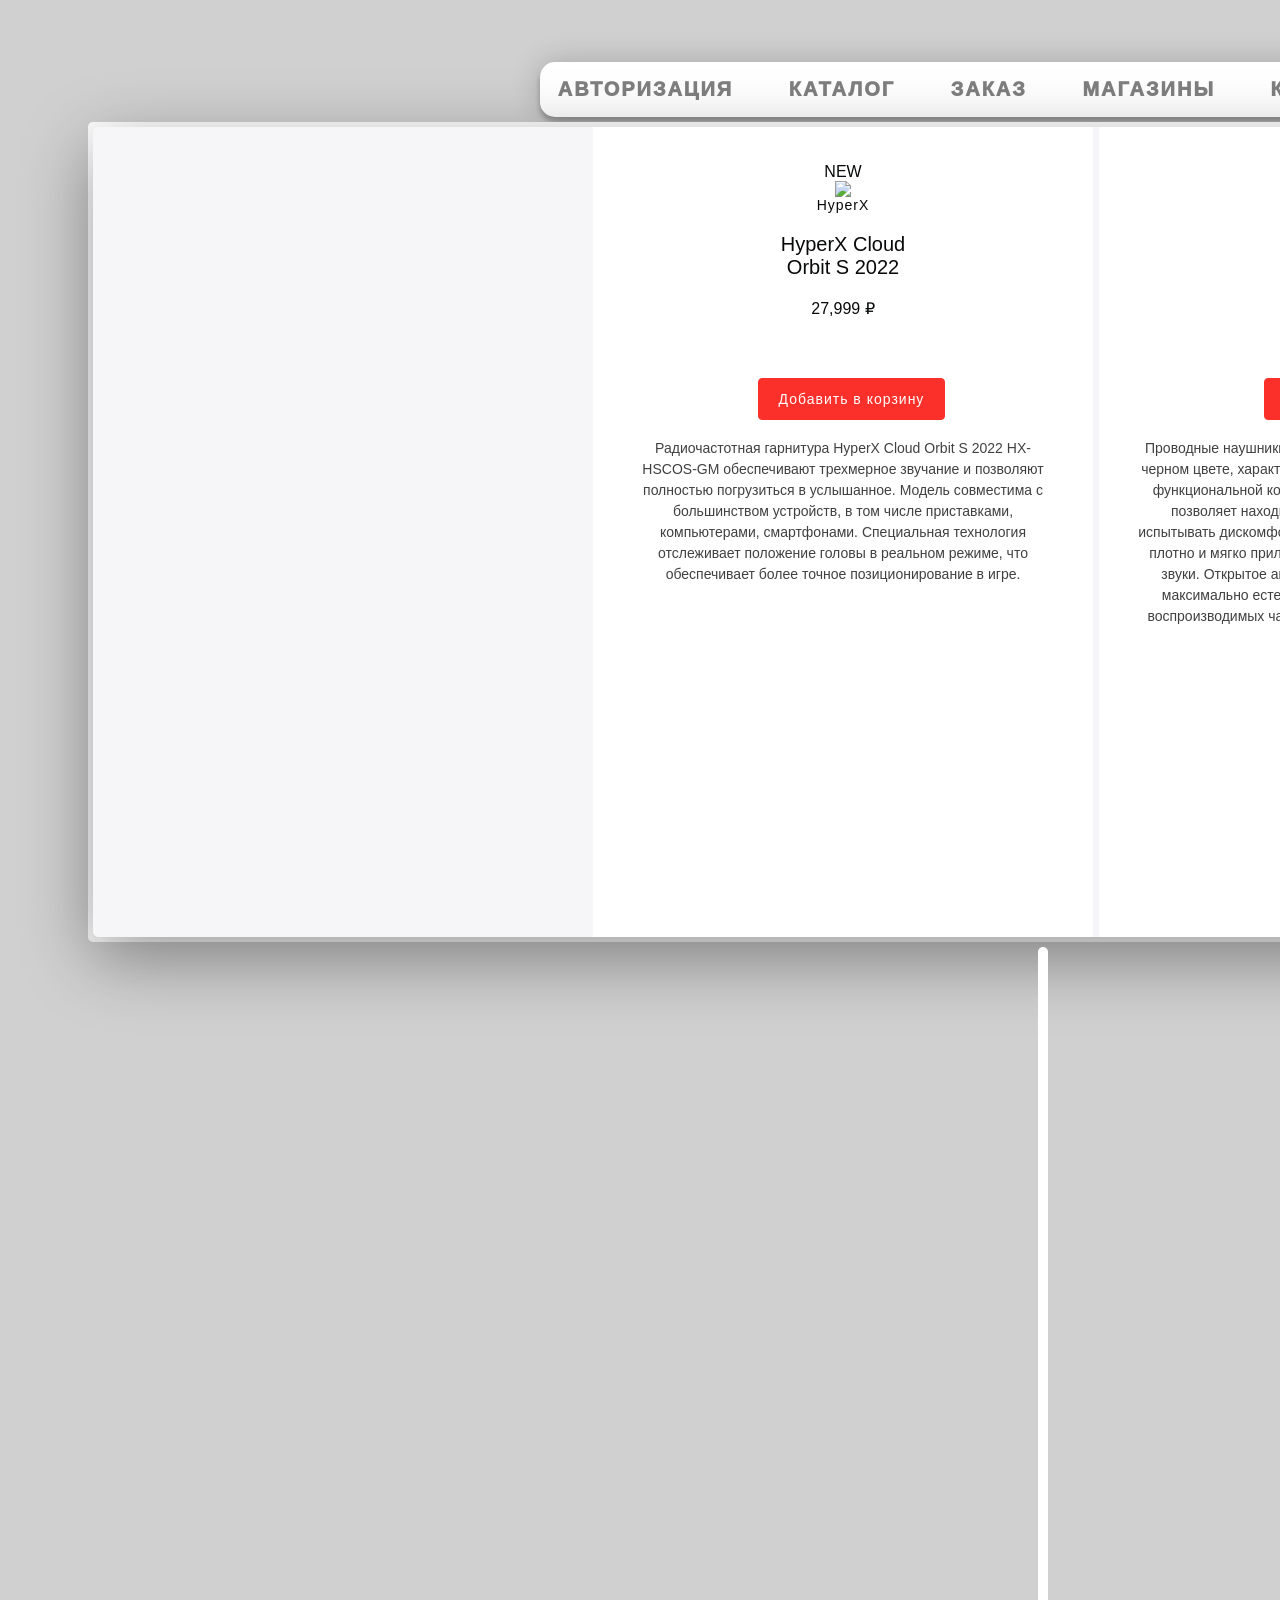
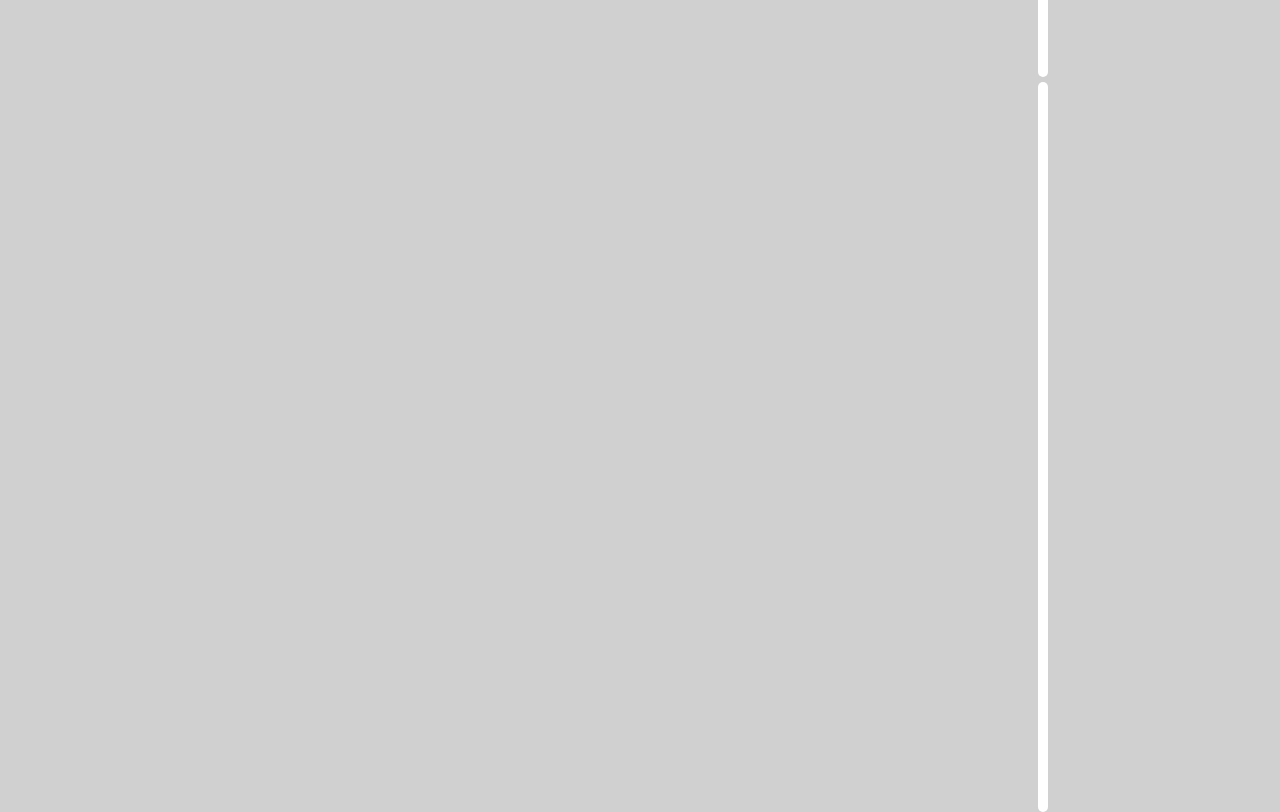
==== index.html @ 8a9a6d1d "first commit" ====
<!DOCTYPE html>
<html lang="en">
<script>
    window.addEventListener("DOMContentLoaded", () => {
            const products = document.querySelectorAll(".product");
            const container = document.querySelector(".container");
            const nav = document.querySelector(".nav");
            const cover = document.querySelector(".cover");
            const overlay = document.querySelector(".product__overlay");
            const productWidth = 310;
                    function getProductOffset() {
            return (container.offsetWidth - (container.offsetWidth * 70) / 100) / 2;
        }
        function removeActiveClass() {
            const activeProduct = document.querySelector(".product--active");
            if (activeProduct) {
                activeProduct.scrollTop = 0;
                activeProduct.classList.remove("product--active");
                container.classList.remove("container--detail");
            }
        }
        products.forEach((product) => {
            product.addEventListener("click", (e) => {
                if (e.target.classList.contains("product__close")) {
                    overlay.style.display = "none";
                    removeActiveClass();
                    return;
                }
                if (!e.currentTarget.classList.contains("product--active")) {
                    overlay.style.display = "block";
                    removeActiveClass();
                    e.currentTarget.classList.add("product--active");
                    container.classList.add("container--detail");
                    product__subtitle.add('product__subtitle--expanded');
                    product__img.add('.product--active');
                    const index = parseInt(e.currentTarget.getAttribute("data-index"));
                    const left = productWidth * index + cover.offsetWidth + index * 6 + nav.offsetWidth - getProductOffset();
                    container.scrollLeft = left;
                    overlay.style.display = "none";
                    if (/Android|webOS|iPhone|iPad|iPod|BlackBerry|IEMobile|Opera Mini/i.test(navigator.userAgent)) {
                        e.currentTarget.scrollIntoView({ inline: "start" });
                    }
                }
            });
        });
    });
</script>
<head>
    <meta charset="UTF-8">
    <meta http-equiv="X-UA-Compatible" content="IE=edge">
    <meta name="viewport" content="width=device-width, initial-scale=1.0">
    <title>Site</title>
    <style>
        html{
            scroll-behavior: smooth;
        }
        form{
            display: flex;
            flex-direction: row;
            align-items: center;
            margin-top: 20px;
            position: relative;
            background: #FFFFFF;
            max-width: auto;
            padding: 5px;
            text-align: center;
            box-shadow: 0 0 30px 0 rgba(0, 0, 0, 0.2), 0 5px 5px 0 rgba(0, 0, 0, 0.24);
            border-radius: 15px;
        }
        form1{
            display: flex;
            flex-direction: row;
            align-items: center;
            margin-top: 5px;
            position: relative;
            background: #FFFFFF;
            max-width: auto;
            max-height: auto;
            padding: 5px;
            text-align: center;
            border-radius: 5px;
        }
        #section-1{
            background: #FFF;
            width: auto;
            height: auto;
        }
        #section-2{
            background: #FFF;
            width: 100%;
            height: 720px;
        }
        #section-3{
            background: #FFF;
            width: 100%;
            height: 720px;
        }
        .navbar a{
            font-size: 2rem;
            margin-left: 2rem;
            color: #FFF;
            text-decoration: none;
        }
        h1{
            position: relative;
            top: 0px;
            font-size: 25px;
            text-align: center;
        }
        .ul_nav {
            display: flex;;
            justify-content: center;
            align-items: center;
            height: 45px;
            width: auto;
            gap: 30px;
            text-transform: uppercase;
            letter-spacing: 2px;
            font-weight: 1000;
            list-style: none;
            font-size: 20px;
        }
        .ul_nav * {
            -webkit-box-sizing: border-box;
            box-sizing: border-box;
            -webkit-transition: all 0.35s ease;
            transition: all 0.35s ease;
        }
        .ul_nav a {
            position: relative;
            color: rgba(0, 0, 0, 0.5);
            padding: 0.5rem 0.8rem;
            text-decoration: none;
        }
        .ul_nav a:before,
        .ul_nav a:after {
            position: absolute;
            height: 15px;
            width: 15px;
            content: '';
            -webkit-transition: all 0.35s ease;
            transition: all 0.35s ease;
            opacity: 0;
        }
        .ul_nav a:before{
            right: 0;
            top: 0;
            border-right: 5px solid #fc302b;
            border-top: 5px solid #fc302b;
            -webkit-transform: translate(-100%, 50%);
            transform: translate(-100%, 50%)
        }
        .ul_nav a:after{
            left: 0;
            bottom: 0;
            border-left: 5px solid #fc302b;
            border-bottom: 5px solid #fc302b;
            -webkit-transform: translate(100%, -50%);
            transform: translate(100%, -50%)
        }
        .ul_nav a:hover,
        .ul_nav .home a{
            color: #000000;
        }
        .ul_nav a:hover:before,
        .ul_nav .home a:before,
        .ul_nav a:hover:after,
        .ul_nav .home a:after{
            -webkit-transform: translate(0%, 0%);
            transform: translate(0%, 0%);
            opacity: 1;
        }
        html {
            overflow: scroll;
            overflow-x: hidden;
            }
            ::-webkit-scrollbar {
            width: 0px;  /* remove scrollbar space */
            background: transparent;  /* optional: just make scrollbar invisible */
            }
            /* optional: show position indicator in red */
            ::-webkit-scrollbar-thumb {
            background: #fc302b;
            }
        @import url("https://fonts.googleapis.com/css2?family=Space+Grotesk:wght@400;500;600&display=swap");

        :root {
        --main-color: #fc302b;
        --font: "Space Grotesk", sans-serif;
        --border-color: #08090a;
        }
        * {
            box-sizing: border-box;
            outline: none;
          }
          
          img {
            max-width: 80%;
          }
          body {
            height: 100vh;
            -webkit-font-smoothing: antialiased;
            color: #08090a;
            display: grid;
            place-items: center;
            background-color: #d0d0d0;
            font-family: var(--font);
            background-image: url("https://images.unsplash.com/photo-1598322508096-5ca34544d8aa?ixid=MXwxMjA3fDB8MHxwaG90by1wYWdlfHx8fGVufDB8fHw%3D&ixlib=rb-1.2.1&auto=format&fit=crop&w=934&q=80");
            background-repeat: no-repeat;
            background-size: cover;
            background-position: top center;
            background-blend-mode: overlay;
            padding: 0 80px;
            
            @media (max-width: 1200px) {
              padding: 0;
            }
          }
          .container {
            max-width: 1900px;
            border-radius: 6px;
            overflow-x: none;
            overflow-y: hidden;
            max-height: 980px;
            height: 90vh;
            width: 100%;
            display: flex;
            scroll-behavior: smooth;
            background-color: #f6f5f7;
            box-shadow: 0 20px 70px rgba(0, 0, 0, 0.4);
            @media (max-width: 780px) {
              max-height: none;
              border-radius: 0;
              height: 100%;
            }
          }
        .nav {
            width: 100px;
            height: 100%;
            background-color: #08090a;
            padding: 28px;
            display: flex;
            flex-direction: column;
            align-items: center;
            justify-content: space-between;
            color: #fff;
            position: relative;
            z-index: 1;
            flex-shrink: 0;
          
                @media (max-width: 768px) {
                width: 60px;
                }
                
                @media (max-width: 768px) {
                
                &__text {
                    writing-mode: vertical-rl;
                    transform: rotate(-180deg);            
                    @media (max-width: 800px) {
                        display: none;
                    }
                }
                &__shop {
                width: 24px;
                }
                &__cart {
                position: relative;
                display: flex;
                align-items: center;
                justify-content: center;
                flex-direction: column;
                span {
                    background-color: var(--main-color);
                    border: 2px solid #08090a;
                    height: 20px;
                    display: flex;
                    font-weight: 500;
                    align-items: center;
                    justify-content: center;
                    border-radius: 50%;
                    font-size: 12px;
                    width: 20px;
                    color: #fff;
                    line-height: 1;
                    right: -6px;
                    top: -8px;
                    position: absolute;
                    }
                }
            }
        }
        .cover {
            background-image: url("https://img2.rudalle.ru/images/d1/30/cf/d130cf92b9744ef58ba31445bf037214_00000.jpg");
            width: 500px;
            display: flex;
            justify-content: center;
            font-size: 48px;
            color: #fff;
            background-repeat: no-repeat;
            background-size: cover;
            align-items: center;
            background-position: center;
            text-align: center;
            font-weight: 500;
            flex-shrink: 0;
            @media (max-width: 768px) {
                width: 300px;
            }
        }
        .product {
            display: flex;
            flex-direction: column;
            align-items: center;
            padding: 36px;
            background-color: #fff;
            width: 500px;
            overflow-y: auto;
            scroll-behavior: smooth;
            transition: 0.6s;
            flex-shrink: 0;
          }
          
          .product + .product {
            margin-left: 6px;
          }
          
          .product__img {
            width: 100%;
            object-fit: contain;
            margin: 40px 0;
            max-width: 300px;
            transition: 0.3s;
          }
          
          .product__title {
            max-width: 12ch;
            text-align: center;
            font-size: 20px;
            font-weight: 500;
            margin: 20px 0;
            transition: 0.6s;
          }
          
          .product__brand {
            font-size: 14px;
            letter-spacing: 1px;
            transition: 0.6s;
          }
          
          .product__price {
            margin-bottom: 30px;
            transition: 0.6s;
          }
          
          .product__subtitle {
            color: #414041;
            line-height: 1.5em;
            font-size: 14px;
            margin-bottom: 20px;
          }
          
          .product__subtitle--expanded {
            display: none;
          }
          
          .product__detail {
            margin-top: auto;
            font-weight: 500;
            font-size: 14px;
            letter-spacing: 1px;
          }
          
          .product__detail-img {
            display: none;
          }
          
          .product__buttons {
            align-items: center;
            display: none;
            min-width: 80%;
            margin-bottom: 36px;
          }
          
          @media (max-width: 1000px) {
            .product__buttons {
              flex-direction: column;
              justify-content: center;
            }
          
            .product__option--active.product__add {
              margin-left: 0;
              margin-top: 16px;
            }
          }
          
          .product__options {
            display: flex;
            align-items: center;
          }
          
          .product__option {
            background-color: transparent;
            border: 1px solid var(--border-color);
            padding: 12px 20px;
            font-size: 14px;
            font-weight: 500;
            letter-spacing: 1px;
            font-family: var(--font);
            margin-right: -1px;
          }
          
          @media (max-width: 650px) {
            .product__option {
              padding: 8px 16px;
            }
          }
          
          .product__option:first-child {
            border-radius: 4px 0 0 4px;
          }
          
          .product__option:last-child {
            border-radius: 0 4px 4px 0;
          }
          
          .product__option--active {
            background-color: var(--border-color);
            color: #fff;
            border-color: var(--border-color);
          }
          
          .product__add.product__option {
            background-color: var(--main-color);
            color: #fff;
            margin-left: 16px;
            flex-grow: 1;
            border-radius: 4px;
            border-color: var(--main-color);
        }
        .product--active {
            width: 60%;
            padding-left: 70px;
            padding-right: 70px;
            overflow-x: hidden;
            overflow-y: auto;
            padding-bottom: 0;
            }

            @media (max-width: 650px) {
            .product--active {
                width: 100%;
                padding-left: 30px;
                padding-right: 30px;
            }
            }

            .product--active .product__title {
            font-size: 44px;
            max-width: none;
            }

            @media (max-width: 650px) {
            .product--active .product__title {
                font-size: 28px;
            }
            }

            .product--active .product__detail {
            display: none;
            }

            .product--active .product__price {
            font-size: 24px;
            }

            .product--active .product__brand {
            font-size: 16px;
            }

            .product--active .product__subtitle {
            display: none;
            }

            .product--active .product__detail-img {
            display: block;
            margin-top: 20px;
            margin: 20px -70px 0;
            max-width: none;
            width: calc(100% + 140px);
            }

            @media (max-width: 650px) {
            .product--active .product__detail-img {
                width: calc(100% + 60px);
            }
            }

            .product--active .product__subtitle--expanded {
            display: block;
            animation-name: transform;
            animation-duration: 0.6s;
            animation-delay: var(--delay);
            animation-fill-mode: both;
            }

            .product--active .product__buttons {
            display: flex;
            animation-name: transform;
            animation-duration: 0.6s;
            animation-delay: var(--delay);
            animation-fill-mode: both;
            }

            .product--active .product__table,
            .product--active .product__grid,
            .product--active .product__close {
            display: flex;
            }
        .product__table {
        background-color: #08090a;
        color: #fff;
        margin: 0 -70px;
        padding: 70px 100px;
        width: calc(100% + 140px);
        flex-direction: column;
        display: none;
        }

        @media (max-width: 650px) {
        .product__table {
            width: calc(100% + 60px);
            padding: 50px 30px;
        }
        }

        .product__table-title {
        font-weight: 600;
        letter-spacing: 1px;
        font-size: 20px;
        margin-bottom: 30px;
        }

        .product__table-row {
        display: flex;
        padding-top: 12px;
        margin-top: 12px;
        border-top: 1px solid rgba(255, 255, 255, 0.1);
        }

        @media (max-width: 650px) {
        .product__table-row {
            flex-direction: column;
        }
        }

        .product__table-cell {
        line-height: 1.5;
        font-size: 14px;
        }

        .product__table-cell:first-child {
        flex-shrink: 0;
        font-weight: 500;
        letter-spacing: 1px;
        width: 260px;
        color: rgba(255, 255, 255, 0.7);
        }

        @media (max-width: 650px) {
        .product__table-cell:first-child {
            width: auto;
            margin-bottom: 2px;
        }
        }

        .product__option {
        border-color: #323132;
        border-radius: 4px;
        text-align: center;
        margin-top: 30px;
        background-color: #323132;
        }

        @keyframes transform {
        0% {
            opacity: 0;
            transform: translatey(100px);
        }
        100% {
            opacity: 1;
            transform: none;
        }
        }

        .product__grid {
        display: flex;
        margin: 0 -70px;
        width: calc(100% + 140px);
        flex-wrap: wrap;
        display: none;
        }

        @media (max-width: 650px) {
        .product__grid {
            width: calc(100% + 60px);
        }
        }

        .product__grid img {
        width: 33.333%;
        max-height: 320px;
        object-fit: cover;
        }

        .product__grid img:nth-child(3) ~ img {
        width: 50%;
        max-height: none;
        }
        .product__close {
        position: sticky;
        display: none;
        z-index: 1;
        top: 0;
        margin-right: -40px;
        width: 36px;
        height: 36px;
        border-radius: 50%;
        margin-left: auto;
        color: transparent;
        flex-shrink: 0;
        overflow: hidden;
        background-image: url("data:image/svg+xml,%3Csvg xmlns='http://www.w3.org/2000/svg' viewBox='0 0 24 24' width='24' height='24' stroke='%23fff' stroke-width='2' fill='%23fff' stroke-linecap='round' stroke-linejoin='round' class='css-i6dzq1'%3E%3Cline x1='18' y1='6' x2='6' y2='18'%3E%3C/line%3E%3Cline x1='6' y1='6' x2='18' y2='18'%3E%3C/line%3E%3C/svg%3E");
        background-position: center;
        background-repeat: no-repeat;
        background-position: center;
        white-space: nowrap;
        border: 0;
        cursor: pointer;
        background-color: rgba(0, 0, 0, 0.5);
        }

        @media (max-width: 650px) {
        .product__close {
            margin-top: -26px;
            margin-right: 0;
        }
        }

        .product__overlay {
        width: 80%;
        display: none;
        overflow: hidden;
        height: 40px;
        background-color: red;
        flex-shrink: 0;
        }

        .container--detail .product:not(.product--active) {
        opacity: 0.3;
        }

        .container--detail .product:not(.product--active):hover {
        opacity: 0.7;
        }

        .container:not(.container--detail) .product:hover {
        box-shadow: 0 4px 0 0 var(--main-color) inset;
        }

        .container:not(.container--detail) .product:hover .product__img {
        transform: scale(1.07);
        }



    </style>

</head>
<body>
    <h1></h1>
    <form>
        <div class="ul_nav">
            <li><a href="login.html">Авторизация</a></li>
            <li><a href="catalog">Каталог</a></li>
            <li><a href="order">Заказ</a></li>
            <li><a href="shop">Магазины</a></li>
            <li><a href="contacts">Контакты</a></li>
            <li><a href="about_us">О нас</a></li>
        </div>
    </form>
    <form1>
        <section id="section-1">
            <div class="container">
                <div class="cover"></div>
                <div class="product" data-index="0">
                    <div class="product__close">Закрыть</div>
                    <div class="product__new">NEW</div>
                    <img src="https://c.dns-shop.ru/thumb/st1/fit/500/500/3fb8cb8e3443f4409ebfb4357cbe20df/59fa2590bfc7aba209dbed743db0e16315190f6a534162529d0e404dc4be7425.jpg.webp" class="product-img"/>
                    <div class="product__brand">HyperX</div>
                    <div class="product__title">HyperX Cloud Orbit S 2022</div>
                    <div class="product__price">27,999 ₽</div>
                    <div class="product_buttons" style="--delay: 0.2s">
                        <button class="product__option product__add">Добавить в корзину</button>
                    </div>
                    <br>
                <div class="product__subtitle">Радиочастотная гарнитура HyperX Cloud Orbit S 2022 HX-HSCOS-GM обеспечивают трехмерное звучание и позволяют полностью
                погрузиться в услышанное. Модель совместима с большинством устройств, в том числе приставками, компьютерами,
                смартфонами. Специальная технология отслеживает положение головы в реальном режиме, что обеспечивает более точное
                позиционирование в игре.</div>
                <div class="product__subtitle product__subtitle--expanded" style="--delay: 0.3s">Bluetooth-гарнитура Bose QuietComfort
                    45 представлена в черном корпусе и обладает складной конструкцией. Это позволяет
                    удобно переносить наушники в компактном футляре, который защищает их от внешних воздействий. Связь с мобильной
                    техникой
                    и компьютерами обеспечивает канал Bluetooth 5.1. Для оперативной установки связи наушники могут использовать
                    технологию
                    NFC</div>
                <div class="product__subtitle product__subtitle--expanded" style="--delay: 0.4s">Наушники Bose QuietComfort 45 с
                    охватывающими мягкими амбушюрами содержат поворотные чаши и фиксируются на регулируемое
                    оголовье. Это позволяет настроить их так, чтобы вы могли находиться в них долго, не ощущая дискомфорта. Микрофон,
                    зафиксированный в корпусе, позволяет передавать чистый и четкий голос благодаря системе шумоподавления. Режим «Talk
                    through» поможет пользователю, не снимая наушников, слышать окружающие звуки.
                    От аккумулятора устройство будет работать в течение 24 часов. Сбалансированный звук с чистыми высокими частотами и
                    глубокими басами обеспечивает особая акустическая технология. Вы получаете качественный Hi-Fi-звук, активный
                    эквалайзер,
                    оптимизирующий громкость звучания.</div>
                <div class="product__subtitle product__subtitle--expanded" style="--delay: 0.5s"></div>
                <img src="">
                <div class="product__table">
                    <div class="product__table-title">Характеристики</div>
                    <div class="product__table-row">Общие параметры</div>
                    <div class="product__table-row">
                        <div class="product__table-cell">Тип</div>
                        <div class="product__table-cell">Радиочастотная гарнитура</div>
                    </div>
                    <div class="product__table-row">
                        <div class="product__table-cell">Модель</div>
                        <div class="product__table-cell">HyperX Cloud Orbit S 2022 HX-HSCOS-GM</div>
                    </div>
                    <div class="product__table-row">
                        <div class="product__table-cell">Код производителя</div>
                        <div class="product__table-cell">[4P5M2AA]</div>
                    </div>
                    <div class="product__table-row">
                        <div class="product__table-cell">Игровые наушники</div>
                        <div class="product__table-cell">Да</div>
                    </div>
                    <div class="product__table-row">
                        <div class="product__table-cell">Способ передачи сигнала</div>
                        <div class="product__table-cell">Проводной, радиоканал</div>
                    </div>
                    <div class="product__table-row">Внешний вид и конструкция</div>
                    <div class="product__table-row">
                        <div class="product__table-cell">Тип конструкции</div>
                        <div class="product__table-cell">Охватывающие</div>
                    </div>
                    <div class="product__table-row">
                        <div class="product__table-cell">Основной цвет наушников</div>
                        <div class="product__table-cell">Черный</div>
                    </div>
                    <div class="product__table-row">
                        <div class="product__table-cell">Материал корпуса</div>
                        <div class="product__table-cell">Пласти, экокожа</div>
                    </div>
                    <div class="product__table-row">
                        <div class="product__table-cell">Матриал амбушюр</div>
                        <div class="product__table-cell">Мягкая пена, экокожа</div>
                    </div>
                    <div class="product__table-row">
                        <div class="product__table-cell">Метод крепления</div>
                        <div class="product__table-cell">Оголовье</div>
                    </div>
                    <div class="product__table-row">
                        <div class="product__table-cell">Подсветка</div>
                        <div class="product__table-cell">Нет</div>
                    </div>
                    <div class="product__table-row">
                        <div class="product__table-cell">Складные</div>
                        <div class="product__table-cell">Нет</div>
                    </div>
                    <div class="product__table-row">
                        <div class="product__table-cell">Особенности конструкции</div>
                        <div class="product__table-cell">Мягкие амбушюры, мягкое оголовье, поворотные чаши, регулируемое оголовье</div>
                    </div>
                    <div class="product__table-row">Акустические характеристики</div>
                    <div class="product__table-row">
                        <div class="product__table-cell">Формат звуковой схемы</div>
                        <div class="product__table-cell">7.1 Virtual</div>
                    </div>
                    <div class="product__table-row">
                        <div class="product__table-cell">Тип аккустического оформления</div>
                        <div class="product__table-cell">Закрытые</div>
                    </div>
                    <div class="product__table-row">
                        <div class="product__table-cell">Диаметр мембраны излучателей</div>
                        <div class="product__table-cell">100мм</div>
                    </div>
                    <div class="product__table-row">
                        <div class="product__table-cell">Минимальная воспроизводимая частота</div>
                        <div class="product__table-cell">10Гц</div>
                    </div>
                    <div class="product__table-row">
                        <div class="product__table-cell">Максимальная воспроизводимая частота</div>
                        <div class="product__table-cell">50000Гц</div>
                    </div>
                    <div class="product__table-row">
                        <div class="product__table-cell">Чувствительность</div>
                        <div class="product__table-cell">120Дб</div>
                    </div>
                    <div class="product__table-row">
                        <div class="product__table-cell">Количество излучателей с каждой стороны</div>
                        <div class="product__table-cell">1</div>
                    </div>
                    <div class="product__table-row">Характеристики микрофона</div>
                    <div class="product__table-row">
                        <div class="product__table-cell">Микрофон</div>
                        <div class="product__table-cell">Есть</div>
                    </div>
                    <div class="product__table-row">
                        <div class="product__table-cell">Расположение микрофона</div>
                        <div class="product__table-cell">На наушниках</div>
                    </div>
                    <div class="product__table-row">
                        <div class="product__table-cell">Съемный микрофон</div>
                        <div class="product__table-cell">Есть</div>
                    </div>
                    <div class="product__table-row">
                        <div class="product__table-cell">Крепление микрофона</div>
                        <div class="product__table-cell">Подвижное</div>
                    </div>
                    <div class="product__table-row">
                        <div class="product__table-cell">Функции и особенности микрофона</div>
                        <div class="product__table-cell">Ветрозащита микрофона, гибкий микрофон, шумоподавление микрофона</div>
                    </div>
                    <div class="product__table-row">Параметры подключения</div>
                    <div class="product__table-row">
                        <div class="product__table-cell">Разъем для подключения к устройству</div>
                        <div class="product__table-cell">USB, USB Type C, jack 3.5 мм</div>
                    </div>
                    <div class="product__table-row">
                        <div class="product__table-cell">Разъем зарядки</div>
                        <div class="product__table-cell">USB Type C</div>
                    </div>
                    <div class="product__table-row">
                        <div class="product__table-cell">Отсоединяемый кабель</div>
                        <div class="product__table-cell">Есть</div>
                    </div>
                    <div class="product__table-row">
                        <div class="product__table-cell">Длина кабеля</div>
                        <div class="product__table-cell">1.5м</div>
                    </div>
                    <div class="product__table-row">
                        <div class="product__table-cell">Форма штекера кабель</div>
                        <div class="product__table-cell">Прямой</div>
                    </div>
                    <div class="product__table-row">
                        <div class="product__table-cell">Дополнительный кабель в комплекте</div>
                        <div class="product__table-cell">Аудиокабель jack 3.5 мм, кабель соединительный USB</div>
                    </div>
                    <div class="product__table-row">
                        <div class="product__table-cell">Длина дополнительного кабеля</div>
                        <div class="product__table-cell">1.2 м, 3 м</div>
                    </div>
                    <div class="product__table-row">
                        <div class="product__table-cell">Особенности кабеля</div>
                        <div class="product__table-cell">Позолоченный штекер, тканевая оплетка</div>
                    </div>
                    <div class="product__table-row">Функции и управление</div>
                    <div class="product__table-row">
                        <div class="product__table-cell">Система активного шумоподавления</div>
                        <div class="product__table-cell">Нет</div>
                    </div>
                    <div class="product__table-row">
                        <div class="product__table-cell">Прозрачный звук</div>
                        <div class="product__table-cell">Нет</div>
                    </div>
                    <div class="product__table-row">
                        <div class="product__table-cell">Сенсорное управление</div>
                        <div class="product__table-cell">Нет</div>
                    </div>
                    <div class="product__table-row">
                        <div class="product__table-cell">Регулятор громкости</div>
                        <div class="product__table-cell">Есть</div>
                    </div>
                    <div class="product__table-row">
                        <div class="product__table-cell">Функции клавиш</div>
                        <div class="product__table-cell">Включение/выключение микрофона, включение/выключение объемного звука</div>
                    </div>
                    <div class="product__table-row">
                        <div class="product__table-cell">Заявленная совместимость с консолями</div>
                        <div class="product__table-cell">Nintendo Switch, PS4, PS5, Xbox Series X|S, Xbox one</div>
                    </div>
                    <div class="product__table-row">Питание</div>
                    <div class="product__table-row">
                        <div class="product__table-cell">Время работы на одном заряде</div>
                        <div class="product__table-cell">до 10ч</div>
                    </div>
                    <div class="product__table-row">
                        <div class="product__table-cell">Поддержка беспроводной зарядки</div>
                        <div class="product__table-cell">Нет</div>
                    </div>
                    <div class="product__table-row">
                        <div class="product__table-cell">Быстрая зарядка</div>
                        <div class="product__table-cell">Нет</div>
                    </div>
                    <div class="product__table-row">Дополнительная информация</div>
                    <div class="product__table-row">
                        <div class="product__table-cell">Комплектация</div>
                        <div class="product__table-cell">Аудиокабель соединительный 3 шт, микрофон, чехол</div>
                    </div>
                    <div class="product__table-row">
                        <div class="product__table-cell">Особенности, дополнительно</div>
                        <div class="product__table-cell">Технология Waves Nx</div>
                    </div>
                    <div class="product__table-row">
                        <div class="product__table-cell">Вес</div>
                        <div class="product__table-cell">368г</div>
                    </div>
                    <br><br>
                    <div class="product__grid">
                        <img src="https://mychooz.com/wp-content/uploads/2020/07/img_2547.jpg">
                        <img src="https://gadgetpage.ru/uploads/posts/2020-03/1584124044_9.jpg">
                        <img src="https://doctorhead.ru/upload/resize_cache/iblock/7d0/g42bhkq7a1zkgziwuld4rlcfc03a0107/676_560_1/HyperX_Cloud_Orbit_S_Gun_Metal.jpg">
                        <img src="https://tech-bit.ru/upload/iblock/a91/6da910c7f6c5b3f3f0ec69221e08fab3.jpg">
                        <img src="https://tehnobzor.ru/wp-content/uploads/2020/02/hyperx-cloud-orbit-s-3.jpg">
                    </div>
                    <div class="product__detail">VIEW DETAILS</div>
                    <div class="product__overlay"></div>
                </div>
                
            </div>
            <div class="product" data-index="0">
                <div class="product__close">Закрыть</div>
                <div class="product__new">NEW</div>
                <img src="https://c.dns-shop.ru/thumb/st1/fit/500/500/8f1962e03fc23979d6acecf22a491240/ce5342b0071779ed5d64fd123405fc1bc62155efd67220eb79ba6099a2ef73b9.jpg.webp"
                    class="product-img" />
                <div class="product__brand">Sennheiser</div>
                <div class="product__title">Sennheiser HD 660 S</div>
                <div class="product__price">40,499 ₽</div>
                <div class="product_buttons" style="--delay: 0.2s">
                    <button class="product__option product__add">Добавить в корзину</button>
                </div>
                <br>
                <div class="product__subtitle">Проводные наушники Sennheiser HD 660 S, представленные в черном цвете, характеризуются высочайшим качеством звука и
                функциональной конструкцией. Мягкое оголовье наушников позволяет находиться в них очень долго и при этом не испытывать
                дискомфорта.Овальные амбушюры из микрофибры плотно и мягко прилегают к ушам, не пропуская посторонние звуки. Открытое акустическое
                оформление предполагает максимально естественное звучание. При этом диапазон воспроизводимых частот колеблется в
                пределах 10-41000 Гц.</div>
                <div class="product__subtitle product__subtitle--expanded" style="--delay: 0.3s">Bluetooth-гарнитура Bose QuietComfort
                    45 представлена в черном корпусе и обладает складной конструкцией. Это позволяет
                    удобно переносить наушники в компактном футляре, который защищает их от внешних воздействий. Связь с мобильной
                    техникой
                    и компьютерами обеспечивает канал Bluetooth 5.1. Для оперативной установки связи наушники могут использовать
                    технологию
                    NFC</div>
                <div class="product__subtitle product__subtitle--expanded" style="--delay: 0.4s">Наушники Bose QuietComfort 45 с
                    охватывающими мягкими амбушюрами содержат поворотные чаши и фиксируются на регулируемое
                    оголовье. Это позволяет настроить их так, чтобы вы могли находиться в них долго, не ощущая дискомфорта. Микрофон,
                    зафиксированный в корпусе, позволяет передавать чистый и четкий голос благодаря системе шумоподавления. Режим «Talk
                    through» поможет пользователю, не снимая наушников, слышать окружающие звуки.
                    От аккумулятора устройство будет работать в течение 24 часов. Сбалансированный звук с чистыми высокими частотами и
                    глубокими басами обеспечивает особая акустическая технология. Вы получаете качественный Hi-Fi-звук, активный
                    эквалайзер,
                    оптимизирующий громкость звучания.</div>
                <div class="product__subtitle product__subtitle--expanded" style="--delay: 0.5s"></div>
                <img src="">
                <div class="product__table">
                    <div class="product__table-title">Характеристики</div>
                    <div class="product__table-row">Общие параметры</div>
                    <div class="product__table-row">
                        <div class="product__table-cell">Тип</div>
                        <div class="product__table-cell">Радиочастотная гарнитура</div>
                    </div>
                    <div class="product__table-row">
                        <div class="product__table-cell">Модель</div>
                        <div class="product__table-cell">HyperX Cloud Orbit S 2022 HX-HSCOS-GM</div>
                    </div>
                    <div class="product__table-row">
                        <div class="product__table-cell">Код производителя</div>
                        <div class="product__table-cell">[4P5M2AA]</div>
                    </div>
                    <div class="product__table-row">
                        <div class="product__table-cell">Игровые наушники</div>
                        <div class="product__table-cell">Да</div>
                    </div>
                    <div class="product__table-row">
                        <div class="product__table-cell">Способ передачи сигнала</div>
                        <div class="product__table-cell">Проводной, радиоканал</div>
                    </div>
                    <div class="product__table-row">Внешний вид и конструкция</div>
                    <div class="product__table-row">
                        <div class="product__table-cell">Тип конструкции</div>
                        <div class="product__table-cell">Охватывающие</div>
                    </div>
                    <div class="product__table-row">
                        <div class="product__table-cell">Основной цвет наушников</div>
                        <div class="product__table-cell">Черный</div>
                    </div>
                    <div class="product__table-row">
                        <div class="product__table-cell">Материал корпуса</div>
                        <div class="product__table-cell">Пласти, экокожа</div>
                    </div>
                    <div class="product__table-row">
                        <div class="product__table-cell">Матриал амбушюр</div>
                        <div class="product__table-cell">Мягкая пена, экокожа</div>
                    </div>
                    <div class="product__table-row">
                        <div class="product__table-cell">Метод крепления</div>
                        <div class="product__table-cell">Оголовье</div>
                    </div>
                    <div class="product__table-row">
                        <div class="product__table-cell">Подсветка</div>
                        <div class="product__table-cell">Нет</div>
                    </div>
                    <div class="product__table-row">
                        <div class="product__table-cell">Складные</div>
                        <div class="product__table-cell">Нет</div>
                    </div>
                    <div class="product__table-row">
                        <div class="product__table-cell">Особенности конструкции</div>
                        <div class="product__table-cell">Мягкие амбушюры, мягкое оголовье, поворотные чаши, регулируемое оголовье
                        </div>
                    </div>
                    <div class="product__table-row">Акустические характеристики</div>
                    <div class="product__table-row">
                        <div class="product__table-cell">Формат звуковой схемы</div>
                        <div class="product__table-cell">7.1 Virtual</div>
                    </div>
                    <div class="product__table-row">
                        <div class="product__table-cell">Тип аккустического оформления</div>
                        <div class="product__table-cell">Закрытые</div>
                    </div>
                    <div class="product__table-row">
                        <div class="product__table-cell">Диаметр мембраны излучателей</div>
                        <div class="product__table-cell">100мм</div>
                    </div>
                    <div class="product__table-row">
                        <div class="product__table-cell">Минимальная воспроизводимая частота</div>
                        <div class="product__table-cell">10Гц</div>
                    </div>
                    <div class="product__table-row">
                        <div class="product__table-cell">Максимальная воспроизводимая частота</div>
                        <div class="product__table-cell">50000Гц</div>
                    </div>
                    <div class="product__table-row">
                        <div class="product__table-cell">Чувствительность</div>
                        <div class="product__table-cell">120Дб</div>
                    </div>
                    <div class="product__table-row">
                        <div class="product__table-cell">Количество излучателей с каждой стороны</div>
                        <div class="product__table-cell">1</div>
                    </div>
                    <div class="product__table-row">Характеристики микрофона</div>
                    <div class="product__table-row">
                        <div class="product__table-cell">Микрофон</div>
                        <div class="product__table-cell">Есть</div>
                    </div>
                    <div class="product__table-row">
                        <div class="product__table-cell">Расположение микрофона</div>
                        <div class="product__table-cell">На наушниках</div>
                    </div>
                    <div class="product__table-row">
                        <div class="product__table-cell">Съемный микрофон</div>
                        <div class="product__table-cell">Есть</div>
                    </div>
                    <div class="product__table-row">
                        <div class="product__table-cell">Крепление микрофона</div>
                        <div class="product__table-cell">Подвижное</div>
                    </div>
                    <div class="product__table-row">
                        <div class="product__table-cell">Функции и особенности микрофона</div>
                        <div class="product__table-cell">Ветрозащита микрофона, гибкий микрофон, шумоподавление микрофона</div>
                    </div>
                    <div class="product__table-row">Параметры подключения</div>
                    <div class="product__table-row">
                        <div class="product__table-cell">Разъем для подключения к устройству</div>
                        <div class="product__table-cell">USB, USB Type C, jack 3.5 мм</div>
                    </div>
                    <div class="product__table-row">
                        <div class="product__table-cell">Разъем зарядки</div>
                        <div class="product__table-cell">USB Type C</div>
                    </div>
                    <div class="product__table-row">
                        <div class="product__table-cell">Отсоединяемый кабель</div>
                        <div class="product__table-cell">Есть</div>
                    </div>
                    <div class="product__table-row">
                        <div class="product__table-cell">Длина кабеля</div>
                        <div class="product__table-cell">1.5м</div>
                    </div>
                    <div class="product__table-row">
                        <div class="product__table-cell">Форма штекера кабель</div>
                        <div class="product__table-cell">Прямой</div>
                    </div>
                    <div class="product__table-row">
                        <div class="product__table-cell">Дополнительный кабель в комплекте</div>
                        <div class="product__table-cell">Аудиокабель jack 3.5 мм, кабель соединительный USB</div>
                    </div>
                    <div class="product__table-row">
                        <div class="product__table-cell">Длина дополнительного кабеля</div>
                        <div class="product__table-cell">1.2 м, 3 м</div>
                    </div>
                    <div class="product__table-row">
                        <div class="product__table-cell">Особенности кабеля</div>
                        <div class="product__table-cell">Позолоченный штекер, тканевая оплетка</div>
                    </div>
                    <div class="product__table-row">Функции и управление</div>
                    <div class="product__table-row">
                        <div class="product__table-cell">Система активного шумоподавления</div>
                        <div class="product__table-cell">Нет</div>
                    </div>
                    <div class="product__table-row">
                        <div class="product__table-cell">Прозрачный звук</div>
                        <div class="product__table-cell">Нет</div>
                    </div>
                    <div class="product__table-row">
                        <div class="product__table-cell">Сенсорное управление</div>
                        <div class="product__table-cell">Нет</div>
                    </div>
                    <div class="product__table-row">
                        <div class="product__table-cell">Регулятор громкости</div>
                        <div class="product__table-cell">Есть</div>
                    </div>
                    <div class="product__table-row">
                        <div class="product__table-cell">Функции клавиш</div>
                        <div class="product__table-cell">Включение/выключение микрофона, включение/выключение объемного звука</div>
                    </div>
                    <div class="product__table-row">
                        <div class="product__table-cell">Заявленная совместимость с консолями</div>
                        <div class="product__table-cell">Nintendo Switch, PS4, PS5, Xbox Series X|S, Xbox one</div>
                    </div>
                    <div class="product__table-row">Питание</div>
                    <div class="product__table-row">
                        <div class="product__table-cell">Время работы на одном заряде</div>
                        <div class="product__table-cell">до 10ч</div>
                    </div>
                    <div class="product__table-row">
                        <div class="product__table-cell">Поддержка беспроводной зарядки</div>
                        <div class="product__table-cell">Нет</div>
                    </div>
                    <div class="product__table-row">
                        <div class="product__table-cell">Быстрая зарядка</div>
                        <div class="product__table-cell">Нет</div>
                    </div>
                    <div class="product__table-row">Дополнительная информация</div>
                    <div class="product__table-row">
                        <div class="product__table-cell">Комплектация</div>
                        <div class="product__table-cell">Аудиокабель соединительный 3 шт, микрофон, чехол</div>
                    </div>
                    <div class="product__table-row">
                        <div class="product__table-cell">Особенности, дополнительно</div>
                        <div class="product__table-cell">Технология Waves Nx</div>
                    </div>
                    <div class="product__table-row">
                        <div class="product__table-cell">Вес</div>
                        <div class="product__table-cell">368г</div>
                    </div>
                    <br><br>
                    <div class="product__grid">
                        <img src="https://mychooz.com/wp-content/uploads/2020/07/img_2547.jpg">
                        <img src="https://gadgetpage.ru/uploads/posts/2020-03/1584124044_9.jpg">
                        <img
                            src="https://doctorhead.ru/upload/resize_cache/iblock/7d0/g42bhkq7a1zkgziwuld4rlcfc03a0107/676_560_1/HyperX_Cloud_Orbit_S_Gun_Metal.jpg">
                        <img src="https://tech-bit.ru/upload/iblock/a91/6da910c7f6c5b3f3f0ec69221e08fab3.jpg">
                        <img src="https://tehnobzor.ru/wp-content/uploads/2020/02/hyperx-cloud-orbit-s-3.jpg">
                    </div>
                    <div class="product__detail">VIEW DETAILS</div>
                    <div class="product__overlay"></div>
                </div>
            
            </div>
            <div class="product" data-index="0">
                <div class="product__close">Закрыть</div>
                <div class="product__new">NEW</div>
                <img src="https://c.dns-shop.ru/thumb/st4/fit/500/500/4025774270e5c1fab1f6c4363bc2d6e0/3a59d34d298caec7b0edc10066dacf9ccf8c11600c8ab1a711b8012c517f19e3.jpg.webp"
                    class="product-img" />
                <div class="product__brand">Sennheiser</div>
                <div class="product__title">Sennheiser MOMENTUM4</div>
                <div class="product__price">35,999 ₽</div>
                <div class="product_buttons" style="--delay: 0.2s">
                    <button class="product__option product__add">Добавить в корзину</button>
                </div>
                <br>
                <div class="product__subtitle">Bluetooth-гарнитура Sennheiser MOMENTUM 4 с динамическими драйверами 42 мм воспроизводит чистый и насыщенный звук в
                широком частотном диапазоне до 22000 Гц. Двойной микрофон с шумоподавлением с четкостью передает голос. Модель
                предусматривает беспроводное подключение по Bluetooth и возможность проводной синхронизации по аудиокабелю 3.5 мм – это
                гарантирует широкую совместимость с устройствами.</div>
                <div class="product__subtitle product__subtitle--expanded" style="--delay: 0.3s">Bluetooth-гарнитура Bose QuietComfort
                    45 представлена в черном корпусе и обладает складной конструкцией. Это позволяет
                    удобно переносить наушники в компактном футляре, который защищает их от внешних воздействий. Связь с мобильной
                    техникой
                    и компьютерами обеспечивает канал Bluetooth 5.1. Для оперативной установки связи наушники могут использовать
                    технологию
                    NFC</div>
                <div class="product__subtitle product__subtitle--expanded" style="--delay: 0.4s">Наушники Bose QuietComfort 45 с
                    охватывающими мягкими амбушюрами содержат поворотные чаши и фиксируются на регулируемое
                    оголовье. Это позволяет настроить их так, чтобы вы могли находиться в них долго, не ощущая дискомфорта. Микрофон,
                    зафиксированный в корпусе, позволяет передавать чистый и четкий голос благодаря системе шумоподавления. Режим «Talk
                    through» поможет пользователю, не снимая наушников, слышать окружающие звуки.
                    От аккумулятора устройство будет работать в течение 24 часов. Сбалансированный звук с чистыми высокими частотами и
                    глубокими басами обеспечивает особая акустическая технология. Вы получаете качественный Hi-Fi-звук, активный
                    эквалайзер,
                    оптимизирующий громкость звучания.</div>
                <div class="product__subtitle product__subtitle--expanded" style="--delay: 0.5s"></div>
                <img src="">
                <div class="product__table">
                    <div class="product__table-title">Характеристики</div>
                    <div class="product__table-row">Общие параметры</div>
                    <div class="product__table-row">
                        <div class="product__table-cell">Тип</div>
                        <div class="product__table-cell">Радиочастотная гарнитура</div>
                    </div>
                    <div class="product__table-row">
                        <div class="product__table-cell">Модель</div>
                        <div class="product__table-cell">HyperX Cloud Orbit S 2022 HX-HSCOS-GM</div>
                    </div>
                    <div class="product__table-row">
                        <div class="product__table-cell">Код производителя</div>
                        <div class="product__table-cell">[4P5M2AA]</div>
                    </div>
                    <div class="product__table-row">
                        <div class="product__table-cell">Игровые наушники</div>
                        <div class="product__table-cell">Да</div>
                    </div>
                    <div class="product__table-row">
                        <div class="product__table-cell">Способ передачи сигнала</div>
                        <div class="product__table-cell">Проводной, радиоканал</div>
                    </div>
                    <div class="product__table-row">Внешний вид и конструкция</div>
                    <div class="product__table-row">
                        <div class="product__table-cell">Тип конструкции</div>
                        <div class="product__table-cell">Охватывающие</div>
                    </div>
                    <div class="product__table-row">
                        <div class="product__table-cell">Основной цвет наушников</div>
                        <div class="product__table-cell">Черный</div>
                    </div>
                    <div class="product__table-row">
                        <div class="product__table-cell">Материал корпуса</div>
                        <div class="product__table-cell">Пласти, экокожа</div>
                    </div>
                    <div class="product__table-row">
                        <div class="product__table-cell">Матриал амбушюр</div>
                        <div class="product__table-cell">Мягкая пена, экокожа</div>
                    </div>
                    <div class="product__table-row">
                        <div class="product__table-cell">Метод крепления</div>
                        <div class="product__table-cell">Оголовье</div>
                    </div>
                    <div class="product__table-row">
                        <div class="product__table-cell">Подсветка</div>
                        <div class="product__table-cell">Нет</div>
                    </div>
                    <div class="product__table-row">
                        <div class="product__table-cell">Складные</div>
                        <div class="product__table-cell">Нет</div>
                    </div>
                    <div class="product__table-row">
                        <div class="product__table-cell">Особенности конструкции</div>
                        <div class="product__table-cell">Мягкие амбушюры, мягкое оголовье, поворотные чаши, регулируемое оголовье
                        </div>
                    </div>
                    <div class="product__table-row">Акустические характеристики</div>
                    <div class="product__table-row">
                        <div class="product__table-cell">Формат звуковой схемы</div>
                        <div class="product__table-cell">7.1 Virtual</div>
                    </div>
                    <div class="product__table-row">
                        <div class="product__table-cell">Тип аккустического оформления</div>
                        <div class="product__table-cell">Закрытые</div>
                    </div>
                    <div class="product__table-row">
                        <div class="product__table-cell">Диаметр мембраны излучателей</div>
                        <div class="product__table-cell">100мм</div>
                    </div>
                    <div class="product__table-row">
                        <div class="product__table-cell">Минимальная воспроизводимая частота</div>
                        <div class="product__table-cell">10Гц</div>
                    </div>
                    <div class="product__table-row">
                        <div class="product__table-cell">Максимальная воспроизводимая частота</div>
                        <div class="product__table-cell">50000Гц</div>
                    </div>
                    <div class="product__table-row">
                        <div class="product__table-cell">Чувствительность</div>
                        <div class="product__table-cell">120Дб</div>
                    </div>
                    <div class="product__table-row">
                        <div class="product__table-cell">Количество излучателей с каждой стороны</div>
                        <div class="product__table-cell">1</div>
                    </div>
                    <div class="product__table-row">Характеристики микрофона</div>
                    <div class="product__table-row">
                        <div class="product__table-cell">Микрофон</div>
                        <div class="product__table-cell">Есть</div>
                    </div>
                    <div class="product__table-row">
                        <div class="product__table-cell">Расположение микрофона</div>
                        <div class="product__table-cell">На наушниках</div>
                    </div>
                    <div class="product__table-row">
                        <div class="product__table-cell">Съемный микрофон</div>
                        <div class="product__table-cell">Есть</div>
                    </div>
                    <div class="product__table-row">
                        <div class="product__table-cell">Крепление микрофона</div>
                        <div class="product__table-cell">Подвижное</div>
                    </div>
                    <div class="product__table-row">
                        <div class="product__table-cell">Функции и особенности микрофона</div>
                        <div class="product__table-cell">Ветрозащита микрофона, гибкий микрофон, шумоподавление микрофона</div>
                    </div>
                    <div class="product__table-row">Параметры подключения</div>
                    <div class="product__table-row">
                        <div class="product__table-cell">Разъем для подключения к устройству</div>
                        <div class="product__table-cell">USB, USB Type C, jack 3.5 мм</div>
                    </div>
                    <div class="product__table-row">
                        <div class="product__table-cell">Разъем зарядки</div>
                        <div class="product__table-cell">USB Type C</div>
                    </div>
                    <div class="product__table-row">
                        <div class="product__table-cell">Отсоединяемый кабель</div>
                        <div class="product__table-cell">Есть</div>
                    </div>
                    <div class="product__table-row">
                        <div class="product__table-cell">Длина кабеля</div>
                        <div class="product__table-cell">1.5м</div>
                    </div>
                    <div class="product__table-row">
                        <div class="product__table-cell">Форма штекера кабель</div>
                        <div class="product__table-cell">Прямой</div>
                    </div>
                    <div class="product__table-row">
                        <div class="product__table-cell">Дополнительный кабель в комплекте</div>
                        <div class="product__table-cell">Аудиокабель jack 3.5 мм, кабель соединительный USB</div>
                    </div>
                    <div class="product__table-row">
                        <div class="product__table-cell">Длина дополнительного кабеля</div>
                        <div class="product__table-cell">1.2 м, 3 м</div>
                    </div>
                    <div class="product__table-row">
                        <div class="product__table-cell">Особенности кабеля</div>
                        <div class="product__table-cell">Позолоченный штекер, тканевая оплетка</div>
                    </div>
                    <div class="product__table-row">Функции и управление</div>
                    <div class="product__table-row">
                        <div class="product__table-cell">Система активного шумоподавления</div>
                        <div class="product__table-cell">Нет</div>
                    </div>
                    <div class="product__table-row">
                        <div class="product__table-cell">Прозрачный звук</div>
                        <div class="product__table-cell">Нет</div>
                    </div>
                    <div class="product__table-row">
                        <div class="product__table-cell">Сенсорное управление</div>
                        <div class="product__table-cell">Нет</div>
                    </div>
                    <div class="product__table-row">
                        <div class="product__table-cell">Регулятор громкости</div>
                        <div class="product__table-cell">Есть</div>
                    </div>
                    <div class="product__table-row">
                        <div class="product__table-cell">Функции клавиш</div>
                        <div class="product__table-cell">Включение/выключение микрофона, включение/выключение объемного звука</div>
                    </div>
                    <div class="product__table-row">
                        <div class="product__table-cell">Заявленная совместимость с консолями</div>
                        <div class="product__table-cell">Nintendo Switch, PS4, PS5, Xbox Series X|S, Xbox one</div>
                    </div>
                    <div class="product__table-row">Питание</div>
                    <div class="product__table-row">
                        <div class="product__table-cell">Время работы на одном заряде</div>
                        <div class="product__table-cell">до 10ч</div>
                    </div>
                    <div class="product__table-row">
                        <div class="product__table-cell">Поддержка беспроводной зарядки</div>
                        <div class="product__table-cell">Нет</div>
                    </div>
                    <div class="product__table-row">
                        <div class="product__table-cell">Быстрая зарядка</div>
                        <div class="product__table-cell">Нет</div>
                    </div>
                    <div class="product__table-row">Дополнительная информация</div>
                    <div class="product__table-row">
                        <div class="product__table-cell">Комплектация</div>
                        <div class="product__table-cell">Аудиокабель соединительный 3 шт, микрофон, чехол</div>
                    </div>
                    <div class="product__table-row">
                        <div class="product__table-cell">Особенности, дополнительно</div>
                        <div class="product__table-cell">Технология Waves Nx</div>
                    </div>
                    <div class="product__table-row">
                        <div class="product__table-cell">Вес</div>
                        <div class="product__table-cell">368г</div>
                    </div>
                    <br><br>
                    <div class="product__grid">
                        <img src="https://mychooz.com/wp-content/uploads/2020/07/img_2547.jpg">
                        <img src="https://gadgetpage.ru/uploads/posts/2020-03/1584124044_9.jpg">
                        <img
                            src="https://doctorhead.ru/upload/resize_cache/iblock/7d0/g42bhkq7a1zkgziwuld4rlcfc03a0107/676_560_1/HyperX_Cloud_Orbit_S_Gun_Metal.jpg">
                        <img src="https://tech-bit.ru/upload/iblock/a91/6da910c7f6c5b3f3f0ec69221e08fab3.jpg">
                        <img src="https://tehnobzor.ru/wp-content/uploads/2020/02/hyperx-cloud-orbit-s-3.jpg">
                    </div>
                    <div class="product__detail">VIEW DETAILS</div>
                    <div class="product__overlay"></div>
                </div>
            
            </div>
            <div class="product" data-index="0">
                    <div class="product__close">Закрыть</div>
                    <div class="product__new">NEW</div>
                    <img src="https://c.dns-shop.ru/thumb/st1/fit/500/500/e08f7ae881bda7a63dddf22645a49c07/fd240e8aa182a8d177c82214cb940407fed7c860e2718eb73858076d2a15ad8a.jpg.webp" class="product-img"/>
                    <div class="product__brand">Sony</div>
                    <div class="product__title">Sony WH-1000XM5</div>
                    <div class="product__price">29,999 ₽</div>
                    <div class="product_buttons" style="--delay: 0.2s">
                        <button class="product__option product__add">Добавить в корзину</button>
                    </div>
                    <br>
                <div class="product__subtitle">Bluetooth-гарнитура Sony WH-1000XM5, имеющая элегантную серо-серебристую расцветку корпуса, станет надежным спутником
                любого меломана, мечтающего насладиться насыщенным и сбалансированным звучанием любимых музыкальных композиций. Модель
                получила в свое оснащение большие охватывающие амбушюры, которые вместе с регулируемым оголовьем обеспечивают комфортную
                посадку с возможностью многочасового прослушивания музыки.</div>
                <div class="product__subtitle product__subtitle--expanded" style="--delay: 0.3s">Bluetooth-гарнитура Bose QuietComfort
                    45 представлена в черном корпусе и обладает складной конструкцией. Это позволяет
                    удобно переносить наушники в компактном футляре, который защищает их от внешних воздействий. Связь с мобильной
                    техникой
                    и компьютерами обеспечивает канал Bluetooth 5.1. Для оперативной установки связи наушники могут использовать
                    технологию
                    NFC</div>
                <div class="product__subtitle product__subtitle--expanded" style="--delay: 0.4s">Наушники Bose QuietComfort 45 с
                    охватывающими мягкими амбушюрами содержат поворотные чаши и фиксируются на регулируемое
                    оголовье. Это позволяет настроить их так, чтобы вы могли находиться в них долго, не ощущая дискомфорта. Микрофон,
                    зафиксированный в корпусе, позволяет передавать чистый и четкий голос благодаря системе шумоподавления. Режим «Talk
                    through» поможет пользователю, не снимая наушников, слышать окружающие звуки.
                    От аккумулятора устройство будет работать в течение 24 часов. Сбалансированный звук с чистыми высокими частотами и
                    глубокими басами обеспечивает особая акустическая технология. Вы получаете качественный Hi-Fi-звук, активный
                    эквалайзер,
                    оптимизирующий громкость звучания.</div>
                <div class="product__subtitle product__subtitle--expanded" style="--delay: 0.5s"></div>
                <img src="">
                <div class="product__table">
                    <div class="product__table-title">Характеристики</div>
                    <div class="product__table-row">Общие параметры</div>
                    <div class="product__table-row">
                        <div class="product__table-cell">Тип</div>
                        <div class="product__table-cell">Радиочастотная гарнитура</div>
                    </div>
                    <div class="product__table-row">
                        <div class="product__table-cell">Модель</div>
                        <div class="product__table-cell">HyperX Cloud Orbit S 2022 HX-HSCOS-GM</div>
                    </div>
                    <div class="product__table-row">
                        <div class="product__table-cell">Код производителя</div>
                        <div class="product__table-cell">[4P5M2AA]</div>
                    </div>
                    <div class="product__table-row">
                        <div class="product__table-cell">Игровые наушники</div>
                        <div class="product__table-cell">Да</div>
                    </div>
                    <div class="product__table-row">
                        <div class="product__table-cell">Способ передачи сигнала</div>
                        <div class="product__table-cell">Проводной, радиоканал</div>
                    </div>
                    <div class="product__table-row">Внешний вид и конструкция</div>
                    <div class="product__table-row">
                        <div class="product__table-cell">Тип конструкции</div>
                        <div class="product__table-cell">Охватывающие</div>
                    </div>
                    <div class="product__table-row">
                        <div class="product__table-cell">Основной цвет наушников</div>
                        <div class="product__table-cell">Черный</div>
                    </div>
                    <div class="product__table-row">
                        <div class="product__table-cell">Материал корпуса</div>
                        <div class="product__table-cell">Пласти, экокожа</div>
                    </div>
                    <div class="product__table-row">
                        <div class="product__table-cell">Матриал амбушюр</div>
                        <div class="product__table-cell">Мягкая пена, экокожа</div>
                    </div>
                    <div class="product__table-row">
                        <div class="product__table-cell">Метод крепления</div>
                        <div class="product__table-cell">Оголовье</div>
                    </div>
                    <div class="product__table-row">
                        <div class="product__table-cell">Подсветка</div>
                        <div class="product__table-cell">Нет</div>
                    </div>
                    <div class="product__table-row">
                        <div class="product__table-cell">Складные</div>
                        <div class="product__table-cell">Нет</div>
                    </div>
                    <div class="product__table-row">
                        <div class="product__table-cell">Особенности конструкции</div>
                        <div class="product__table-cell">Мягкие амбушюры, мягкое оголовье, поворотные чаши, регулируемое оголовье</div>
                    </div>
                    <div class="product__table-row">Акустические характеристики</div>
                    <div class="product__table-row">
                        <div class="product__table-cell">Формат звуковой схемы</div>
                        <div class="product__table-cell">7.1 Virtual</div>
                    </div>
                    <div class="product__table-row">
                        <div class="product__table-cell">Тип аккустического оформления</div>
                        <div class="product__table-cell">Закрытые</div>
                    </div>
                    <div class="product__table-row">
                        <div class="product__table-cell">Диаметр мембраны излучателей</div>
                        <div class="product__table-cell">100мм</div>
                    </div>
                    <div class="product__table-row">
                        <div class="product__table-cell">Минимальная воспроизводимая частота</div>
                        <div class="product__table-cell">10Гц</div>
                    </div>
                    <div class="product__table-row">
                        <div class="product__table-cell">Максимальная воспроизводимая частота</div>
                        <div class="product__table-cell">50000Гц</div>
                    </div>
                    <div class="product__table-row">
                        <div class="product__table-cell">Чувствительность</div>
                        <div class="product__table-cell">120Дб</div>
                    </div>
                    <div class="product__table-row">
                        <div class="product__table-cell">Количество излучателей с каждой стороны</div>
                        <div class="product__table-cell">1</div>
                    </div>
                    <div class="product__table-row">Характеристики микрофона</div>
                    <div class="product__table-row">
                        <div class="product__table-cell">Микрофон</div>
                        <div class="product__table-cell">Есть</div>
                    </div>
                    <div class="product__table-row">
                        <div class="product__table-cell">Расположение микрофона</div>
                        <div class="product__table-cell">На наушниках</div>
                    </div>
                    <div class="product__table-row">
                        <div class="product__table-cell">Съемный микрофон</div>
                        <div class="product__table-cell">Есть</div>
                    </div>
                    <div class="product__table-row">
                        <div class="product__table-cell">Крепление микрофона</div>
                        <div class="product__table-cell">Подвижное</div>
                    </div>
                    <div class="product__table-row">
                        <div class="product__table-cell">Функции и особенности микрофона</div>
                        <div class="product__table-cell">Ветрозащита микрофона, гибкий микрофон, шумоподавление микрофона</div>
                    </div>
                    <div class="product__table-row">Параметры подключения</div>
                    <div class="product__table-row">
                        <div class="product__table-cell">Разъем для подключения к устройству</div>
                        <div class="product__table-cell">USB, USB Type C, jack 3.5 мм</div>
                    </div>
                    <div class="product__table-row">
                        <div class="product__table-cell">Разъем зарядки</div>
                        <div class="product__table-cell">USB Type C</div>
                    </div>
                    <div class="product__table-row">
                        <div class="product__table-cell">Отсоединяемый кабель</div>
                        <div class="product__table-cell">Есть</div>
                    </div>
                    <div class="product__table-row">
                        <div class="product__table-cell">Длина кабеля</div>
                        <div class="product__table-cell">1.5м</div>
                    </div>
                    <div class="product__table-row">
                        <div class="product__table-cell">Форма штекера кабель</div>
                        <div class="product__table-cell">Прямой</div>
                    </div>
                    <div class="product__table-row">
                        <div class="product__table-cell">Дополнительный кабель в комплекте</div>
                        <div class="product__table-cell">Аудиокабель jack 3.5 мм, кабель соединительный USB</div>
                    </div>
                    <div class="product__table-row">
                        <div class="product__table-cell">Длина дополнительного кабеля</div>
                        <div class="product__table-cell">1.2 м, 3 м</div>
                    </div>
                    <div class="product__table-row">
                        <div class="product__table-cell">Особенности кабеля</div>
                        <div class="product__table-cell">Позолоченный штекер, тканевая оплетка</div>
                    </div>
                    <div class="product__table-row">Функции и управление</div>
                    <div class="product__table-row">
                        <div class="product__table-cell">Система активного шумоподавления</div>
                        <div class="product__table-cell">Нет</div>
                    </div>
                    <div class="product__table-row">
                        <div class="product__table-cell">Прозрачный звук</div>
                        <div class="product__table-cell">Нет</div>
                    </div>
                    <div class="product__table-row">
                        <div class="product__table-cell">Сенсорное управление</div>
                        <div class="product__table-cell">Нет</div>
                    </div>
                    <div class="product__table-row">
                        <div class="product__table-cell">Регулятор громкости</div>
                        <div class="product__table-cell">Есть</div>
                    </div>
                    <div class="product__table-row">
                        <div class="product__table-cell">Функции клавиш</div>
                        <div class="product__table-cell">Включение/выключение микрофона, включение/выключение объемного звука</div>
                    </div>
                    <div class="product__table-row">
                        <div class="product__table-cell">Заявленная совместимость с консолями</div>
                        <div class="product__table-cell">Nintendo Switch, PS4, PS5, Xbox Series X|S, Xbox one</div>
                    </div>
                    <div class="product__table-row">Питание</div>
                    <div class="product__table-row">
                        <div class="product__table-cell">Время работы на одном заряде</div>
                        <div class="product__table-cell">до 10ч</div>
                    </div>
                    <div class="product__table-row">
                        <div class="product__table-cell">Поддержка беспроводной зарядки</div>
                        <div class="product__table-cell">Нет</div>
                    </div>
                    <div class="product__table-row">
                        <div class="product__table-cell">Быстрая зарядка</div>
                        <div class="product__table-cell">Нет</div>
                    </div>
                    <div class="product__table-row">Дополнительная информация</div>
                    <div class="product__table-row">
                        <div class="product__table-cell">Комплектация</div>
                        <div class="product__table-cell">Аудиокабель соединительный 3 шт, микрофон, чехол</div>
                    </div>
                    <div class="product__table-row">
                        <div class="product__table-cell">Особенности, дополнительно</div>
                        <div class="product__table-cell">Технология Waves Nx</div>
                    </div>
                    <div class="product__table-row">
                        <div class="product__table-cell">Вес</div>
                        <div class="product__table-cell">368г</div>
                    </div>
                    <br><br>
                    <div class="product__grid">
                        <img src="https://mychooz.com/wp-content/uploads/2020/07/img_2547.jpg">
                        <img src="https://gadgetpage.ru/uploads/posts/2020-03/1584124044_9.jpg">
                        <img src="https://doctorhead.ru/upload/resize_cache/iblock/7d0/g42bhkq7a1zkgziwuld4rlcfc03a0107/676_560_1/HyperX_Cloud_Orbit_S_Gun_Metal.jpg">
                        <img src="https://tech-bit.ru/upload/iblock/a91/6da910c7f6c5b3f3f0ec69221e08fab3.jpg">
                        <img src="https://tehnobzor.ru/wp-content/uploads/2020/02/hyperx-cloud-orbit-s-3.jpg">
                    </div>
                    <div class="product__detail">VIEW DETAILS</div>
                    <div class="product__overlay"></div>
                </div>
                
            </div>
            <div class="product" data-index="0">
                <div class="product__close">Закрыть</div>
                <div class="product__new">NEW</div>
                <img src="https://c.dns-shop.ru/thumb/st4/fit/500/500/e2c2a8e2b9bad57e274829e8cf1257a7/1914aa537ae1cef60af039484543bfd1fccfeff59a34e63951ceb8b5c9895862.jpg.webp"
                    class="product-img" />
                <div class="product__brand">Sennheiser</div>
                <div class="product__title">MOMENTUM Wireless</div>
                <div class="product__price">36,799 ₽</div>
                <div class="product_buttons" style="--delay: 0.2s">
                    <button class="product__option product__add">Добавить в корзину</button>
                </div>
                <br>
                <div class="product__subtitle">Bluetooth гарнитура Sennheiser MOMENTUM M3 AEBT XL с изысканной бело-коричневой расцветкой оснащена охватывающими
                амбушюрами с диаметром излучателей 42 мм для воспроизведения звука в расширенном диапазоне частот (6-23000 Гц). Одной из
                ключевых особенностей данной модели стала активная система шумоподавления, благодаря которой будут отсекаться до 95%
                посторонних звуков при прослушивании музыки. Комфортную посадку наушников на голове обеспечивают мягкие амбушюры.</div>
                <div class="product__subtitle product__subtitle--expanded" style="--delay: 0.3s">Bluetooth-гарнитура Bose QuietComfort
                    45 представлена в черном корпусе и обладает складной конструкцией. Это позволяет
                    удобно переносить наушники в компактном футляре, который защищает их от внешних воздействий. Связь с мобильной
                    техникой
                    и компьютерами обеспечивает канал Bluetooth 5.1. Для оперативной установки связи наушники могут использовать
                    технологию
                    NFC</div>
                <div class="product__subtitle product__subtitle--expanded" style="--delay: 0.4s">Наушники Bose QuietComfort 45 с
                    охватывающими мягкими амбушюрами содержат поворотные чаши и фиксируются на регулируемое
                    оголовье. Это позволяет настроить их так, чтобы вы могли находиться в них долго, не ощущая дискомфорта. Микрофон,
                    зафиксированный в корпусе, позволяет передавать чистый и четкий голос благодаря системе шумоподавления. Режим «Talk
                    through» поможет пользователю, не снимая наушников, слышать окружающие звуки.
                    От аккумулятора устройство будет работать в течение 24 часов. Сбалансированный звук с чистыми высокими частотами и
                    глубокими басами обеспечивает особая акустическая технология. Вы получаете качественный Hi-Fi-звук, активный
                    эквалайзер,
                    оптимизирующий громкость звучания.</div>
                <div class="product__subtitle product__subtitle--expanded" style="--delay: 0.5s"></div>
                <img src="">
                <div class="product__table">
                    <div class="product__table-title">Характеристики</div>
                    <div class="product__table-row">Общие параметры</div>
                    <div class="product__table-row">
                        <div class="product__table-cell">Тип</div>
                        <div class="product__table-cell">Радиочастотная гарнитура</div>
                    </div>
                    <div class="product__table-row">
                        <div class="product__table-cell">Модель</div>
                        <div class="product__table-cell">HyperX Cloud Orbit S 2022 HX-HSCOS-GM</div>
                    </div>
                    <div class="product__table-row">
                        <div class="product__table-cell">Код производителя</div>
                        <div class="product__table-cell">[4P5M2AA]</div>
                    </div>
                    <div class="product__table-row">
                        <div class="product__table-cell">Игровые наушники</div>
                        <div class="product__table-cell">Да</div>
                    </div>
                    <div class="product__table-row">
                        <div class="product__table-cell">Способ передачи сигнала</div>
                        <div class="product__table-cell">Проводной, радиоканал</div>
                    </div>
                    <div class="product__table-row">Внешний вид и конструкция</div>
                    <div class="product__table-row">
                        <div class="product__table-cell">Тип конструкции</div>
                        <div class="product__table-cell">Охватывающие</div>
                    </div>
                    <div class="product__table-row">
                        <div class="product__table-cell">Основной цвет наушников</div>
                        <div class="product__table-cell">Черный</div>
                    </div>
                    <div class="product__table-row">
                        <div class="product__table-cell">Материал корпуса</div>
                        <div class="product__table-cell">Пласти, экокожа</div>
                    </div>
                    <div class="product__table-row">
                        <div class="product__table-cell">Матриал амбушюр</div>
                        <div class="product__table-cell">Мягкая пена, экокожа</div>
                    </div>
                    <div class="product__table-row">
                        <div class="product__table-cell">Метод крепления</div>
                        <div class="product__table-cell">Оголовье</div>
                    </div>
                    <div class="product__table-row">
                        <div class="product__table-cell">Подсветка</div>
                        <div class="product__table-cell">Нет</div>
                    </div>
                    <div class="product__table-row">
                        <div class="product__table-cell">Складные</div>
                        <div class="product__table-cell">Нет</div>
                    </div>
                    <div class="product__table-row">
                        <div class="product__table-cell">Особенности конструкции</div>
                        <div class="product__table-cell">Мягкие амбушюры, мягкое оголовье, поворотные чаши, регулируемое оголовье
                        </div>
                    </div>
                    <div class="product__table-row">Акустические характеристики</div>
                    <div class="product__table-row">
                        <div class="product__table-cell">Формат звуковой схемы</div>
                        <div class="product__table-cell">7.1 Virtual</div>
                    </div>
                    <div class="product__table-row">
                        <div class="product__table-cell">Тип аккустического оформления</div>
                        <div class="product__table-cell">Закрытые</div>
                    </div>
                    <div class="product__table-row">
                        <div class="product__table-cell">Диаметр мембраны излучателей</div>
                        <div class="product__table-cell">100мм</div>
                    </div>
                    <div class="product__table-row">
                        <div class="product__table-cell">Минимальная воспроизводимая частота</div>
                        <div class="product__table-cell">10Гц</div>
                    </div>
                    <div class="product__table-row">
                        <div class="product__table-cell">Максимальная воспроизводимая частота</div>
                        <div class="product__table-cell">50000Гц</div>
                    </div>
                    <div class="product__table-row">
                        <div class="product__table-cell">Чувствительность</div>
                        <div class="product__table-cell">120Дб</div>
                    </div>
                    <div class="product__table-row">
                        <div class="product__table-cell">Количество излучателей с каждой стороны</div>
                        <div class="product__table-cell">1</div>
                    </div>
                    <div class="product__table-row">Характеристики микрофона</div>
                    <div class="product__table-row">
                        <div class="product__table-cell">Микрофон</div>
                        <div class="product__table-cell">Есть</div>
                    </div>
                    <div class="product__table-row">
                        <div class="product__table-cell">Расположение микрофона</div>
                        <div class="product__table-cell">На наушниках</div>
                    </div>
                    <div class="product__table-row">
                        <div class="product__table-cell">Съемный микрофон</div>
                        <div class="product__table-cell">Есть</div>
                    </div>
                    <div class="product__table-row">
                        <div class="product__table-cell">Крепление микрофона</div>
                        <div class="product__table-cell">Подвижное</div>
                    </div>
                    <div class="product__table-row">
                        <div class="product__table-cell">Функции и особенности микрофона</div>
                        <div class="product__table-cell">Ветрозащита микрофона, гибкий микрофон, шумоподавление микрофона</div>
                    </div>
                    <div class="product__table-row">Параметры подключения</div>
                    <div class="product__table-row">
                        <div class="product__table-cell">Разъем для подключения к устройству</div>
                        <div class="product__table-cell">USB, USB Type C, jack 3.5 мм</div>
                    </div>
                    <div class="product__table-row">
                        <div class="product__table-cell">Разъем зарядки</div>
                        <div class="product__table-cell">USB Type C</div>
                    </div>
                    <div class="product__table-row">
                        <div class="product__table-cell">Отсоединяемый кабель</div>
                        <div class="product__table-cell">Есть</div>
                    </div>
                    <div class="product__table-row">
                        <div class="product__table-cell">Длина кабеля</div>
                        <div class="product__table-cell">1.5м</div>
                    </div>
                    <div class="product__table-row">
                        <div class="product__table-cell">Форма штекера кабель</div>
                        <div class="product__table-cell">Прямой</div>
                    </div>
                    <div class="product__table-row">
                        <div class="product__table-cell">Дополнительный кабель в комплекте</div>
                        <div class="product__table-cell">Аудиокабель jack 3.5 мм, кабель соединительный USB</div>
                    </div>
                    <div class="product__table-row">
                        <div class="product__table-cell">Длина дополнительного кабеля</div>
                        <div class="product__table-cell">1.2 м, 3 м</div>
                    </div>
                    <div class="product__table-row">
                        <div class="product__table-cell">Особенности кабеля</div>
                        <div class="product__table-cell">Позолоченный штекер, тканевая оплетка</div>
                    </div>
                    <div class="product__table-row">Функции и управление</div>
                    <div class="product__table-row">
                        <div class="product__table-cell">Система активного шумоподавления</div>
                        <div class="product__table-cell">Нет</div>
                    </div>
                    <div class="product__table-row">
                        <div class="product__table-cell">Прозрачный звук</div>
                        <div class="product__table-cell">Нет</div>
                    </div>
                    <div class="product__table-row">
                        <div class="product__table-cell">Сенсорное управление</div>
                        <div class="product__table-cell">Нет</div>
                    </div>
                    <div class="product__table-row">
                        <div class="product__table-cell">Регулятор громкости</div>
                        <div class="product__table-cell">Есть</div>
                    </div>
                    <div class="product__table-row">
                        <div class="product__table-cell">Функции клавиш</div>
                        <div class="product__table-cell">Включение/выключение микрофона, включение/выключение объемного звука</div>
                    </div>
                    <div class="product__table-row">
                        <div class="product__table-cell">Заявленная совместимость с консолями</div>
                        <div class="product__table-cell">Nintendo Switch, PS4, PS5, Xbox Series X|S, Xbox one</div>
                    </div>
                    <div class="product__table-row">Питание</div>
                    <div class="product__table-row">
                        <div class="product__table-cell">Время работы на одном заряде</div>
                        <div class="product__table-cell">до 10ч</div>
                    </div>
                    <div class="product__table-row">
                        <div class="product__table-cell">Поддержка беспроводной зарядки</div>
                        <div class="product__table-cell">Нет</div>
                    </div>
                    <div class="product__table-row">
                        <div class="product__table-cell">Быстрая зарядка</div>
                        <div class="product__table-cell">Нет</div>
                    </div>
                    <div class="product__table-row">Дополнительная информация</div>
                    <div class="product__table-row">
                        <div class="product__table-cell">Комплектация</div>
                        <div class="product__table-cell">Аудиокабель соединительный 3 шт, микрофон, чехол</div>
                    </div>
                    <div class="product__table-row">
                        <div class="product__table-cell">Особенности, дополнительно</div>
                        <div class="product__table-cell">Технология Waves Nx</div>
                    </div>
                    <div class="product__table-row">
                        <div class="product__table-cell">Вес</div>
                        <div class="product__table-cell">368г</div>
                    </div>
                    <br><br>
                    <div class="product__grid">
                        <img src="https://mychooz.com/wp-content/uploads/2020/07/img_2547.jpg">
                        <img src="https://gadgetpage.ru/uploads/posts/2020-03/1584124044_9.jpg">
                        <img
                            src="https://doctorhead.ru/upload/resize_cache/iblock/7d0/g42bhkq7a1zkgziwuld4rlcfc03a0107/676_560_1/HyperX_Cloud_Orbit_S_Gun_Metal.jpg">
                        <img src="https://tech-bit.ru/upload/iblock/a91/6da910c7f6c5b3f3f0ec69221e08fab3.jpg">
                        <img src="https://tehnobzor.ru/wp-content/uploads/2020/02/hyperx-cloud-orbit-s-3.jpg">
                    </div>
                    <div class="product__detail">VIEW DETAILS</div>
                    <div class="product__overlay"></div>
                </div>
            
            </div>
            <div class="product" data-index="0">
                <div class="product__close">Закрыть</div>
                <div class="product__new">NEW</div>
                <img src="https://c.dns-shop.ru/thumb/st1/fit/500/500/ed0de741be18644dc12b5a900dd937db/d21b4d453c863ad5551bc098557db7cd227ea05c41b9dd0e8f907f80ec362dfb.jpg.webp"
                    class="product-img" />
                <div class="product__brand">Bose</div>
                <div class="product__title">Noise Cancelling 700</div>
                <div class="product__price">30,999 ₽</div>
                <div class="product_buttons" style="--delay: 0.2s">
                    <button class="product__option product__add">Добавить в корзину</button>
                </div>
                <br>
                <div class="product__subtitle">Bluetooth-гарнитура Bose Noise Cancelling Headphones 700 с накладными амбушюрами оформлена в сером корпусе и крепится на
                оголовье. Чаши прилегают плотно к ушам. Устройство не ощущаются на голове за счет легкого оголовья и правильному
                распределению веса на корпусе. Поворотные чаши обеспечивают удобное хранение устройства.
                Подключаются Bose Noise Cancelling Headphones 700 при помощи Bluetooth, что позволяет ощутить свободу действий в радиусе
                10 м.</div>
                <div class="product__subtitle product__subtitle--expanded" style="--delay: 0.3s">Bluetooth-гарнитура Bose QuietComfort
                    45 представлена в черном корпусе и обладает складной конструкцией. Это позволяет
                    удобно переносить наушники в компактном футляре, который защищает их от внешних воздействий. Связь с мобильной
                    техникой
                    и компьютерами обеспечивает канал Bluetooth 5.1. Для оперативной установки связи наушники могут использовать
                    технологию
                    NFC</div>
                <div class="product__subtitle product__subtitle--expanded" style="--delay: 0.4s">Наушники Bose QuietComfort 45 с
                    охватывающими мягкими амбушюрами содержат поворотные чаши и фиксируются на регулируемое
                    оголовье. Это позволяет настроить их так, чтобы вы могли находиться в них долго, не ощущая дискомфорта. Микрофон,
                    зафиксированный в корпусе, позволяет передавать чистый и четкий голос благодаря системе шумоподавления. Режим «Talk
                    through» поможет пользователю, не снимая наушников, слышать окружающие звуки.
                    От аккумулятора устройство будет работать в течение 24 часов. Сбалансированный звук с чистыми высокими частотами и
                    глубокими басами обеспечивает особая акустическая технология. Вы получаете качественный Hi-Fi-звук, активный
                    эквалайзер,
                    оптимизирующий громкость звучания.</div>
                <div class="product__subtitle product__subtitle--expanded" style="--delay: 0.5s"></div>
                <img src="">
                <div class="product__table">
                    <div class="product__table-title">Характеристики</div>
                    <div class="product__table-row">Общие параметры</div>
                    <div class="product__table-row">
                        <div class="product__table-cell">Тип</div>
                        <div class="product__table-cell">Радиочастотная гарнитура</div>
                    </div>
                    <div class="product__table-row">
                        <div class="product__table-cell">Модель</div>
                        <div class="product__table-cell">HyperX Cloud Orbit S 2022 HX-HSCOS-GM</div>
                    </div>
                    <div class="product__table-row">
                        <div class="product__table-cell">Код производителя</div>
                        <div class="product__table-cell">[4P5M2AA]</div>
                    </div>
                    <div class="product__table-row">
                        <div class="product__table-cell">Игровые наушники</div>
                        <div class="product__table-cell">Да</div>
                    </div>
                    <div class="product__table-row">
                        <div class="product__table-cell">Способ передачи сигнала</div>
                        <div class="product__table-cell">Проводной, радиоканал</div>
                    </div>
                    <div class="product__table-row">Внешний вид и конструкция</div>
                    <div class="product__table-row">
                        <div class="product__table-cell">Тип конструкции</div>
                        <div class="product__table-cell">Охватывающие</div>
                    </div>
                    <div class="product__table-row">
                        <div class="product__table-cell">Основной цвет наушников</div>
                        <div class="product__table-cell">Черный</div>
                    </div>
                    <div class="product__table-row">
                        <div class="product__table-cell">Материал корпуса</div>
                        <div class="product__table-cell">Пласти, экокожа</div>
                    </div>
                    <div class="product__table-row">
                        <div class="product__table-cell">Матриал амбушюр</div>
                        <div class="product__table-cell">Мягкая пена, экокожа</div>
                    </div>
                    <div class="product__table-row">
                        <div class="product__table-cell">Метод крепления</div>
                        <div class="product__table-cell">Оголовье</div>
                    </div>
                    <div class="product__table-row">
                        <div class="product__table-cell">Подсветка</div>
                        <div class="product__table-cell">Нет</div>
                    </div>
                    <div class="product__table-row">
                        <div class="product__table-cell">Складные</div>
                        <div class="product__table-cell">Нет</div>
                    </div>
                    <div class="product__table-row">
                        <div class="product__table-cell">Особенности конструкции</div>
                        <div class="product__table-cell">Мягкие амбушюры, мягкое оголовье, поворотные чаши, регулируемое оголовье
                        </div>
                    </div>
                    <div class="product__table-row">Акустические характеристики</div>
                    <div class="product__table-row">
                        <div class="product__table-cell">Формат звуковой схемы</div>
                        <div class="product__table-cell">7.1 Virtual</div>
                    </div>
                    <div class="product__table-row">
                        <div class="product__table-cell">Тип аккустического оформления</div>
                        <div class="product__table-cell">Закрытые</div>
                    </div>
                    <div class="product__table-row">
                        <div class="product__table-cell">Диаметр мембраны излучателей</div>
                        <div class="product__table-cell">100мм</div>
                    </div>
                    <div class="product__table-row">
                        <div class="product__table-cell">Минимальная воспроизводимая частота</div>
                        <div class="product__table-cell">10Гц</div>
                    </div>
                    <div class="product__table-row">
                        <div class="product__table-cell">Максимальная воспроизводимая частота</div>
                        <div class="product__table-cell">50000Гц</div>
                    </div>
                    <div class="product__table-row">
                        <div class="product__table-cell">Чувствительность</div>
                        <div class="product__table-cell">120Дб</div>
                    </div>
                    <div class="product__table-row">
                        <div class="product__table-cell">Количество излучателей с каждой стороны</div>
                        <div class="product__table-cell">1</div>
                    </div>
                    <div class="product__table-row">Характеристики микрофона</div>
                    <div class="product__table-row">
                        <div class="product__table-cell">Микрофон</div>
                        <div class="product__table-cell">Есть</div>
                    </div>
                    <div class="product__table-row">
                        <div class="product__table-cell">Расположение микрофона</div>
                        <div class="product__table-cell">На наушниках</div>
                    </div>
                    <div class="product__table-row">
                        <div class="product__table-cell">Съемный микрофон</div>
                        <div class="product__table-cell">Есть</div>
                    </div>
                    <div class="product__table-row">
                        <div class="product__table-cell">Крепление микрофона</div>
                        <div class="product__table-cell">Подвижное</div>
                    </div>
                    <div class="product__table-row">
                        <div class="product__table-cell">Функции и особенности микрофона</div>
                        <div class="product__table-cell">Ветрозащита микрофона, гибкий микрофон, шумоподавление микрофона</div>
                    </div>
                    <div class="product__table-row">Параметры подключения</div>
                    <div class="product__table-row">
                        <div class="product__table-cell">Разъем для подключения к устройству</div>
                        <div class="product__table-cell">USB, USB Type C, jack 3.5 мм</div>
                    </div>
                    <div class="product__table-row">
                        <div class="product__table-cell">Разъем зарядки</div>
                        <div class="product__table-cell">USB Type C</div>
                    </div>
                    <div class="product__table-row">
                        <div class="product__table-cell">Отсоединяемый кабель</div>
                        <div class="product__table-cell">Есть</div>
                    </div>
                    <div class="product__table-row">
                        <div class="product__table-cell">Длина кабеля</div>
                        <div class="product__table-cell">1.5м</div>
                    </div>
                    <div class="product__table-row">
                        <div class="product__table-cell">Форма штекера кабель</div>
                        <div class="product__table-cell">Прямой</div>
                    </div>
                    <div class="product__table-row">
                        <div class="product__table-cell">Дополнительный кабель в комплекте</div>
                        <div class="product__table-cell">Аудиокабель jack 3.5 мм, кабель соединительный USB</div>
                    </div>
                    <div class="product__table-row">
                        <div class="product__table-cell">Длина дополнительного кабеля</div>
                        <div class="product__table-cell">1.2 м, 3 м</div>
                    </div>
                    <div class="product__table-row">
                        <div class="product__table-cell">Особенности кабеля</div>
                        <div class="product__table-cell">Позолоченный штекер, тканевая оплетка</div>
                    </div>
                    <div class="product__table-row">Функции и управление</div>
                    <div class="product__table-row">
                        <div class="product__table-cell">Система активного шумоподавления</div>
                        <div class="product__table-cell">Нет</div>
                    </div>
                    <div class="product__table-row">
                        <div class="product__table-cell">Прозрачный звук</div>
                        <div class="product__table-cell">Нет</div>
                    </div>
                    <div class="product__table-row">
                        <div class="product__table-cell">Сенсорное управление</div>
                        <div class="product__table-cell">Нет</div>
                    </div>
                    <div class="product__table-row">
                        <div class="product__table-cell">Регулятор громкости</div>
                        <div class="product__table-cell">Есть</div>
                    </div>
                    <div class="product__table-row">
                        <div class="product__table-cell">Функции клавиш</div>
                        <div class="product__table-cell">Включение/выключение микрофона, включение/выключение объемного звука</div>
                    </div>
                    <div class="product__table-row">
                        <div class="product__table-cell">Заявленная совместимость с консолями</div>
                        <div class="product__table-cell">Nintendo Switch, PS4, PS5, Xbox Series X|S, Xbox one</div>
                    </div>
                    <div class="product__table-row">Питание</div>
                    <div class="product__table-row">
                        <div class="product__table-cell">Время работы на одном заряде</div>
                        <div class="product__table-cell">до 10ч</div>
                    </div>
                    <div class="product__table-row">
                        <div class="product__table-cell">Поддержка беспроводной зарядки</div>
                        <div class="product__table-cell">Нет</div>
                    </div>
                    <div class="product__table-row">
                        <div class="product__table-cell">Быстрая зарядка</div>
                        <div class="product__table-cell">Нет</div>
                    </div>
                    <div class="product__table-row">Дополнительная информация</div>
                    <div class="product__table-row">
                        <div class="product__table-cell">Комплектация</div>
                        <div class="product__table-cell">Аудиокабель соединительный 3 шт, микрофон, чехол</div>
                    </div>
                    <div class="product__table-row">
                        <div class="product__table-cell">Особенности, дополнительно</div>
                        <div class="product__table-cell">Технология Waves Nx</div>
                    </div>
                    <div class="product__table-row">
                        <div class="product__table-cell">Вес</div>
                        <div class="product__table-cell">368г</div>
                    </div>
                    <br><br>
                    <div class="product__grid">
                        <img src="https://mychooz.com/wp-content/uploads/2020/07/img_2547.jpg">
                        <img src="https://gadgetpage.ru/uploads/posts/2020-03/1584124044_9.jpg">
                        <img
                            src="https://doctorhead.ru/upload/resize_cache/iblock/7d0/g42bhkq7a1zkgziwuld4rlcfc03a0107/676_560_1/HyperX_Cloud_Orbit_S_Gun_Metal.jpg">
                        <img src="https://tech-bit.ru/upload/iblock/a91/6da910c7f6c5b3f3f0ec69221e08fab3.jpg">
                        <img src="https://tehnobzor.ru/wp-content/uploads/2020/02/hyperx-cloud-orbit-s-3.jpg">
                    </div>
                    <div class="product__detail">VIEW DETAILS</div>
                    <div class="product__overlay"></div>
                </div>
            
            </div>
            <div class="product" data-index="0">
                <div class="product__close">Закрыть</div>
                <div class="product__new">NEW</div>
                <img src="https://c.dns-shop.ru/thumb/st1/fit/500/500/ea197316231f6f01af9faaaf54075a83/76b24bfb49dce93805f1d06592cca2d6d01a72e25ee52f4b05837ee87faa263a.jpg.webp"
                    class="product-img" />
                <div class="product__brand">Bose</div>
                <div class="product__title">QuietComfort 45</div>
                <div class="product__price">30,999 ₽</div>
                <div class="product_buttons" style="--delay: 0.2s">
                    <button class="product__option product__add">Добавить в корзину</button>
                </div>
                <br>
                <div class="product__subtitle">Bluetooth-гарнитура Bose QuietComfort 45 представлена в черном корпусе и обладает складной конструкцией. Это позволяет
                удобно переносить наушники в компактном футляре, который защищает их от внешних воздействий. Связь с мобильной техникой
                и компьютерами обеспечивает канал Bluetooth 5.1. Для оперативной установки связи наушники могут использовать технологию
                NFC</div>
                <div class="product__subtitle product__subtitle--expanded" style="--delay: 0.3s">Bluetooth-гарнитура Bose QuietComfort 45 представлена в черном корпусе и обладает складной конструкцией. Это позволяет
                удобно переносить наушники в компактном футляре, который защищает их от внешних воздействий. Связь с мобильной техникой
                и компьютерами обеспечивает канал Bluetooth 5.1. Для оперативной установки связи наушники могут использовать технологию
                NFC</div>
                <div class="product__subtitle product__subtitle--expanded" style="--delay: 0.4s">Наушники Bose QuietComfort 45 с охватывающими мягкими амбушюрами содержат поворотные чаши и фиксируются на регулируемое
                оголовье. Это позволяет настроить их так, чтобы вы могли находиться в них долго, не ощущая дискомфорта. Микрофон,
                зафиксированный в корпусе, позволяет передавать чистый и четкий голос благодаря системе шумоподавления. Режим «Talk
                through» поможет пользователю, не снимая наушников, слышать окружающие звуки.
                От аккумулятора устройство будет работать в течение 24 часов. Сбалансированный звук с чистыми высокими частотами и
                глубокими басами обеспечивает особая акустическая технология. Вы получаете качественный Hi-Fi-звук, активный эквалайзер,
                оптимизирующий громкость звучания.</div>
                <div class="product__subtitle product__subtitle--expanded" style="--delay: 0.5s"></div>
                <img src="">
                <div class="product__table">
                    <div class="product__table-title">Характеристики</div>
                    <div class="product__table-row">Общие параметры</div>
                    <div class="product__table-row">
                        <div class="product__table-cell">Тип</div>
                        <div class="product__table-cell">Радиочастотная гарнитура</div>
                    </div>
                    <div class="product__table-row">
                        <div class="product__table-cell">Модель</div>
                        <div class="product__table-cell">HyperX Cloud Orbit S 2022 HX-HSCOS-GM</div>
                    </div>
                    <div class="product__table-row">
                        <div class="product__table-cell">Код производителя</div>
                        <div class="product__table-cell">[4P5M2AA]</div>
                    </div>
                    <div class="product__table-row">
                        <div class="product__table-cell">Игровые наушники</div>
                        <div class="product__table-cell">Да</div>
                    </div>
                    <div class="product__table-row">
                        <div class="product__table-cell">Способ передачи сигнала</div>
                        <div class="product__table-cell">Проводной, радиоканал</div>
                    </div>
                    <div class="product__table-row">Внешний вид и конструкция</div>
                    <div class="product__table-row">
                        <div class="product__table-cell">Тип конструкции</div>
                        <div class="product__table-cell">Охватывающие</div>
                    </div>
                    <div class="product__table-row">
                        <div class="product__table-cell">Основной цвет наушников</div>
                        <div class="product__table-cell">Черный</div>
                    </div>
                    <div class="product__table-row">
                        <div class="product__table-cell">Материал корпуса</div>
                        <div class="product__table-cell">Пласти, экокожа</div>
                    </div>
                    <div class="product__table-row">
                        <div class="product__table-cell">Матриал амбушюр</div>
                        <div class="product__table-cell">Мягкая пена, экокожа</div>
                    </div>
                    <div class="product__table-row">
                        <div class="product__table-cell">Метод крепления</div>
                        <div class="product__table-cell">Оголовье</div>
                    </div>
                    <div class="product__table-row">
                        <div class="product__table-cell">Подсветка</div>
                        <div class="product__table-cell">Нет</div>
                    </div>
                    <div class="product__table-row">
                        <div class="product__table-cell">Складные</div>
                        <div class="product__table-cell">Нет</div>
                    </div>
                    <div class="product__table-row">
                        <div class="product__table-cell">Особенности конструкции</div>
                        <div class="product__table-cell">Мягкие амбушюры, мягкое оголовье, поворотные чаши, регулируемое оголовье
                        </div>
                    </div>
                    <div class="product__table-row">Акустические характеристики</div>
                    <div class="product__table-row">
                        <div class="product__table-cell">Формат звуковой схемы</div>
                        <div class="product__table-cell">7.1 Virtual</div>
                    </div>
                    <div class="product__table-row">
                        <div class="product__table-cell">Тип аккустического оформления</div>
                        <div class="product__table-cell">Закрытые</div>
                    </div>
                    <div class="product__table-row">
                        <div class="product__table-cell">Диаметр мембраны излучателей</div>
                        <div class="product__table-cell">100мм</div>
                    </div>
                    <div class="product__table-row">
                        <div class="product__table-cell">Минимальная воспроизводимая частота</div>
                        <div class="product__table-cell">10Гц</div>
                    </div>
                    <div class="product__table-row">
                        <div class="product__table-cell">Максимальная воспроизводимая частота</div>
                        <div class="product__table-cell">50000Гц</div>
                    </div>
                    <div class="product__table-row">
                        <div class="product__table-cell">Чувствительность</div>
                        <div class="product__table-cell">120Дб</div>
                    </div>
                    <div class="product__table-row">
                        <div class="product__table-cell">Количество излучателей с каждой стороны</div>
                        <div class="product__table-cell">1</div>
                    </div>
                    <div class="product__table-row">Характеристики микрофона</div>
                    <div class="product__table-row">
                        <div class="product__table-cell">Микрофон</div>
                        <div class="product__table-cell">Есть</div>
                    </div>
                    <div class="product__table-row">
                        <div class="product__table-cell">Расположение микрофона</div>
                        <div class="product__table-cell">На наушниках</div>
                    </div>
                    <div class="product__table-row">
                        <div class="product__table-cell">Съемный микрофон</div>
                        <div class="product__table-cell">Есть</div>
                    </div>
                    <div class="product__table-row">
                        <div class="product__table-cell">Крепление микрофона</div>
                        <div class="product__table-cell">Подвижное</div>
                    </div>
                    <div class="product__table-row">
                        <div class="product__table-cell">Функции и особенности микрофона</div>
                        <div class="product__table-cell">Ветрозащита микрофона, гибкий микрофон, шумоподавление микрофона</div>
                    </div>
                    <div class="product__table-row">Параметры подключения</div>
                    <div class="product__table-row">
                        <div class="product__table-cell">Разъем для подключения к устройству</div>
                        <div class="product__table-cell">USB, USB Type C, jack 3.5 мм</div>
                    </div>
                    <div class="product__table-row">
                        <div class="product__table-cell">Разъем зарядки</div>
                        <div class="product__table-cell">USB Type C</div>
                    </div>
                    <div class="product__table-row">
                        <div class="product__table-cell">Отсоединяемый кабель</div>
                        <div class="product__table-cell">Есть</div>
                    </div>
                    <div class="product__table-row">
                        <div class="product__table-cell">Длина кабеля</div>
                        <div class="product__table-cell">1.5м</div>
                    </div>
                    <div class="product__table-row">
                        <div class="product__table-cell">Форма штекера кабель</div>
                        <div class="product__table-cell">Прямой</div>
                    </div>
                    <div class="product__table-row">
                        <div class="product__table-cell">Дополнительный кабель в комплекте</div>
                        <div class="product__table-cell">Аудиокабель jack 3.5 мм, кабель соединительный USB</div>
                    </div>
                    <div class="product__table-row">
                        <div class="product__table-cell">Длина дополнительного кабеля</div>
                        <div class="product__table-cell">1.2 м, 3 м</div>
                    </div>
                    <div class="product__table-row">
                        <div class="product__table-cell">Особенности кабеля</div>
                        <div class="product__table-cell">Позолоченный штекер, тканевая оплетка</div>
                    </div>
                    <div class="product__table-row">Функции и управление</div>
                    <div class="product__table-row">
                        <div class="product__table-cell">Система активного шумоподавления</div>
                        <div class="product__table-cell">Нет</div>
                    </div>
                    <div class="product__table-row">
                        <div class="product__table-cell">Прозрачный звук</div>
                        <div class="product__table-cell">Нет</div>
                    </div>
                    <div class="product__table-row">
                        <div class="product__table-cell">Сенсорное управление</div>
                        <div class="product__table-cell">Нет</div>
                    </div>
                    <div class="product__table-row">
                        <div class="product__table-cell">Регулятор громкости</div>
                        <div class="product__table-cell">Есть</div>
                    </div>
                    <div class="product__table-row">
                        <div class="product__table-cell">Функции клавиш</div>
                        <div class="product__table-cell">Включение/выключение микрофона, включение/выключение объемного звука</div>
                    </div>
                    <div class="product__table-row">
                        <div class="product__table-cell">Заявленная совместимость с консолями</div>
                        <div class="product__table-cell">Nintendo Switch, PS4, PS5, Xbox Series X|S, Xbox one</div>
                    </div>
                    <div class="product__table-row">Питание</div>
                    <div class="product__table-row">
                        <div class="product__table-cell">Время работы на одном заряде</div>
                        <div class="product__table-cell">до 10ч</div>
                    </div>
                    <div class="product__table-row">
                        <div class="product__table-cell">Поддержка беспроводной зарядки</div>
                        <div class="product__table-cell">Нет</div>
                    </div>
                    <div class="product__table-row">
                        <div class="product__table-cell">Быстрая зарядка</div>
                        <div class="product__table-cell">Нет</div>
                    </div>
                    <div class="product__table-row">Дополнительная информация</div>
                    <div class="product__table-row">
                        <div class="product__table-cell">Комплектация</div>
                        <div class="product__table-cell">Аудиокабель соединительный 3 шт, микрофон, чехол</div>
                    </div>
                    <div class="product__table-row">
                        <div class="product__table-cell">Особенности, дополнительно</div>
                        <div class="product__table-cell">Технология Waves Nx</div>
                    </div>
                    <div class="product__table-row">
                        <div class="product__table-cell">Вес</div>
                        <div class="product__table-cell">368г</div>
                    </div>
                    <br><br>
                    <div class="product__grid">
                        <img src="https://mychooz.com/wp-content/uploads/2020/07/img_2547.jpg">
                        <img src="https://gadgetpage.ru/uploads/posts/2020-03/1584124044_9.jpg">
                        <img
                            src="https://doctorhead.ru/upload/resize_cache/iblock/7d0/g42bhkq7a1zkgziwuld4rlcfc03a0107/676_560_1/HyperX_Cloud_Orbit_S_Gun_Metal.jpg">
                        <img src="https://tech-bit.ru/upload/iblock/a91/6da910c7f6c5b3f3f0ec69221e08fab3.jpg">
                        <img src="https://tehnobzor.ru/wp-content/uploads/2020/02/hyperx-cloud-orbit-s-3.jpg">
                    </div>
                    <div class="product__detail">VIEW DETAILS</div>
                    <div class="product__overlay"></div>
                </div>
            
            </div>
        </section>
    </form1>
    <form1>
        <section id="section-2">

        </section>
    </form1>
    <form1>
        <section id="section-3">

        </section>
    </form1>
</body>
</html>
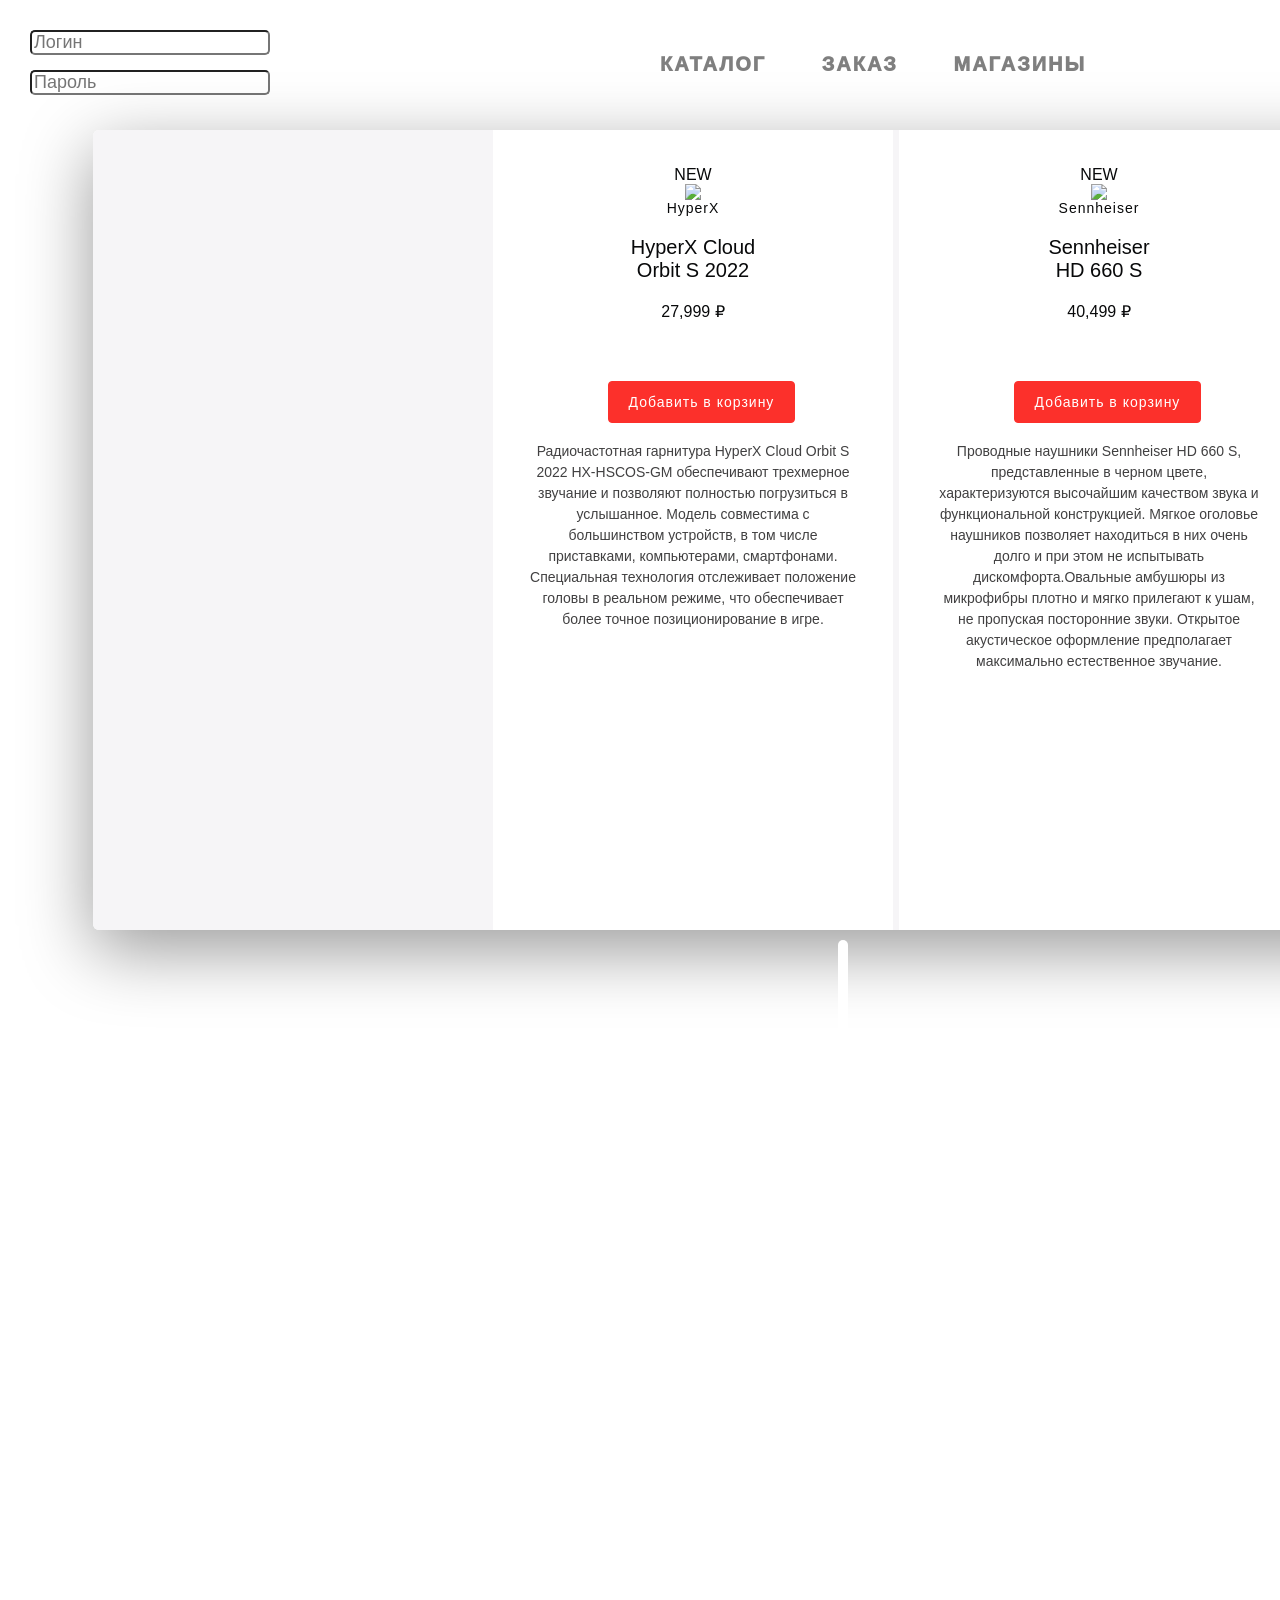
==== commit 9d75a8f3: "Обновление" ====
--- a/index.html
+++ b/index.html
@@ -54,19 +54,6 @@
         html{
             scroll-behavior: smooth;
         }
-        form{
-            display: flex;
-            flex-direction: row;
-            align-items: center;
-            margin-top: 20px;
-            position: relative;
-            background: #FFFFFF;
-            max-width: auto;
-            padding: 5px;
-            text-align: center;
-            box-shadow: 0 0 30px 0 rgba(0, 0, 0, 0.2), 0 5px 5px 0 rgba(0, 0, 0, 0.24);
-            border-radius: 15px;
-        }
         form1{
             display: flex;
             flex-direction: row;
@@ -132,32 +119,6 @@
             padding: 0.5rem 0.8rem;
             text-decoration: none;
         }
-        .ul_nav a:before,
-        .ul_nav a:after {
-            position: absolute;
-            height: 15px;
-            width: 15px;
-            content: '';
-            -webkit-transition: all 0.35s ease;
-            transition: all 0.35s ease;
-            opacity: 0;
-        }
-        .ul_nav a:before{
-            right: 0;
-            top: 0;
-            border-right: 5px solid #fc302b;
-            border-top: 5px solid #fc302b;
-            -webkit-transform: translate(-100%, 50%);
-            transform: translate(-100%, 50%)
-        }
-        .ul_nav a:after{
-            left: 0;
-            bottom: 0;
-            border-left: 5px solid #fc302b;
-            border-bottom: 5px solid #fc302b;
-            -webkit-transform: translate(100%, -50%);
-            transform: translate(100%, -50%)
-        }
         .ul_nav a:hover,
         .ul_nav .home a{
             color: #000000;
@@ -195,7 +156,7 @@
           }
           
           img {
-            max-width: 80%;
+            max-width: 70%;
           }
           body {
             height: 100vh;
@@ -205,7 +166,7 @@
             place-items: center;
             background-color: #d0d0d0;
             font-family: var(--font);
-            background-image: url("https://images.unsplash.com/photo-1598322508096-5ca34544d8aa?ixid=MXwxMjA3fDB8MHxwaG90by1wYWdlfHx8fGVufDB8fHw%3D&ixlib=rb-1.2.1&auto=format&fit=crop&w=934&q=80");
+            background-color: #fff;
             background-repeat: no-repeat;
             background-size: cover;
             background-position: top center;
@@ -217,11 +178,11 @@
             }
           }
           .container {
-            max-width: 1900px;
+            max-width: 1500px;
             border-radius: 6px;
             overflow-x: none;
             overflow-y: hidden;
-            max-height: 980px;
+            max-height: 800px;
             height: 90vh;
             width: 100%;
             display: flex;
@@ -292,7 +253,7 @@
         }
         .cover {
             background-image: url("https://img2.rudalle.ru/images/d1/30/cf/d130cf92b9744ef58ba31445bf037214_00000.jpg");
-            width: 500px;
+            width: 400px;
             display: flex;
             justify-content: center;
             font-size: 48px;
@@ -314,7 +275,7 @@
             align-items: center;
             padding: 36px;
             background-color: #fff;
-            width: 500px;
+            width: 400px;
             overflow-y: auto;
             scroll-behavior: smooth;
             transition: 0.6s;
@@ -671,8 +632,24 @@
         .container:not(.container--detail) .product:hover .product__img {
         transform: scale(1.07);
         }
-
-
+        input{
+            width: auto;
+            height: 25px;
+            border-radius: 5px;
+            padding: none;
+            font-size: large;
+            position: absolute;
+            top: 70px; left:30px;
+        }
+        input[type="text"]{
+            width: auto;
+            height: 25px;
+            border-radius: 5px;
+            padding: none;
+            font-size: large;
+            position: absolute;
+            top: 30px; left:30px;
+        }
 
     </style>
 
@@ -680,15 +657,16 @@
 <body>
     <h1></h1>
     <form>
+        
         <div class="ul_nav">
-            <li><a href="login.html">Авторизация</a></li>
+            <li><input type="text" id="login" name="login" placeholder="Логин"></li>
+            <li><input type="password" id="password" name="password" placeholder="Пароль"></li>
             <li><a href="catalog">Каталог</a></li>
             <li><a href="order">Заказ</a></li>
             <li><a href="shop">Магазины</a></li>
-            <li><a href="contacts">Контакты</a></li>
-            <li><a href="about_us">О нас</a></li>
         </div>
     </form>
+    <h1></h1>
     <form1>
         <section id="section-1">
             <div class="container">
@@ -944,8 +922,7 @@
                 <div class="product__subtitle">Проводные наушники Sennheiser HD 660 S, представленные в черном цвете, характеризуются высочайшим качеством звука и
                 функциональной конструкцией. Мягкое оголовье наушников позволяет находиться в них очень долго и при этом не испытывать
                 дискомфорта.Овальные амбушюры из микрофибры плотно и мягко прилегают к ушам, не пропуская посторонние звуки. Открытое акустическое
-                оформление предполагает максимально естественное звучание. При этом диапазон воспроизводимых частот колеблется в
-                пределах 10-41000 Гц.</div>
+                оформление предполагает максимально естественное звучание.</div>
                 <div class="product__subtitle product__subtitle--expanded" style="--delay: 0.3s">Bluetooth-гарнитура Bose QuietComfort
                     45 представлена в черном корпусе и обладает складной конструкцией. Это позволяет
                     удобно переносить наушники в компактном футляре, который защищает их от внешних воздействий. Связь с мобильной
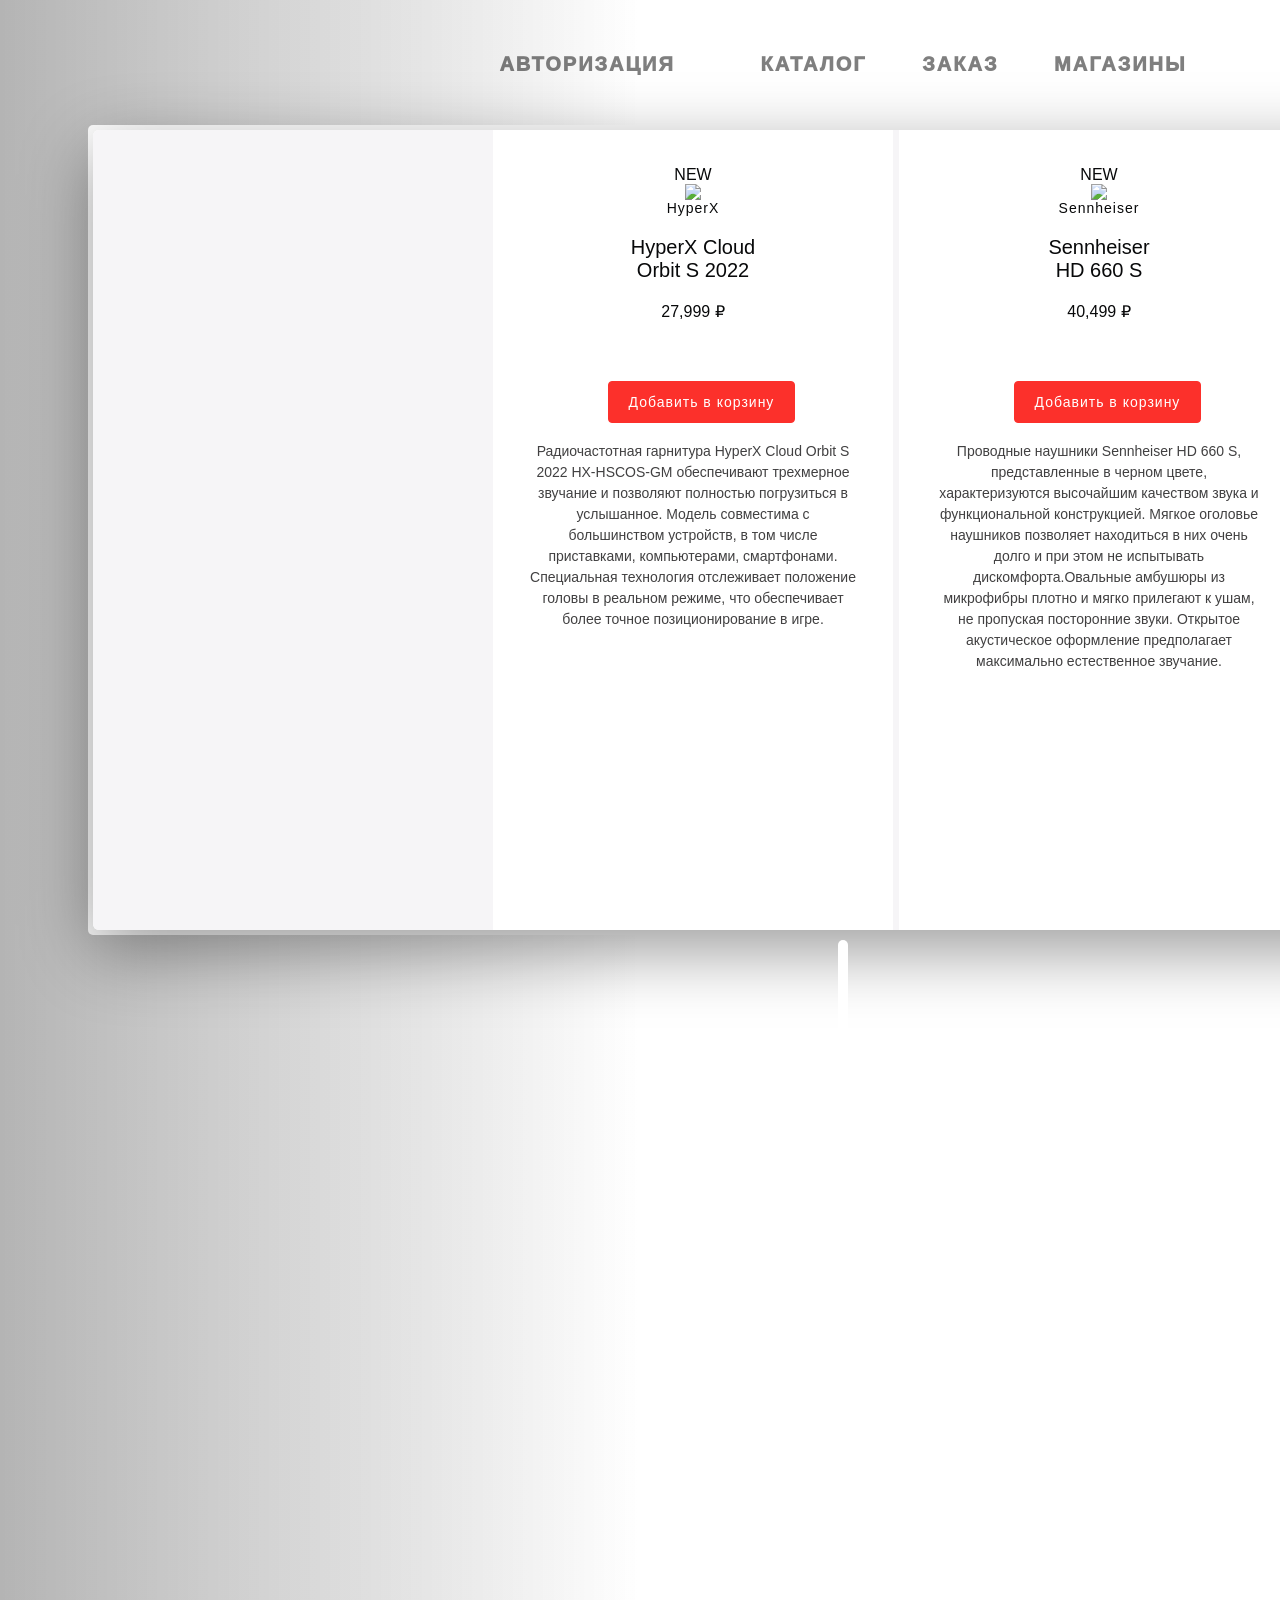
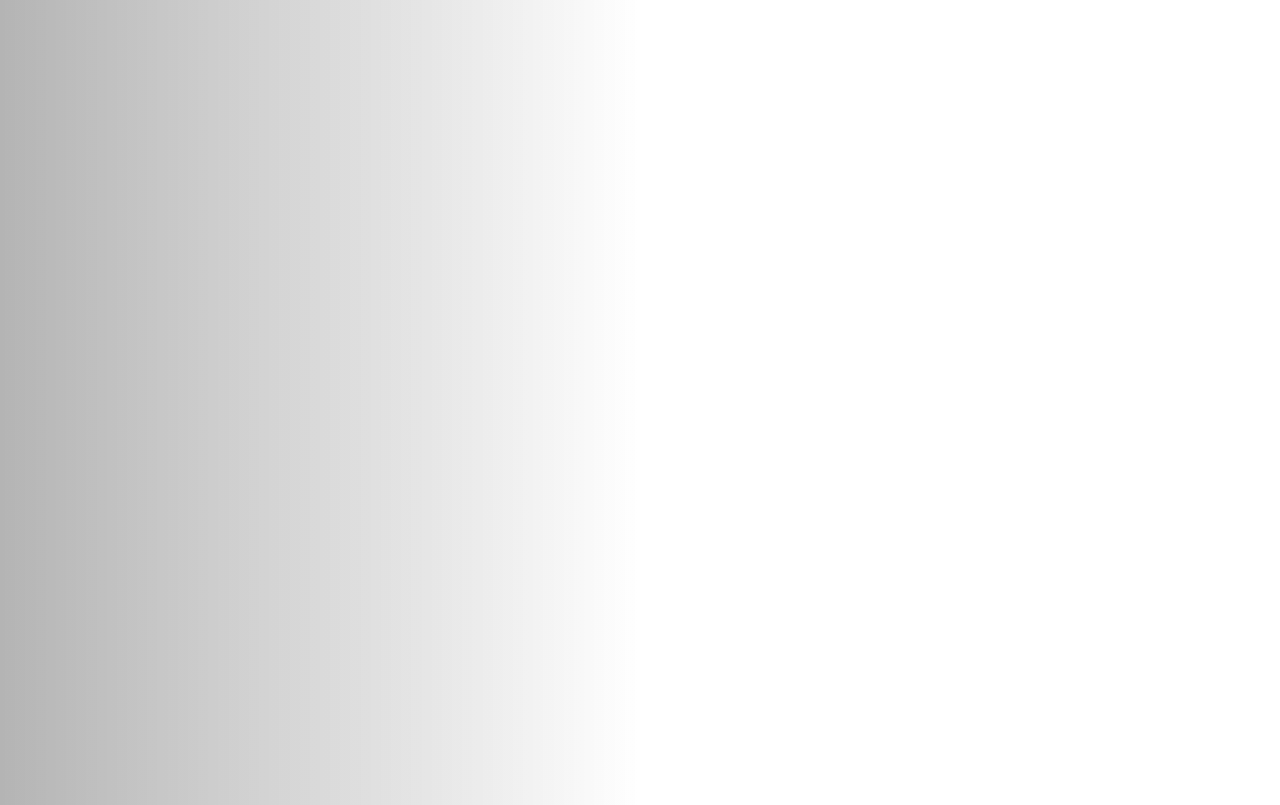
==== commit 78e09b68: "Доделал логин, но надо переделать цвета. Изменил бэк и анимацию в индексе" ====
--- a/index.html
+++ b/index.html
@@ -106,6 +106,8 @@
             font-weight: 1000;
             list-style: none;
             font-size: 20px;
+            cursor: pointer;
+            transition: 0.4s all ease;
         }
         .ul_nav * {
             -webkit-box-sizing: border-box;
@@ -122,6 +124,7 @@
         .ul_nav a:hover,
         .ul_nav .home a{
             color: #000000;
+            transition: 0.4s all ease;
         }
         .ul_nav a:hover:before,
         .ul_nav .home a:before,
@@ -131,6 +134,22 @@
             transform: translate(0%, 0%);
             opacity: 1;
         }
+        .ul_nav a:after{
+            content: '';
+            position: absolute;
+            width: 100%;
+            transform: scaleX(0);
+            height: 2px;
+            bottom: -5px;
+            left: 0;
+            background-color: #fc302b;
+            transform-origin: bottom right;
+            transition: transform 0.5s ease-out;
+        }
+        .ul_nav a:hover::after{
+            transform: scaleX(1);
+            transform-origin: bottom left;
+        }
         html {
             overflow: scroll;
             overflow-x: hidden;
@@ -141,7 +160,9 @@
             }
             /* optional: show position indicator in red */
             ::-webkit-scrollbar-thumb {
-            background: #fc302b;
+            width: 0px;
+            height: 0px;
+            background: rgba(221, 221, 221, 0.5);
             }
         @import url("https://fonts.googleapis.com/css2?family=Space+Grotesk:wght@400;500;600&display=swap");
 
@@ -164,13 +185,10 @@
             color: #08090a;
             display: grid;
             place-items: center;
-            background-color: #d0d0d0;
+
             font-family: var(--font);
-            background-color: #fff;
-            background-repeat: no-repeat;
-            background-size: cover;
-            background-position: top center;
-            background-blend-mode: overlay;
+            background: linear-gradient(90deg, rgb(180, 180, 180) 0%, rgba(255, 255, 255, 0.753) 50%);
+
             padding: 0 80px;
             
             @media (max-width: 1200px) {
@@ -659,8 +677,7 @@
     <form>
         
         <div class="ul_nav">
-            <li><input type="text" id="login" name="login" placeholder="Логин"></li>
-            <li><input type="password" id="password" name="password" placeholder="Пароль"></li>
+            <li><a href="login.html">Авторизация</a><li>
             <li><a href="catalog">Каталог</a></li>
             <li><a href="order">Заказ</a></li>
             <li><a href="shop">Магазины</a></li>
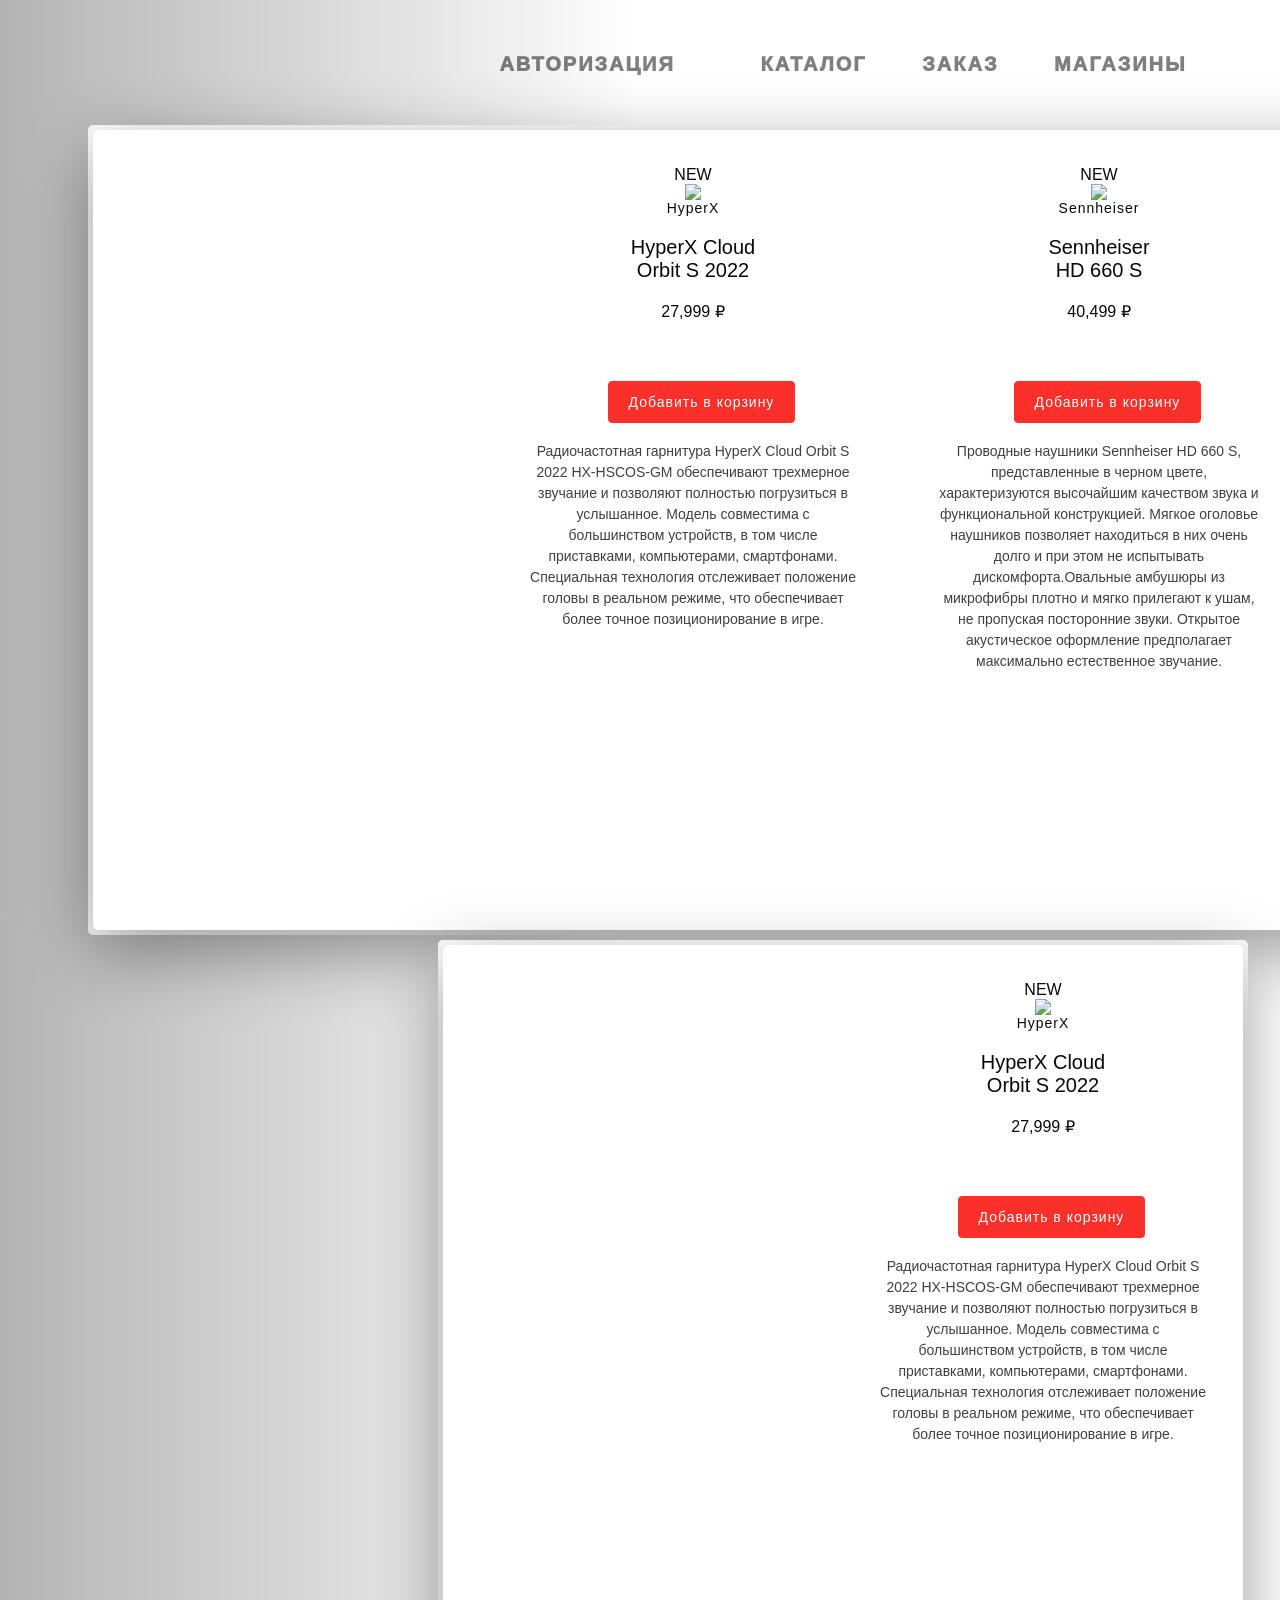
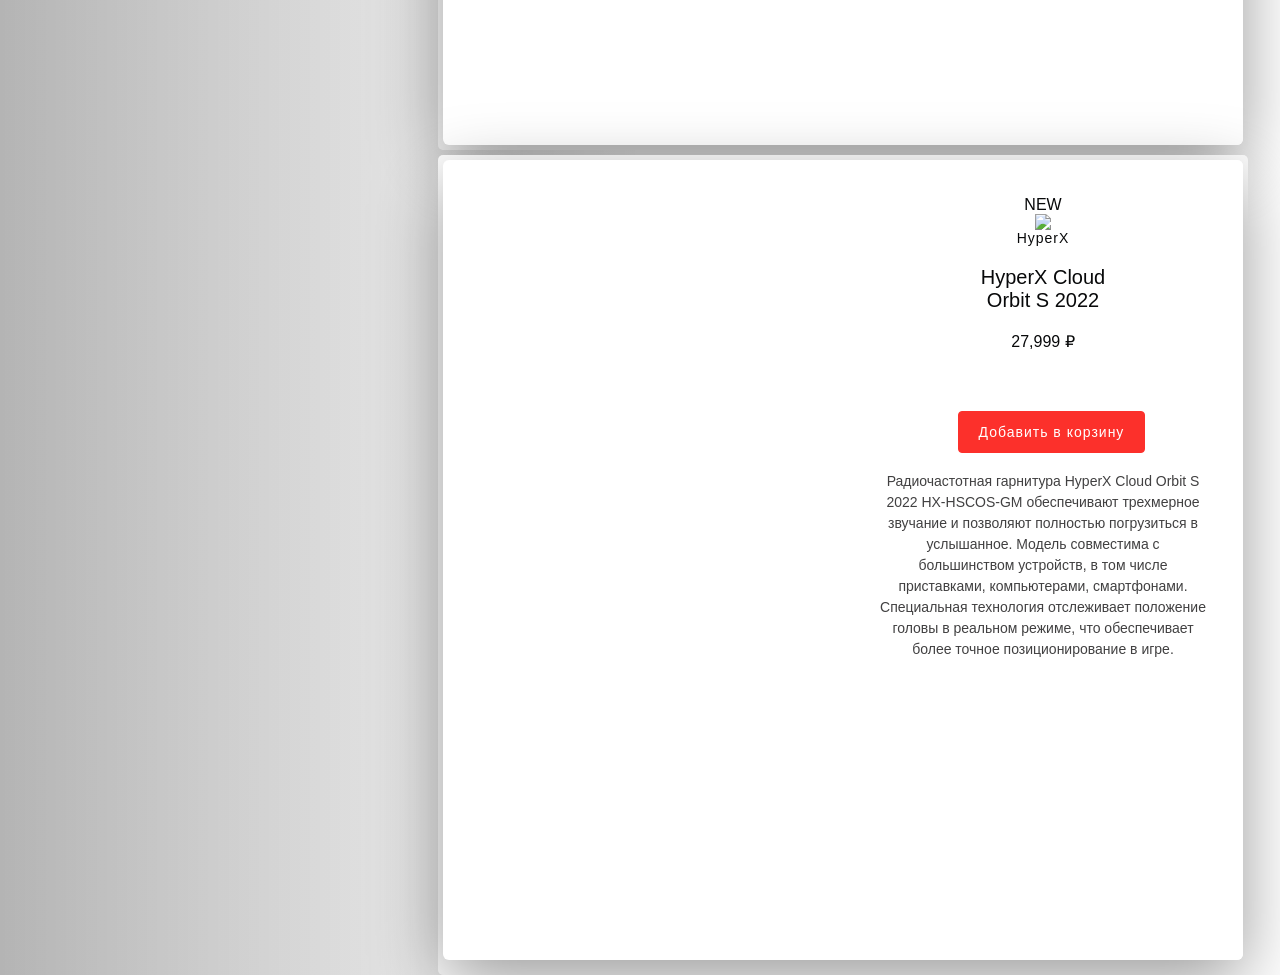
==== commit 1db1c659: "Updated" ====
--- a/index.html
+++ b/index.html
@@ -74,13 +74,14 @@
         }
         #section-2{
             background: #FFF;
-            width: 100%;
-            height: 720px;
+            width: auto;
+            height: auto;
         }
         #section-3{
             background: #FFF;
-            width: 100%;
-            height: 720px;
+            width: auto;
+            height: auto;
+            padding-bottom: 10px;
         }
         .navbar a{
             font-size: 2rem;
@@ -162,7 +163,7 @@
             ::-webkit-scrollbar-thumb {
             width: 0px;
             height: 0px;
-            background: rgba(221, 221, 221, 0.5);
+            background: rgba(255, 255, 255, 0.5)
             }
         @import url("https://fonts.googleapis.com/css2?family=Space+Grotesk:wght@400;500;600&display=swap");
 
@@ -205,7 +206,7 @@
             width: 100%;
             display: flex;
             scroll-behavior: smooth;
-            background-color: #f6f5f7;
+            background-color: #ffffff;
             box-shadow: 0 20px 70px rgba(0, 0, 0, 0.4);
             @media (max-width: 780px) {
               max-height: none;
@@ -678,7 +679,7 @@
         
         <div class="ul_nav">
             <li><a href="login.html">Авторизация</a><li>
-            <li><a href="catalog">Каталог</a></li>
+            <li><a href="catalog.html">Каталог</a></li>
             <li><a href="order">Заказ</a></li>
             <li><a href="shop">Магазины</a></li>
         </div>
@@ -2355,12 +2356,508 @@
     </form1>
     <form1>
         <section id="section-2">
-
+            <div class="container">
+                <div class="cover"></div>
+                <div class="product" data-index="0">
+                    <div class="product__close">Закрыть</div>
+                    <div class="product__new">NEW</div>
+                    <img src="https://c.dns-shop.ru/thumb/st1/fit/500/500/3fb8cb8e3443f4409ebfb4357cbe20df/59fa2590bfc7aba209dbed743db0e16315190f6a534162529d0e404dc4be7425.jpg.webp"
+                        class="product-img" />
+                    <div class="product__brand">HyperX</div>
+                    <div class="product__title">HyperX Cloud Orbit S 2022</div>
+                    <div class="product__price">27,999 ₽</div>
+                    <div class="product_buttons" style="--delay: 0.2s">
+                        <button class="product__option product__add">Добавить в корзину</button>
+                    </div>
+                    <br>
+                    <div class="product__subtitle">Радиочастотная гарнитура HyperX Cloud Orbit S 2022 HX-HSCOS-GM обеспечивают
+                        трехмерное звучание и позволяют полностью
+                        погрузиться в услышанное. Модель совместима с большинством устройств, в том числе приставками, компьютерами,
+                        смартфонами. Специальная технология отслеживает положение головы в реальном режиме, что обеспечивает более
+                        точное
+                        позиционирование в игре.</div>
+                    <div class="product__subtitle product__subtitle--expanded" style="--delay: 0.3s">Bluetooth-гарнитура Bose
+                        QuietComfort
+                        45 представлена в черном корпусе и обладает складной конструкцией. Это позволяет
+                        удобно переносить наушники в компактном футляре, который защищает их от внешних воздействий. Связь с
+                        мобильной
+                        техникой
+                        и компьютерами обеспечивает канал Bluetooth 5.1. Для оперативной установки связи наушники могут использовать
+                        технологию
+                        NFC</div>
+                    <div class="product__subtitle product__subtitle--expanded" style="--delay: 0.4s">Наушники Bose QuietComfort 45 с
+                        охватывающими мягкими амбушюрами содержат поворотные чаши и фиксируются на регулируемое
+                        оголовье. Это позволяет настроить их так, чтобы вы могли находиться в них долго, не ощущая дискомфорта.
+                        Микрофон,
+                        зафиксированный в корпусе, позволяет передавать чистый и четкий голос благодаря системе шумоподавления.
+                        Режим «Talk
+                        through» поможет пользователю, не снимая наушников, слышать окружающие звуки.
+                        От аккумулятора устройство будет работать в течение 24 часов. Сбалансированный звук с чистыми высокими
+                        частотами и
+                        глубокими басами обеспечивает особая акустическая технология. Вы получаете качественный Hi-Fi-звук, активный
+                        эквалайзер,
+                        оптимизирующий громкость звучания.</div>
+                    <div class="product__subtitle product__subtitle--expanded" style="--delay: 0.5s"></div>
+                    <img src="">
+                    <div class="product__table">
+                        <div class="product__table-title">Характеристики</div>
+                        <div class="product__table-row">Общие параметры</div>
+                        <div class="product__table-row">
+                            <div class="product__table-cell">Тип</div>
+                            <div class="product__table-cell">Радиочастотная гарнитура</div>
+                        </div>
+                        <div class="product__table-row">
+                            <div class="product__table-cell">Модель</div>
+                            <div class="product__table-cell">HyperX Cloud Orbit S 2022 HX-HSCOS-GM</div>
+                        </div>
+                        <div class="product__table-row">
+                            <div class="product__table-cell">Код производителя</div>
+                            <div class="product__table-cell">[4P5M2AA]</div>
+                        </div>
+                        <div class="product__table-row">
+                            <div class="product__table-cell">Игровые наушники</div>
+                            <div class="product__table-cell">Да</div>
+                        </div>
+                        <div class="product__table-row">
+                            <div class="product__table-cell">Способ передачи сигнала</div>
+                            <div class="product__table-cell">Проводной, радиоканал</div>
+                        </div>
+                        <div class="product__table-row">Внешний вид и конструкция</div>
+                        <div class="product__table-row">
+                            <div class="product__table-cell">Тип конструкции</div>
+                            <div class="product__table-cell">Охватывающие</div>
+                        </div>
+                        <div class="product__table-row">
+                            <div class="product__table-cell">Основной цвет наушников</div>
+                            <div class="product__table-cell">Черный</div>
+                        </div>
+                        <div class="product__table-row">
+                            <div class="product__table-cell">Материал корпуса</div>
+                            <div class="product__table-cell">Пласти, экокожа</div>
+                        </div>
+                        <div class="product__table-row">
+                            <div class="product__table-cell">Матриал амбушюр</div>
+                            <div class="product__table-cell">Мягкая пена, экокожа</div>
+                        </div>
+                        <div class="product__table-row">
+                            <div class="product__table-cell">Метод крепления</div>
+                            <div class="product__table-cell">Оголовье</div>
+                        </div>
+                        <div class="product__table-row">
+                            <div class="product__table-cell">Подсветка</div>
+                            <div class="product__table-cell">Нет</div>
+                        </div>
+                        <div class="product__table-row">
+                            <div class="product__table-cell">Складные</div>
+                            <div class="product__table-cell">Нет</div>
+                        </div>
+                        <div class="product__table-row">
+                            <div class="product__table-cell">Особенности конструкции</div>
+                            <div class="product__table-cell">Мягкие амбушюры, мягкое оголовье, поворотные чаши, регулируемое
+                                оголовье</div>
+                        </div>
+                        <div class="product__table-row">Акустические характеристики</div>
+                        <div class="product__table-row">
+                            <div class="product__table-cell">Формат звуковой схемы</div>
+                            <div class="product__table-cell">7.1 Virtual</div>
+                        </div>
+                        <div class="product__table-row">
+                            <div class="product__table-cell">Тип аккустического оформления</div>
+                            <div class="product__table-cell">Закрытые</div>
+                        </div>
+                        <div class="product__table-row">
+                            <div class="product__table-cell">Диаметр мембраны излучателей</div>
+                            <div class="product__table-cell">100мм</div>
+                        </div>
+                        <div class="product__table-row">
+                            <div class="product__table-cell">Минимальная воспроизводимая частота</div>
+                            <div class="product__table-cell">10Гц</div>
+                        </div>
+                        <div class="product__table-row">
+                            <div class="product__table-cell">Максимальная воспроизводимая частота</div>
+                            <div class="product__table-cell">50000Гц</div>
+                        </div>
+                        <div class="product__table-row">
+                            <div class="product__table-cell">Чувствительность</div>
+                            <div class="product__table-cell">120Дб</div>
+                        </div>
+                        <div class="product__table-row">
+                            <div class="product__table-cell">Количество излучателей с каждой стороны</div>
+                            <div class="product__table-cell">1</div>
+                        </div>
+                        <div class="product__table-row">Характеристики микрофона</div>
+                        <div class="product__table-row">
+                            <div class="product__table-cell">Микрофон</div>
+                            <div class="product__table-cell">Есть</div>
+                        </div>
+                        <div class="product__table-row">
+                            <div class="product__table-cell">Расположение микрофона</div>
+                            <div class="product__table-cell">На наушниках</div>
+                        </div>
+                        <div class="product__table-row">
+                            <div class="product__table-cell">Съемный микрофон</div>
+                            <div class="product__table-cell">Есть</div>
+                        </div>
+                        <div class="product__table-row">
+                            <div class="product__table-cell">Крепление микрофона</div>
+                            <div class="product__table-cell">Подвижное</div>
+                        </div>
+                        <div class="product__table-row">
+                            <div class="product__table-cell">Функции и особенности микрофона</div>
+                            <div class="product__table-cell">Ветрозащита микрофона, гибкий микрофон, шумоподавление микрофона</div>
+                        </div>
+                        <div class="product__table-row">Параметры подключения</div>
+                        <div class="product__table-row">
+                            <div class="product__table-cell">Разъем для подключения к устройству</div>
+                            <div class="product__table-cell">USB, USB Type C, jack 3.5 мм</div>
+                        </div>
+                        <div class="product__table-row">
+                            <div class="product__table-cell">Разъем зарядки</div>
+                            <div class="product__table-cell">USB Type C</div>
+                        </div>
+                        <div class="product__table-row">
+                            <div class="product__table-cell">Отсоединяемый кабель</div>
+                            <div class="product__table-cell">Есть</div>
+                        </div>
+                        <div class="product__table-row">
+                            <div class="product__table-cell">Длина кабеля</div>
+                            <div class="product__table-cell">1.5м</div>
+                        </div>
+                        <div class="product__table-row">
+                            <div class="product__table-cell">Форма штекера кабель</div>
+                            <div class="product__table-cell">Прямой</div>
+                        </div>
+                        <div class="product__table-row">
+                            <div class="product__table-cell">Дополнительный кабель в комплекте</div>
+                            <div class="product__table-cell">Аудиокабель jack 3.5 мм, кабель соединительный USB</div>
+                        </div>
+                        <div class="product__table-row">
+                            <div class="product__table-cell">Длина дополнительного кабеля</div>
+                            <div class="product__table-cell">1.2 м, 3 м</div>
+                        </div>
+                        <div class="product__table-row">
+                            <div class="product__table-cell">Особенности кабеля</div>
+                            <div class="product__table-cell">Позолоченный штекер, тканевая оплетка</div>
+                        </div>
+                        <div class="product__table-row">Функции и управление</div>
+                        <div class="product__table-row">
+                            <div class="product__table-cell">Система активного шумоподавления</div>
+                            <div class="product__table-cell">Нет</div>
+                        </div>
+                        <div class="product__table-row">
+                            <div class="product__table-cell">Прозрачный звук</div>
+                            <div class="product__table-cell">Нет</div>
+                        </div>
+                        <div class="product__table-row">
+                            <div class="product__table-cell">Сенсорное управление</div>
+                            <div class="product__table-cell">Нет</div>
+                        </div>
+                        <div class="product__table-row">
+                            <div class="product__table-cell">Регулятор громкости</div>
+                            <div class="product__table-cell">Есть</div>
+                        </div>
+                        <div class="product__table-row">
+                            <div class="product__table-cell">Функции клавиш</div>
+                            <div class="product__table-cell">Включение/выключение микрофона, включение/выключение объемного звука
+                            </div>
+                        </div>
+                        <div class="product__table-row">
+                            <div class="product__table-cell">Заявленная совместимость с консолями</div>
+                            <div class="product__table-cell">Nintendo Switch, PS4, PS5, Xbox Series X|S, Xbox one</div>
+                        </div>
+                        <div class="product__table-row">Питание</div>
+                        <div class="product__table-row">
+                            <div class="product__table-cell">Время работы на одном заряде</div>
+                            <div class="product__table-cell">до 10ч</div>
+                        </div>
+                        <div class="product__table-row">
+                            <div class="product__table-cell">Поддержка беспроводной зарядки</div>
+                            <div class="product__table-cell">Нет</div>
+                        </div>
+                        <div class="product__table-row">
+                            <div class="product__table-cell">Быстрая зарядка</div>
+                            <div class="product__table-cell">Нет</div>
+                        </div>
+                        <div class="product__table-row">Дополнительная информация</div>
+                        <div class="product__table-row">
+                            <div class="product__table-cell">Комплектация</div>
+                            <div class="product__table-cell">Аудиокабель соединительный 3 шт, микрофон, чехол</div>
+                        </div>
+                        <div class="product__table-row">
+                            <div class="product__table-cell">Особенности, дополнительно</div>
+                            <div class="product__table-cell">Технология Waves Nx</div>
+                        </div>
+                        <div class="product__table-row">
+                            <div class="product__table-cell">Вес</div>
+                            <div class="product__table-cell">368г</div>
+                        </div>
+                        <br><br>
+                        <div class="product__grid">
+                            <img src="https://mychooz.com/wp-content/uploads/2020/07/img_2547.jpg">
+                            <img src="https://gadgetpage.ru/uploads/posts/2020-03/1584124044_9.jpg">
+                            <img
+                                src="https://doctorhead.ru/upload/resize_cache/iblock/7d0/g42bhkq7a1zkgziwuld4rlcfc03a0107/676_560_1/HyperX_Cloud_Orbit_S_Gun_Metal.jpg">
+                            <img src="https://tech-bit.ru/upload/iblock/a91/6da910c7f6c5b3f3f0ec69221e08fab3.jpg">
+                            <img src="https://tehnobzor.ru/wp-content/uploads/2020/02/hyperx-cloud-orbit-s-3.jpg">
+                        </div>
+                        <div class="product__detail">VIEW DETAILS</div>
+                        <div class="product__overlay"></div>
+                    </div>
+            
+                </div>
         </section>
     </form1>
     <form1>
         <section id="section-3">
-
+            <div class="container">
+                <div class="cover"></div>
+                <div class="product" data-index="0">
+                    <div class="product__close">Закрыть</div>
+                    <div class="product__new">NEW</div>
+                    <img src="https://c.dns-shop.ru/thumb/st1/fit/500/500/3fb8cb8e3443f4409ebfb4357cbe20df/59fa2590bfc7aba209dbed743db0e16315190f6a534162529d0e404dc4be7425.jpg.webp"
+                        class="product-img" />
+                    <div class="product__brand">HyperX</div>
+                    <div class="product__title">HyperX Cloud Orbit S 2022</div>
+                    <div class="product__price">27,999 ₽</div>
+                    <div class="product_buttons" style="--delay: 0.2s">
+                        <button class="product__option product__add">Добавить в корзину</button>
+                    </div>
+                    <br>
+                    <div class="product__subtitle">Радиочастотная гарнитура HyperX Cloud Orbit S 2022 HX-HSCOS-GM обеспечивают
+                        трехмерное звучание и позволяют полностью
+                        погрузиться в услышанное. Модель совместима с большинством устройств, в том числе приставками, компьютерами,
+                        смартфонами. Специальная технология отслеживает положение головы в реальном режиме, что обеспечивает более
+                        точное
+                        позиционирование в игре.</div>
+                    <div class="product__subtitle product__subtitle--expanded" style="--delay: 0.3s">Bluetooth-гарнитура Bose
+                        QuietComfort
+                        45 представлена в черном корпусе и обладает складной конструкцией. Это позволяет
+                        удобно переносить наушники в компактном футляре, который защищает их от внешних воздействий. Связь с
+                        мобильной
+                        техникой
+                        и компьютерами обеспечивает канал Bluetooth 5.1. Для оперативной установки связи наушники могут использовать
+                        технологию
+                        NFC</div>
+                    <div class="product__subtitle product__subtitle--expanded" style="--delay: 0.4s">Наушники Bose QuietComfort 45 с
+                        охватывающими мягкими амбушюрами содержат поворотные чаши и фиксируются на регулируемое
+                        оголовье. Это позволяет настроить их так, чтобы вы могли находиться в них долго, не ощущая дискомфорта.
+                        Микрофон,
+                        зафиксированный в корпусе, позволяет передавать чистый и четкий голос благодаря системе шумоподавления.
+                        Режим «Talk
+                        through» поможет пользователю, не снимая наушников, слышать окружающие звуки.
+                        От аккумулятора устройство будет работать в течение 24 часов. Сбалансированный звук с чистыми высокими
+                        частотами и
+                        глубокими басами обеспечивает особая акустическая технология. Вы получаете качественный Hi-Fi-звук, активный
+                        эквалайзер,
+                        оптимизирующий громкость звучания.</div>
+                    <div class="product__subtitle product__subtitle--expanded" style="--delay: 0.5s"></div>
+                    <img src="">
+                    <div class="product__table">
+                        <div class="product__table-title">Характеристики</div>
+                        <div class="product__table-row">Общие параметры</div>
+                        <div class="product__table-row">
+                            <div class="product__table-cell">Тип</div>
+                            <div class="product__table-cell">Радиочастотная гарнитура</div>
+                        </div>
+                        <div class="product__table-row">
+                            <div class="product__table-cell">Модель</div>
+                            <div class="product__table-cell">HyperX Cloud Orbit S 2022 HX-HSCOS-GM</div>
+                        </div>
+                        <div class="product__table-row">
+                            <div class="product__table-cell">Код производителя</div>
+                            <div class="product__table-cell">[4P5M2AA]</div>
+                        </div>
+                        <div class="product__table-row">
+                            <div class="product__table-cell">Игровые наушники</div>
+                            <div class="product__table-cell">Да</div>
+                        </div>
+                        <div class="product__table-row">
+                            <div class="product__table-cell">Способ передачи сигнала</div>
+                            <div class="product__table-cell">Проводной, радиоканал</div>
+                        </div>
+                        <div class="product__table-row">Внешний вид и конструкция</div>
+                        <div class="product__table-row">
+                            <div class="product__table-cell">Тип конструкции</div>
+                            <div class="product__table-cell">Охватывающие</div>
+                        </div>
+                        <div class="product__table-row">
+                            <div class="product__table-cell">Основной цвет наушников</div>
+                            <div class="product__table-cell">Черный</div>
+                        </div>
+                        <div class="product__table-row">
+                            <div class="product__table-cell">Материал корпуса</div>
+                            <div class="product__table-cell">Пласти, экокожа</div>
+                        </div>
+                        <div class="product__table-row">
+                            <div class="product__table-cell">Матриал амбушюр</div>
+                            <div class="product__table-cell">Мягкая пена, экокожа</div>
+                        </div>
+                        <div class="product__table-row">
+                            <div class="product__table-cell">Метод крепления</div>
+                            <div class="product__table-cell">Оголовье</div>
+                        </div>
+                        <div class="product__table-row">
+                            <div class="product__table-cell">Подсветка</div>
+                            <div class="product__table-cell">Нет</div>
+                        </div>
+                        <div class="product__table-row">
+                            <div class="product__table-cell">Складные</div>
+                            <div class="product__table-cell">Нет</div>
+                        </div>
+                        <div class="product__table-row">
+                            <div class="product__table-cell">Особенности конструкции</div>
+                            <div class="product__table-cell">Мягкие амбушюры, мягкое оголовье, поворотные чаши, регулируемое
+                                оголовье</div>
+                        </div>
+                        <div class="product__table-row">Акустические характеристики</div>
+                        <div class="product__table-row">
+                            <div class="product__table-cell">Формат звуковой схемы</div>
+                            <div class="product__table-cell">7.1 Virtual</div>
+                        </div>
+                        <div class="product__table-row">
+                            <div class="product__table-cell">Тип аккустического оформления</div>
+                            <div class="product__table-cell">Закрытые</div>
+                        </div>
+                        <div class="product__table-row">
+                            <div class="product__table-cell">Диаметр мембраны излучателей</div>
+                            <div class="product__table-cell">100мм</div>
+                        </div>
+                        <div class="product__table-row">
+                            <div class="product__table-cell">Минимальная воспроизводимая частота</div>
+                            <div class="product__table-cell">10Гц</div>
+                        </div>
+                        <div class="product__table-row">
+                            <div class="product__table-cell">Максимальная воспроизводимая частота</div>
+                            <div class="product__table-cell">50000Гц</div>
+                        </div>
+                        <div class="product__table-row">
+                            <div class="product__table-cell">Чувствительность</div>
+                            <div class="product__table-cell">120Дб</div>
+                        </div>
+                        <div class="product__table-row">
+                            <div class="product__table-cell">Количество излучателей с каждой стороны</div>
+                            <div class="product__table-cell">1</div>
+                        </div>
+                        <div class="product__table-row">Характеристики микрофона</div>
+                        <div class="product__table-row">
+                            <div class="product__table-cell">Микрофон</div>
+                            <div class="product__table-cell">Есть</div>
+                        </div>
+                        <div class="product__table-row">
+                            <div class="product__table-cell">Расположение микрофона</div>
+                            <div class="product__table-cell">На наушниках</div>
+                        </div>
+                        <div class="product__table-row">
+                            <div class="product__table-cell">Съемный микрофон</div>
+                            <div class="product__table-cell">Есть</div>
+                        </div>
+                        <div class="product__table-row">
+                            <div class="product__table-cell">Крепление микрофона</div>
+                            <div class="product__table-cell">Подвижное</div>
+                        </div>
+                        <div class="product__table-row">
+                            <div class="product__table-cell">Функции и особенности микрофона</div>
+                            <div class="product__table-cell">Ветрозащита микрофона, гибкий микрофон, шумоподавление микрофона</div>
+                        </div>
+                        <div class="product__table-row">Параметры подключения</div>
+                        <div class="product__table-row">
+                            <div class="product__table-cell">Разъем для подключения к устройству</div>
+                            <div class="product__table-cell">USB, USB Type C, jack 3.5 мм</div>
+                        </div>
+                        <div class="product__table-row">
+                            <div class="product__table-cell">Разъем зарядки</div>
+                            <div class="product__table-cell">USB Type C</div>
+                        </div>
+                        <div class="product__table-row">
+                            <div class="product__table-cell">Отсоединяемый кабель</div>
+                            <div class="product__table-cell">Есть</div>
+                        </div>
+                        <div class="product__table-row">
+                            <div class="product__table-cell">Длина кабеля</div>
+                            <div class="product__table-cell">1.5м</div>
+                        </div>
+                        <div class="product__table-row">
+                            <div class="product__table-cell">Форма штекера кабель</div>
+                            <div class="product__table-cell">Прямой</div>
+                        </div>
+                        <div class="product__table-row">
+                            <div class="product__table-cell">Дополнительный кабель в комплекте</div>
+                            <div class="product__table-cell">Аудиокабель jack 3.5 мм, кабель соединительный USB</div>
+                        </div>
+                        <div class="product__table-row">
+                            <div class="product__table-cell">Длина дополнительного кабеля</div>
+                            <div class="product__table-cell">1.2 м, 3 м</div>
+                        </div>
+                        <div class="product__table-row">
+                            <div class="product__table-cell">Особенности кабеля</div>
+                            <div class="product__table-cell">Позолоченный штекер, тканевая оплетка</div>
+                        </div>
+                        <div class="product__table-row">Функции и управление</div>
+                        <div class="product__table-row">
+                            <div class="product__table-cell">Система активного шумоподавления</div>
+                            <div class="product__table-cell">Нет</div>
+                        </div>
+                        <div class="product__table-row">
+                            <div class="product__table-cell">Прозрачный звук</div>
+                            <div class="product__table-cell">Нет</div>
+                        </div>
+                        <div class="product__table-row">
+                            <div class="product__table-cell">Сенсорное управление</div>
+                            <div class="product__table-cell">Нет</div>
+                        </div>
+                        <div class="product__table-row">
+                            <div class="product__table-cell">Регулятор громкости</div>
+                            <div class="product__table-cell">Есть</div>
+                        </div>
+                        <div class="product__table-row">
+                            <div class="product__table-cell">Функции клавиш</div>
+                            <div class="product__table-cell">Включение/выключение микрофона, включение/выключение объемного звука
+                            </div>
+                        </div>
+                        <div class="product__table-row">
+                            <div class="product__table-cell">Заявленная совместимость с консолями</div>
+                            <div class="product__table-cell">Nintendo Switch, PS4, PS5, Xbox Series X|S, Xbox one</div>
+                        </div>
+                        <div class="product__table-row">Питание</div>
+                        <div class="product__table-row">
+                            <div class="product__table-cell">Время работы на одном заряде</div>
+                            <div class="product__table-cell">до 10ч</div>
+                        </div>
+                        <div class="product__table-row">
+                            <div class="product__table-cell">Поддержка беспроводной зарядки</div>
+                            <div class="product__table-cell">Нет</div>
+                        </div>
+                        <div class="product__table-row">
+                            <div class="product__table-cell">Быстрая зарядка</div>
+                            <div class="product__table-cell">Нет</div>
+                        </div>
+                        <div class="product__table-row">Дополнительная информация</div>
+                        <div class="product__table-row">
+                            <div class="product__table-cell">Комплектация</div>
+                            <div class="product__table-cell">Аудиокабель соединительный 3 шт, микрофон, чехол</div>
+                        </div>
+                        <div class="product__table-row">
+                            <div class="product__table-cell">Особенности, дополнительно</div>
+                            <div class="product__table-cell">Технология Waves Nx</div>
+                        </div>
+                        <div class="product__table-row">
+                            <div class="product__table-cell">Вес</div>
+                            <div class="product__table-cell">368г</div>
+                        </div>
+                        <br><br>
+                        <div class="product__grid">
+                            <img src="https://mychooz.com/wp-content/uploads/2020/07/img_2547.jpg">
+                            <img src="https://gadgetpage.ru/uploads/posts/2020-03/1584124044_9.jpg">
+                            <img
+                                src="https://doctorhead.ru/upload/resize_cache/iblock/7d0/g42bhkq7a1zkgziwuld4rlcfc03a0107/676_560_1/HyperX_Cloud_Orbit_S_Gun_Metal.jpg">
+                            <img src="https://tech-bit.ru/upload/iblock/a91/6da910c7f6c5b3f3f0ec69221e08fab3.jpg">
+                            <img src="https://tehnobzor.ru/wp-content/uploads/2020/02/hyperx-cloud-orbit-s-3.jpg">
+                        </div>
+                        <div class="product__detail">VIEW DETAILS</div>
+                        <div class="product__overlay"></div>
+                    </div>
+            
+                </div>
         </section>
     </form1>
 </body>
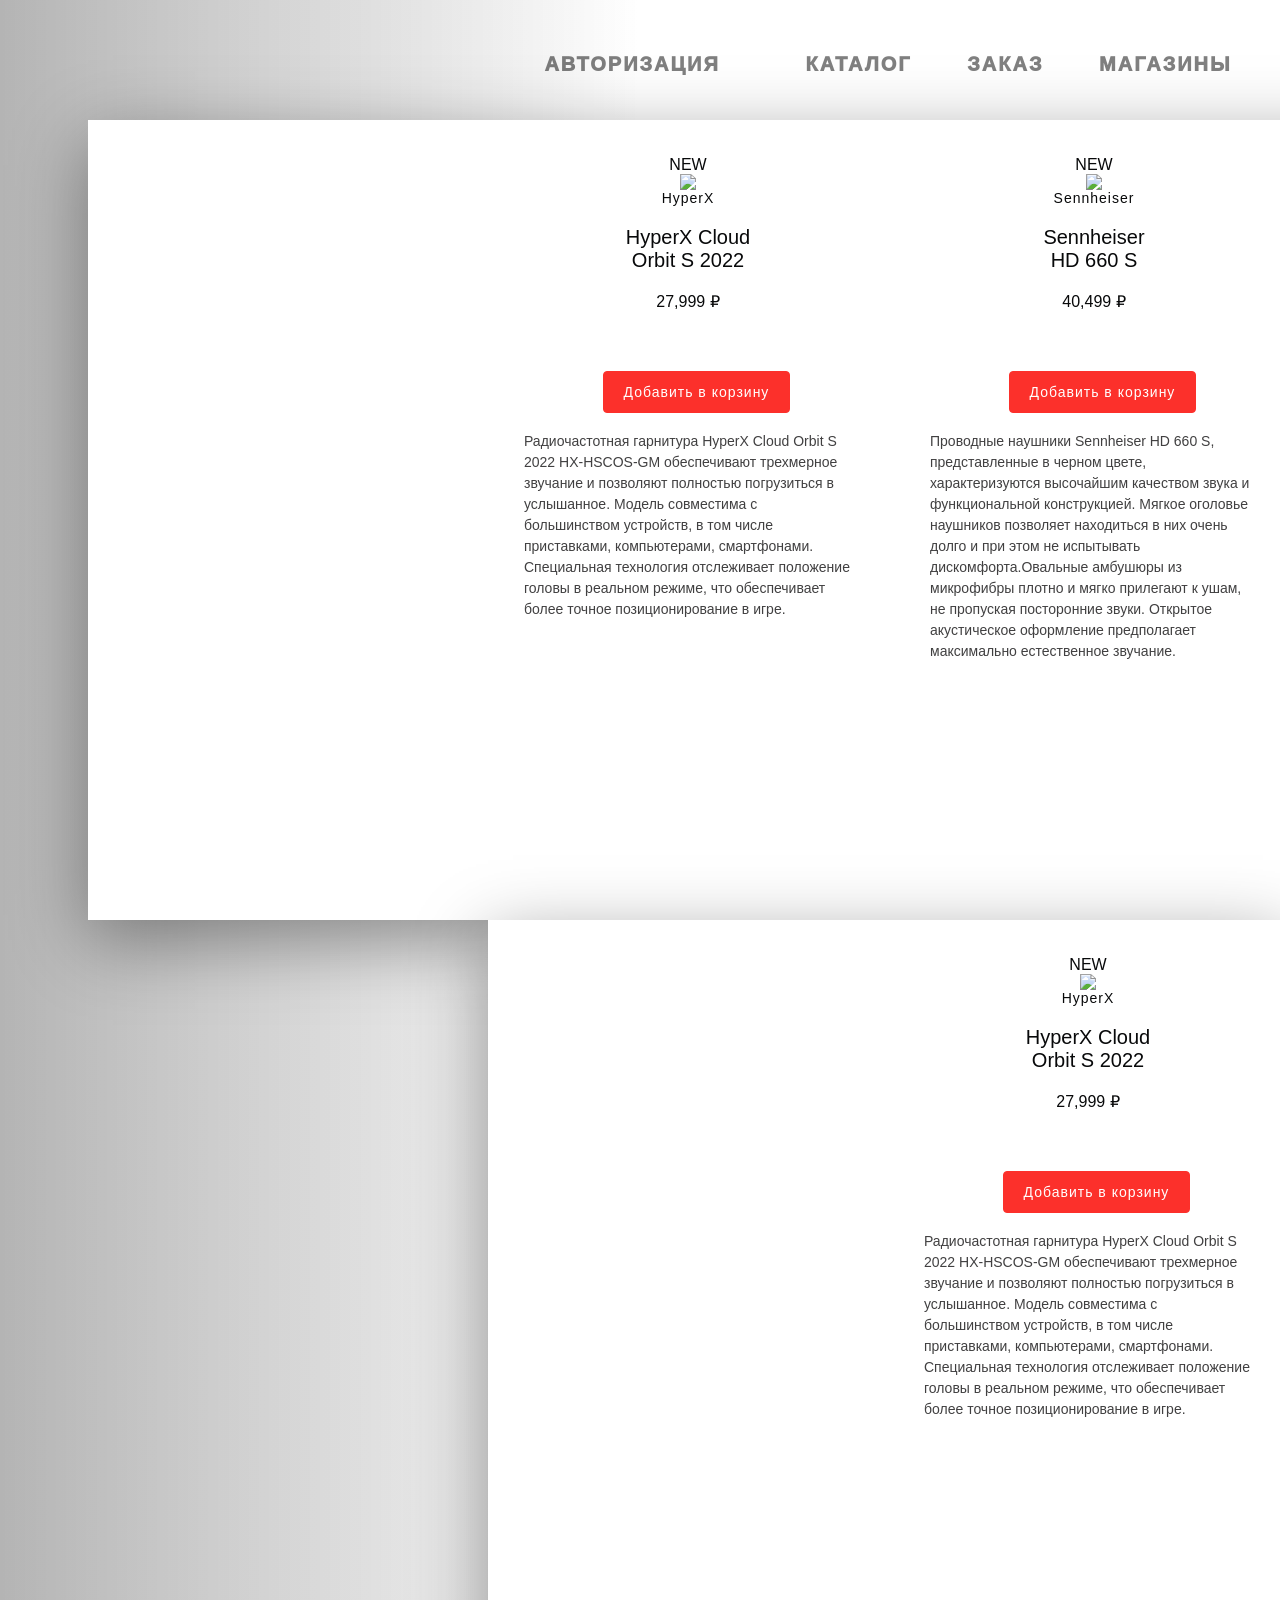
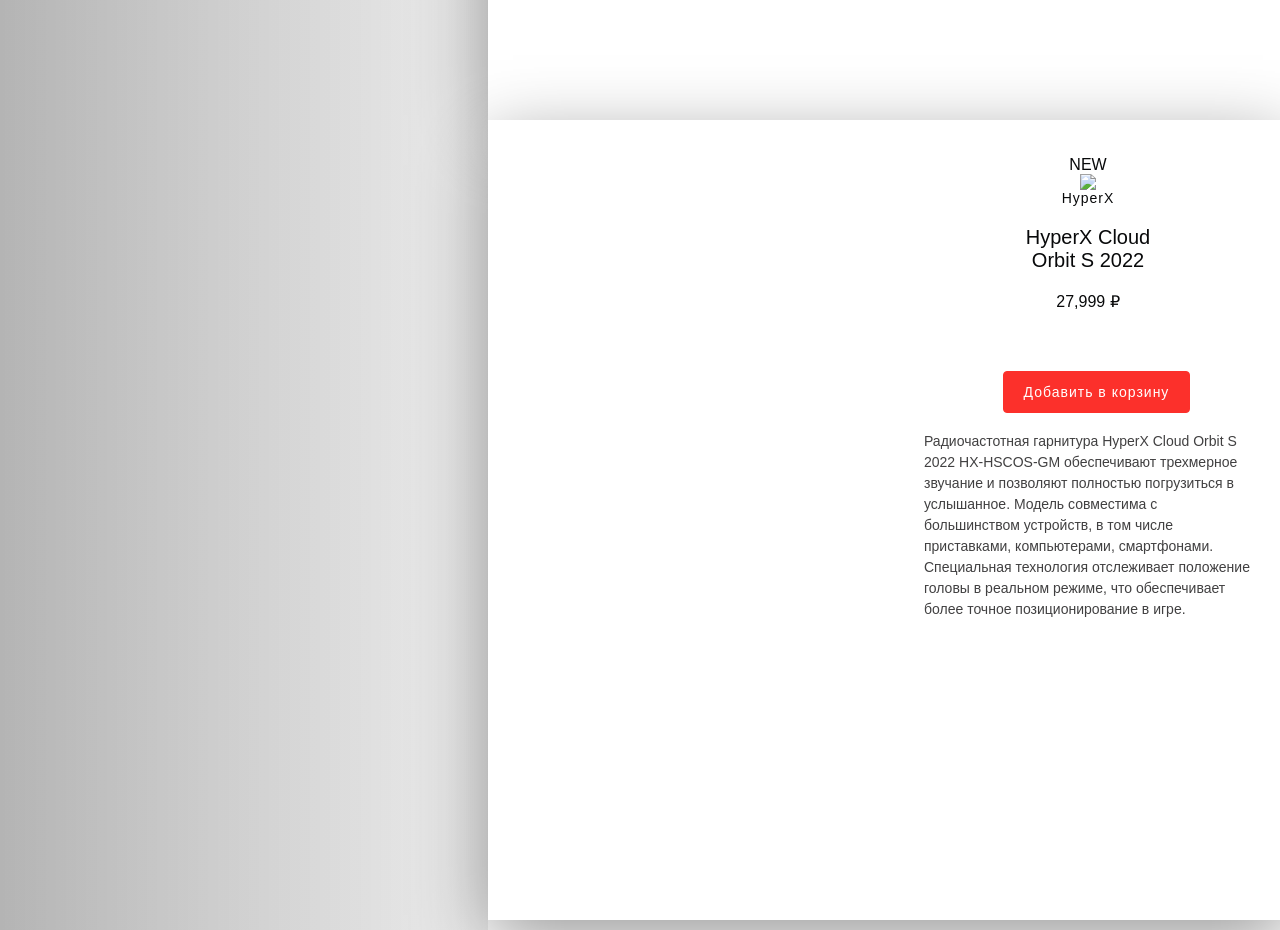
==== commit 268cb566: "Last" ====
--- a/index.html
+++ b/index.html
@@ -197,8 +197,8 @@
             }
           }
           .container {
-            max-width: 1500px;
-            border-radius: 6px;
+            max-width: 1600px;
+            border-radius: 0px;
             overflow-x: none;
             overflow-y: hidden;
             max-height: 800px;
@@ -685,7 +685,6 @@
         </div>
     </form>
     <h1></h1>
-    <form1>
         <section id="section-1">
             <div class="container">
                 <div class="cover"></div>
@@ -2353,8 +2352,6 @@
             
             </div>
         </section>
-    </form1>
-    <form1>
         <section id="section-2">
             <div class="container">
                 <div class="cover"></div>
@@ -2606,8 +2603,6 @@
             
                 </div>
         </section>
-    </form1>
-    <form1>
         <section id="section-3">
             <div class="container">
                 <div class="cover"></div>
@@ -2859,6 +2854,5 @@
             
                 </div>
         </section>
-    </form1>
 </body>
 </html>
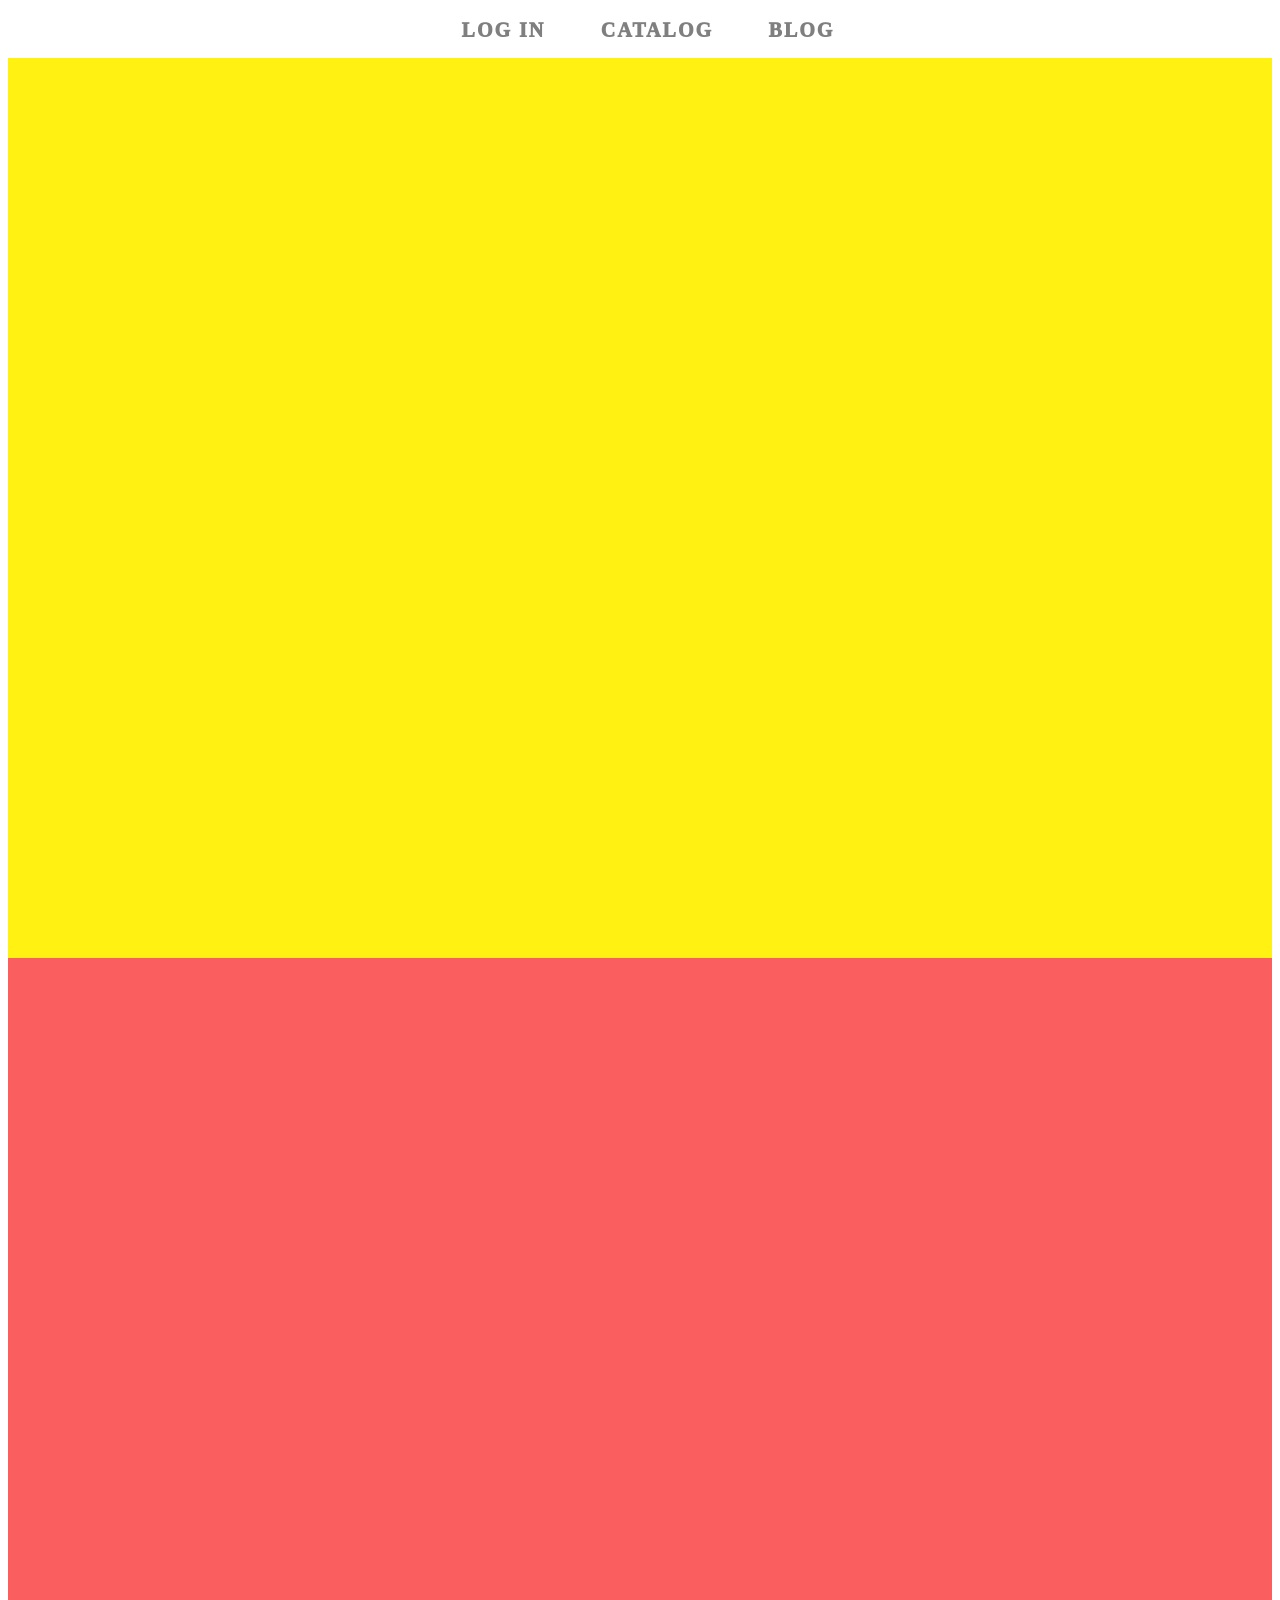
==== commit 4887fa76: "update" ====
--- a/index.html
+++ b/index.html
@@ -1,106 +1,26 @@
 <!DOCTYPE html>
 <html lang="en">
-<script>
-    window.addEventListener("DOMContentLoaded", () => {
-            const products = document.querySelectorAll(".product");
-            const container = document.querySelector(".container");
-            const nav = document.querySelector(".nav");
-            const cover = document.querySelector(".cover");
-            const overlay = document.querySelector(".product__overlay");
-            const productWidth = 310;
-                    function getProductOffset() {
-            return (container.offsetWidth - (container.offsetWidth * 70) / 100) / 2;
-        }
-        function removeActiveClass() {
-            const activeProduct = document.querySelector(".product--active");
-            if (activeProduct) {
-                activeProduct.scrollTop = 0;
-                activeProduct.classList.remove("product--active");
-                container.classList.remove("container--detail");
-            }
-        }
-        products.forEach((product) => {
-            product.addEventListener("click", (e) => {
-                if (e.target.classList.contains("product__close")) {
-                    overlay.style.display = "none";
-                    removeActiveClass();
-                    return;
-                }
-                if (!e.currentTarget.classList.contains("product--active")) {
-                    overlay.style.display = "block";
-                    removeActiveClass();
-                    e.currentTarget.classList.add("product--active");
-                    container.classList.add("container--detail");
-                    product__subtitle.add('product__subtitle--expanded');
-                    product__img.add('.product--active');
-                    const index = parseInt(e.currentTarget.getAttribute("data-index"));
-                    const left = productWidth * index + cover.offsetWidth + index * 6 + nav.offsetWidth - getProductOffset();
-                    container.scrollLeft = left;
-                    overlay.style.display = "none";
-                    if (/Android|webOS|iPhone|iPad|iPod|BlackBerry|IEMobile|Opera Mini/i.test(navigator.userAgent)) {
-                        e.currentTarget.scrollIntoView({ inline: "start" });
-                    }
-                }
-            });
-        });
-    });
-</script>
 <head>
     <meta charset="UTF-8">
     <meta http-equiv="X-UA-Compatible" content="IE=edge">
     <meta name="viewport" content="width=device-width, initial-scale=1.0">
-    <title>Site</title>
-    <style>
-        html{
-            scroll-behavior: smooth;
-        }
-        form1{
-            display: flex;
+    <title>Shop</title>
+</head>
+<style>
+    html{
+        scroll-behavior: smooth;
+    }
+    body{
+        display: grid;
+    }
+    .ul_nav {
+            display:inline-flex;
             flex-direction: row;
-            align-items: center;
-            margin-top: 5px;
-            position: relative;
-            background: #FFFFFF;
-            max-width: auto;
-            max-height: auto;
-            padding: 5px;
-            text-align: center;
-            border-radius: 5px;
-        }
-        #section-1{
-            background: #FFF;
-            width: auto;
-            height: auto;
-        }
-        #section-2{
-            background: #FFF;
-            width: auto;
-            height: auto;
-        }
-        #section-3{
-            background: #FFF;
-            width: auto;
-            height: auto;
-            padding-bottom: 10px;
-        }
-        .navbar a{
-            font-size: 2rem;
-            margin-left: 2rem;
-            color: #FFF;
-            text-decoration: none;
-        }
-        h1{
-            position: relative;
-            top: 0px;
-            font-size: 25px;
-            text-align: center;
-        }
-        .ul_nav {
-            display: flex;;
+            position: fixed;
             justify-content: center;
             align-items: center;
             height: 45px;
-            width: auto;
+            width: 100%;
             gap: 30px;
             text-transform: uppercase;
             letter-spacing: 2px;
@@ -109,6 +29,9 @@
             font-size: 20px;
             cursor: pointer;
             transition: 0.4s all ease;
+            background: transparent;
+            backdrop-filter: blur(10px);
+            
         }
         .ul_nav * {
             -webkit-box-sizing: border-box;
@@ -151,2708 +74,30 @@
             transform: scaleX(1);
             transform-origin: bottom left;
         }
-        html {
-            overflow: scroll;
-            overflow-x: hidden;
-            }
-            ::-webkit-scrollbar {
-            width: 0px;  /* remove scrollbar space */
-            background: transparent;  /* optional: just make scrollbar invisible */
-            }
-            /* optional: show position indicator in red */
-            ::-webkit-scrollbar-thumb {
-            width: 0px;
-            height: 0px;
-            background: rgba(255, 255, 255, 0.5)
-            }
-        @import url("https://fonts.googleapis.com/css2?family=Space+Grotesk:wght@400;500;600&display=swap");
+    .section1{
+        background: #fff111;
+        width: 100%;
+        height: 900px;
+        margin-top: 50px;
+    }
+    .section2{
+        background: #fb5e5e;
+        width: 100%;
+        height: 900px;
+    }
+</style>
+<script>
 
-        :root {
-        --main-color: #fc302b;
-        --font: "Space Grotesk", sans-serif;
-        --border-color: #08090a;
-        }
-        * {
-            box-sizing: border-box;
-            outline: none;
-          }
-          
-          img {
-            max-width: 70%;
-          }
-          body {
-            height: 100vh;
-            -webkit-font-smoothing: antialiased;
-            color: #08090a;
-            display: grid;
-            place-items: center;
-
-            font-family: var(--font);
-            background: linear-gradient(90deg, rgb(180, 180, 180) 0%, rgba(255, 255, 255, 0.753) 50%);
-
-            padding: 0 80px;
-            
-            @media (max-width: 1200px) {
-              padding: 0;
-            }
-          }
-          .container {
-            max-width: 1600px;
-            border-radius: 0px;
-            overflow-x: none;
-            overflow-y: hidden;
-            max-height: 800px;
-            height: 90vh;
-            width: 100%;
-            display: flex;
-            scroll-behavior: smooth;
-            background-color: #ffffff;
-            box-shadow: 0 20px 70px rgba(0, 0, 0, 0.4);
-            @media (max-width: 780px) {
-              max-height: none;
-              border-radius: 0;
-              height: 100%;
-            }
-          }
-        .nav {
-            width: 100px;
-            height: 100%;
-            background-color: #08090a;
-            padding: 28px;
-            display: flex;
-            flex-direction: column;
-            align-items: center;
-            justify-content: space-between;
-            color: #fff;
-            position: relative;
-            z-index: 1;
-            flex-shrink: 0;
-          
-                @media (max-width: 768px) {
-                width: 60px;
-                }
-                
-                @media (max-width: 768px) {
-                
-                &__text {
-                    writing-mode: vertical-rl;
-                    transform: rotate(-180deg);            
-                    @media (max-width: 800px) {
-                        display: none;
-                    }
-                }
-                &__shop {
-                width: 24px;
-                }
-                &__cart {
-                position: relative;
-                display: flex;
-                align-items: center;
-                justify-content: center;
-                flex-direction: column;
-                span {
-                    background-color: var(--main-color);
-                    border: 2px solid #08090a;
-                    height: 20px;
-                    display: flex;
-                    font-weight: 500;
-                    align-items: center;
-                    justify-content: center;
-                    border-radius: 50%;
-                    font-size: 12px;
-                    width: 20px;
-                    color: #fff;
-                    line-height: 1;
-                    right: -6px;
-                    top: -8px;
-                    position: absolute;
-                    }
-                }
-            }
-        }
-        .cover {
-            background-image: url("https://img2.rudalle.ru/images/d1/30/cf/d130cf92b9744ef58ba31445bf037214_00000.jpg");
-            width: 400px;
-            display: flex;
-            justify-content: center;
-            font-size: 48px;
-            color: #fff;
-            background-repeat: no-repeat;
-            background-size: cover;
-            align-items: center;
-            background-position: center;
-            text-align: center;
-            font-weight: 500;
-            flex-shrink: 0;
-            @media (max-width: 768px) {
-                width: 300px;
-            }
-        }
-        .product {
-            display: flex;
-            flex-direction: column;
-            align-items: center;
-            padding: 36px;
-            background-color: #fff;
-            width: 400px;
-            overflow-y: auto;
-            scroll-behavior: smooth;
-            transition: 0.6s;
-            flex-shrink: 0;
-          }
-          
-          .product + .product {
-            margin-left: 6px;
-          }
-          
-          .product__img {
-            width: 100%;
-            object-fit: contain;
-            margin: 40px 0;
-            max-width: 300px;
-            transition: 0.3s;
-          }
-          
-          .product__title {
-            max-width: 12ch;
-            text-align: center;
-            font-size: 20px;
-            font-weight: 500;
-            margin: 20px 0;
-            transition: 0.6s;
-          }
-          
-          .product__brand {
-            font-size: 14px;
-            letter-spacing: 1px;
-            transition: 0.6s;
-          }
-          
-          .product__price {
-            margin-bottom: 30px;
-            transition: 0.6s;
-          }
-          
-          .product__subtitle {
-            color: #414041;
-            line-height: 1.5em;
-            font-size: 14px;
-            margin-bottom: 20px;
-          }
-          
-          .product__subtitle--expanded {
-            display: none;
-          }
-          
-          .product__detail {
-            margin-top: auto;
-            font-weight: 500;
-            font-size: 14px;
-            letter-spacing: 1px;
-          }
-          
-          .product__detail-img {
-            display: none;
-          }
-          
-          .product__buttons {
-            align-items: center;
-            display: none;
-            min-width: 80%;
-            margin-bottom: 36px;
-          }
-          
-          @media (max-width: 1000px) {
-            .product__buttons {
-              flex-direction: column;
-              justify-content: center;
-            }
-          
-            .product__option--active.product__add {
-              margin-left: 0;
-              margin-top: 16px;
-            }
-          }
-          
-          .product__options {
-            display: flex;
-            align-items: center;
-          }
-          
-          .product__option {
-            background-color: transparent;
-            border: 1px solid var(--border-color);
-            padding: 12px 20px;
-            font-size: 14px;
-            font-weight: 500;
-            letter-spacing: 1px;
-            font-family: var(--font);
-            margin-right: -1px;
-          }
-          
-          @media (max-width: 650px) {
-            .product__option {
-              padding: 8px 16px;
-            }
-          }
-          
-          .product__option:first-child {
-            border-radius: 4px 0 0 4px;
-          }
-          
-          .product__option:last-child {
-            border-radius: 0 4px 4px 0;
-          }
-          
-          .product__option--active {
-            background-color: var(--border-color);
-            color: #fff;
-            border-color: var(--border-color);
-          }
-          
-          .product__add.product__option {
-            background-color: var(--main-color);
-            color: #fff;
-            margin-left: 16px;
-            flex-grow: 1;
-            border-radius: 4px;
-            border-color: var(--main-color);
-        }
-        .product--active {
-            width: 60%;
-            padding-left: 70px;
-            padding-right: 70px;
-            overflow-x: hidden;
-            overflow-y: auto;
-            padding-bottom: 0;
-            }
-
-            @media (max-width: 650px) {
-            .product--active {
-                width: 100%;
-                padding-left: 30px;
-                padding-right: 30px;
-            }
-            }
-
-            .product--active .product__title {
-            font-size: 44px;
-            max-width: none;
-            }
-
-            @media (max-width: 650px) {
-            .product--active .product__title {
-                font-size: 28px;
-            }
-            }
-
-            .product--active .product__detail {
-            display: none;
-            }
-
-            .product--active .product__price {
-            font-size: 24px;
-            }
-
-            .product--active .product__brand {
-            font-size: 16px;
-            }
-
-            .product--active .product__subtitle {
-            display: none;
-            }
-
-            .product--active .product__detail-img {
-            display: block;
-            margin-top: 20px;
-            margin: 20px -70px 0;
-            max-width: none;
-            width: calc(100% + 140px);
-            }
-
-            @media (max-width: 650px) {
-            .product--active .product__detail-img {
-                width: calc(100% + 60px);
-            }
-            }
-
-            .product--active .product__subtitle--expanded {
-            display: block;
-            animation-name: transform;
-            animation-duration: 0.6s;
-            animation-delay: var(--delay);
-            animation-fill-mode: both;
-            }
-
-            .product--active .product__buttons {
-            display: flex;
-            animation-name: transform;
-            animation-duration: 0.6s;
-            animation-delay: var(--delay);
-            animation-fill-mode: both;
-            }
-
-            .product--active .product__table,
-            .product--active .product__grid,
-            .product--active .product__close {
-            display: flex;
-            }
-        .product__table {
-        background-color: #08090a;
-        color: #fff;
-        margin: 0 -70px;
-        padding: 70px 100px;
-        width: calc(100% + 140px);
-        flex-direction: column;
-        display: none;
-        }
-
-        @media (max-width: 650px) {
-        .product__table {
-            width: calc(100% + 60px);
-            padding: 50px 30px;
-        }
-        }
-
-        .product__table-title {
-        font-weight: 600;
-        letter-spacing: 1px;
-        font-size: 20px;
-        margin-bottom: 30px;
-        }
-
-        .product__table-row {
-        display: flex;
-        padding-top: 12px;
-        margin-top: 12px;
-        border-top: 1px solid rgba(255, 255, 255, 0.1);
-        }
-
-        @media (max-width: 650px) {
-        .product__table-row {
-            flex-direction: column;
-        }
-        }
-
-        .product__table-cell {
-        line-height: 1.5;
-        font-size: 14px;
-        }
-
-        .product__table-cell:first-child {
-        flex-shrink: 0;
-        font-weight: 500;
-        letter-spacing: 1px;
-        width: 260px;
-        color: rgba(255, 255, 255, 0.7);
-        }
-
-        @media (max-width: 650px) {
-        .product__table-cell:first-child {
-            width: auto;
-            margin-bottom: 2px;
-        }
-        }
-
-        .product__option {
-        border-color: #323132;
-        border-radius: 4px;
-        text-align: center;
-        margin-top: 30px;
-        background-color: #323132;
-        }
-
-        @keyframes transform {
-        0% {
-            opacity: 0;
-            transform: translatey(100px);
-        }
-        100% {
-            opacity: 1;
-            transform: none;
-        }
-        }
-
-        .product__grid {
-        display: flex;
-        margin: 0 -70px;
-        width: calc(100% + 140px);
-        flex-wrap: wrap;
-        display: none;
-        }
-
-        @media (max-width: 650px) {
-        .product__grid {
-            width: calc(100% + 60px);
-        }
-        }
-
-        .product__grid img {
-        width: 33.333%;
-        max-height: 320px;
-        object-fit: cover;
-        }
-
-        .product__grid img:nth-child(3) ~ img {
-        width: 50%;
-        max-height: none;
-        }
-        .product__close {
-        position: sticky;
-        display: none;
-        z-index: 1;
-        top: 0;
-        margin-right: -40px;
-        width: 36px;
-        height: 36px;
-        border-radius: 50%;
-        margin-left: auto;
-        color: transparent;
-        flex-shrink: 0;
-        overflow: hidden;
-        background-image: url("data:image/svg+xml,%3Csvg xmlns='http://www.w3.org/2000/svg' viewBox='0 0 24 24' width='24' height='24' stroke='%23fff' stroke-width='2' fill='%23fff' stroke-linecap='round' stroke-linejoin='round' class='css-i6dzq1'%3E%3Cline x1='18' y1='6' x2='6' y2='18'%3E%3C/line%3E%3Cline x1='6' y1='6' x2='18' y2='18'%3E%3C/line%3E%3C/svg%3E");
-        background-position: center;
-        background-repeat: no-repeat;
-        background-position: center;
-        white-space: nowrap;
-        border: 0;
-        cursor: pointer;
-        background-color: rgba(0, 0, 0, 0.5);
-        }
-
-        @media (max-width: 650px) {
-        .product__close {
-            margin-top: -26px;
-            margin-right: 0;
-        }
-        }
-
-        .product__overlay {
-        width: 80%;
-        display: none;
-        overflow: hidden;
-        height: 40px;
-        background-color: red;
-        flex-shrink: 0;
-        }
-
-        .container--detail .product:not(.product--active) {
-        opacity: 0.3;
-        }
-
-        .container--detail .product:not(.product--active):hover {
-        opacity: 0.7;
-        }
-
-        .container:not(.container--detail) .product:hover {
-        box-shadow: 0 4px 0 0 var(--main-color) inset;
-        }
-
-        .container:not(.container--detail) .product:hover .product__img {
-        transform: scale(1.07);
-        }
-        input{
-            width: auto;
-            height: 25px;
-            border-radius: 5px;
-            padding: none;
-            font-size: large;
-            position: absolute;
-            top: 70px; left:30px;
-        }
-        input[type="text"]{
-            width: auto;
-            height: 25px;
-            border-radius: 5px;
-            padding: none;
-            font-size: large;
-            position: absolute;
-            top: 30px; left:30px;
-        }
-
-    </style>
-
-</head>
+</script>
 <body>
-    <h1></h1>
-    <form>
-        
-        <div class="ul_nav">
-            <li><a href="login.html">Авторизация</a><li>
-            <li><a href="catalog.html">Каталог</a></li>
-            <li><a href="order">Заказ</a></li>
-            <li><a href="shop">Магазины</a></li>
-        </div>
-    </form>
-    <h1></h1>
-        <section id="section-1">
-            <div class="container">
-                <div class="cover"></div>
-                <div class="product" data-index="0">
-                    <div class="product__close">Закрыть</div>
-                    <div class="product__new">NEW</div>
-                    <img src="https://c.dns-shop.ru/thumb/st1/fit/500/500/3fb8cb8e3443f4409ebfb4357cbe20df/59fa2590bfc7aba209dbed743db0e16315190f6a534162529d0e404dc4be7425.jpg.webp" class="product-img"/>
-                    <div class="product__brand">HyperX</div>
-                    <div class="product__title">HyperX Cloud Orbit S 2022</div>
-                    <div class="product__price">27,999 ₽</div>
-                    <div class="product_buttons" style="--delay: 0.2s">
-                        <button class="product__option product__add">Добавить в корзину</button>
-                    </div>
-                    <br>
-                <div class="product__subtitle">Радиочастотная гарнитура HyperX Cloud Orbit S 2022 HX-HSCOS-GM обеспечивают трехмерное звучание и позволяют полностью
-                погрузиться в услышанное. Модель совместима с большинством устройств, в том числе приставками, компьютерами,
-                смартфонами. Специальная технология отслеживает положение головы в реальном режиме, что обеспечивает более точное
-                позиционирование в игре.</div>
-                <div class="product__subtitle product__subtitle--expanded" style="--delay: 0.3s">Bluetooth-гарнитура Bose QuietComfort
-                    45 представлена в черном корпусе и обладает складной конструкцией. Это позволяет
-                    удобно переносить наушники в компактном футляре, который защищает их от внешних воздействий. Связь с мобильной
-                    техникой
-                    и компьютерами обеспечивает канал Bluetooth 5.1. Для оперативной установки связи наушники могут использовать
-                    технологию
-                    NFC</div>
-                <div class="product__subtitle product__subtitle--expanded" style="--delay: 0.4s">Наушники Bose QuietComfort 45 с
-                    охватывающими мягкими амбушюрами содержат поворотные чаши и фиксируются на регулируемое
-                    оголовье. Это позволяет настроить их так, чтобы вы могли находиться в них долго, не ощущая дискомфорта. Микрофон,
-                    зафиксированный в корпусе, позволяет передавать чистый и четкий голос благодаря системе шумоподавления. Режим «Talk
-                    through» поможет пользователю, не снимая наушников, слышать окружающие звуки.
-                    От аккумулятора устройство будет работать в течение 24 часов. Сбалансированный звук с чистыми высокими частотами и
-                    глубокими басами обеспечивает особая акустическая технология. Вы получаете качественный Hi-Fi-звук, активный
-                    эквалайзер,
-                    оптимизирующий громкость звучания.</div>
-                <div class="product__subtitle product__subtitle--expanded" style="--delay: 0.5s"></div>
-                <img src="">
-                <div class="product__table">
-                    <div class="product__table-title">Характеристики</div>
-                    <div class="product__table-row">Общие параметры</div>
-                    <div class="product__table-row">
-                        <div class="product__table-cell">Тип</div>
-                        <div class="product__table-cell">Радиочастотная гарнитура</div>
-                    </div>
-                    <div class="product__table-row">
-                        <div class="product__table-cell">Модель</div>
-                        <div class="product__table-cell">HyperX Cloud Orbit S 2022 HX-HSCOS-GM</div>
-                    </div>
-                    <div class="product__table-row">
-                        <div class="product__table-cell">Код производителя</div>
-                        <div class="product__table-cell">[4P5M2AA]</div>
-                    </div>
-                    <div class="product__table-row">
-                        <div class="product__table-cell">Игровые наушники</div>
-                        <div class="product__table-cell">Да</div>
-                    </div>
-                    <div class="product__table-row">
-                        <div class="product__table-cell">Способ передачи сигнала</div>
-                        <div class="product__table-cell">Проводной, радиоканал</div>
-                    </div>
-                    <div class="product__table-row">Внешний вид и конструкция</div>
-                    <div class="product__table-row">
-                        <div class="product__table-cell">Тип конструкции</div>
-                        <div class="product__table-cell">Охватывающие</div>
-                    </div>
-                    <div class="product__table-row">
-                        <div class="product__table-cell">Основной цвет наушников</div>
-                        <div class="product__table-cell">Черный</div>
-                    </div>
-                    <div class="product__table-row">
-                        <div class="product__table-cell">Материал корпуса</div>
-                        <div class="product__table-cell">Пласти, экокожа</div>
-                    </div>
-                    <div class="product__table-row">
-                        <div class="product__table-cell">Матриал амбушюр</div>
-                        <div class="product__table-cell">Мягкая пена, экокожа</div>
-                    </div>
-                    <div class="product__table-row">
-                        <div class="product__table-cell">Метод крепления</div>
-                        <div class="product__table-cell">Оголовье</div>
-                    </div>
-                    <div class="product__table-row">
-                        <div class="product__table-cell">Подсветка</div>
-                        <div class="product__table-cell">Нет</div>
-                    </div>
-                    <div class="product__table-row">
-                        <div class="product__table-cell">Складные</div>
-                        <div class="product__table-cell">Нет</div>
-                    </div>
-                    <div class="product__table-row">
-                        <div class="product__table-cell">Особенности конструкции</div>
-                        <div class="product__table-cell">Мягкие амбушюры, мягкое оголовье, поворотные чаши, регулируемое оголовье</div>
-                    </div>
-                    <div class="product__table-row">Акустические характеристики</div>
-                    <div class="product__table-row">
-                        <div class="product__table-cell">Формат звуковой схемы</div>
-                        <div class="product__table-cell">7.1 Virtual</div>
-                    </div>
-                    <div class="product__table-row">
-                        <div class="product__table-cell">Тип аккустического оформления</div>
-                        <div class="product__table-cell">Закрытые</div>
-                    </div>
-                    <div class="product__table-row">
-                        <div class="product__table-cell">Диаметр мембраны излучателей</div>
-                        <div class="product__table-cell">100мм</div>
-                    </div>
-                    <div class="product__table-row">
-                        <div class="product__table-cell">Минимальная воспроизводимая частота</div>
-                        <div class="product__table-cell">10Гц</div>
-                    </div>
-                    <div class="product__table-row">
-                        <div class="product__table-cell">Максимальная воспроизводимая частота</div>
-                        <div class="product__table-cell">50000Гц</div>
-                    </div>
-                    <div class="product__table-row">
-                        <div class="product__table-cell">Чувствительность</div>
-                        <div class="product__table-cell">120Дб</div>
-                    </div>
-                    <div class="product__table-row">
-                        <div class="product__table-cell">Количество излучателей с каждой стороны</div>
-                        <div class="product__table-cell">1</div>
-                    </div>
-                    <div class="product__table-row">Характеристики микрофона</div>
-                    <div class="product__table-row">
-                        <div class="product__table-cell">Микрофон</div>
-                        <div class="product__table-cell">Есть</div>
-                    </div>
-                    <div class="product__table-row">
-                        <div class="product__table-cell">Расположение микрофона</div>
-                        <div class="product__table-cell">На наушниках</div>
-                    </div>
-                    <div class="product__table-row">
-                        <div class="product__table-cell">Съемный микрофон</div>
-                        <div class="product__table-cell">Есть</div>
-                    </div>
-                    <div class="product__table-row">
-                        <div class="product__table-cell">Крепление микрофона</div>
-                        <div class="product__table-cell">Подвижное</div>
-                    </div>
-                    <div class="product__table-row">
-                        <div class="product__table-cell">Функции и особенности микрофона</div>
-                        <div class="product__table-cell">Ветрозащита микрофона, гибкий микрофон, шумоподавление микрофона</div>
-                    </div>
-                    <div class="product__table-row">Параметры подключения</div>
-                    <div class="product__table-row">
-                        <div class="product__table-cell">Разъем для подключения к устройству</div>
-                        <div class="product__table-cell">USB, USB Type C, jack 3.5 мм</div>
-                    </div>
-                    <div class="product__table-row">
-                        <div class="product__table-cell">Разъем зарядки</div>
-                        <div class="product__table-cell">USB Type C</div>
-                    </div>
-                    <div class="product__table-row">
-                        <div class="product__table-cell">Отсоединяемый кабель</div>
-                        <div class="product__table-cell">Есть</div>
-                    </div>
-                    <div class="product__table-row">
-                        <div class="product__table-cell">Длина кабеля</div>
-                        <div class="product__table-cell">1.5м</div>
-                    </div>
-                    <div class="product__table-row">
-                        <div class="product__table-cell">Форма штекера кабель</div>
-                        <div class="product__table-cell">Прямой</div>
-                    </div>
-                    <div class="product__table-row">
-                        <div class="product__table-cell">Дополнительный кабель в комплекте</div>
-                        <div class="product__table-cell">Аудиокабель jack 3.5 мм, кабель соединительный USB</div>
-                    </div>
-                    <div class="product__table-row">
-                        <div class="product__table-cell">Длина дополнительного кабеля</div>
-                        <div class="product__table-cell">1.2 м, 3 м</div>
-                    </div>
-                    <div class="product__table-row">
-                        <div class="product__table-cell">Особенности кабеля</div>
-                        <div class="product__table-cell">Позолоченный штекер, тканевая оплетка</div>
-                    </div>
-                    <div class="product__table-row">Функции и управление</div>
-                    <div class="product__table-row">
-                        <div class="product__table-cell">Система активного шумоподавления</div>
-                        <div class="product__table-cell">Нет</div>
-                    </div>
-                    <div class="product__table-row">
-                        <div class="product__table-cell">Прозрачный звук</div>
-                        <div class="product__table-cell">Нет</div>
-                    </div>
-                    <div class="product__table-row">
-                        <div class="product__table-cell">Сенсорное управление</div>
-                        <div class="product__table-cell">Нет</div>
-                    </div>
-                    <div class="product__table-row">
-                        <div class="product__table-cell">Регулятор громкости</div>
-                        <div class="product__table-cell">Есть</div>
-                    </div>
-                    <div class="product__table-row">
-                        <div class="product__table-cell">Функции клавиш</div>
-                        <div class="product__table-cell">Включение/выключение микрофона, включение/выключение объемного звука</div>
-                    </div>
-                    <div class="product__table-row">
-                        <div class="product__table-cell">Заявленная совместимость с консолями</div>
-                        <div class="product__table-cell">Nintendo Switch, PS4, PS5, Xbox Series X|S, Xbox one</div>
-                    </div>
-                    <div class="product__table-row">Питание</div>
-                    <div class="product__table-row">
-                        <div class="product__table-cell">Время работы на одном заряде</div>
-                        <div class="product__table-cell">до 10ч</div>
-                    </div>
-                    <div class="product__table-row">
-                        <div class="product__table-cell">Поддержка беспроводной зарядки</div>
-                        <div class="product__table-cell">Нет</div>
-                    </div>
-                    <div class="product__table-row">
-                        <div class="product__table-cell">Быстрая зарядка</div>
-                        <div class="product__table-cell">Нет</div>
-                    </div>
-                    <div class="product__table-row">Дополнительная информация</div>
-                    <div class="product__table-row">
-                        <div class="product__table-cell">Комплектация</div>
-                        <div class="product__table-cell">Аудиокабель соединительный 3 шт, микрофон, чехол</div>
-                    </div>
-                    <div class="product__table-row">
-                        <div class="product__table-cell">Особенности, дополнительно</div>
-                        <div class="product__table-cell">Технология Waves Nx</div>
-                    </div>
-                    <div class="product__table-row">
-                        <div class="product__table-cell">Вес</div>
-                        <div class="product__table-cell">368г</div>
-                    </div>
-                    <br><br>
-                    <div class="product__grid">
-                        <img src="https://mychooz.com/wp-content/uploads/2020/07/img_2547.jpg">
-                        <img src="https://gadgetpage.ru/uploads/posts/2020-03/1584124044_9.jpg">
-                        <img src="https://doctorhead.ru/upload/resize_cache/iblock/7d0/g42bhkq7a1zkgziwuld4rlcfc03a0107/676_560_1/HyperX_Cloud_Orbit_S_Gun_Metal.jpg">
-                        <img src="https://tech-bit.ru/upload/iblock/a91/6da910c7f6c5b3f3f0ec69221e08fab3.jpg">
-                        <img src="https://tehnobzor.ru/wp-content/uploads/2020/02/hyperx-cloud-orbit-s-3.jpg">
-                    </div>
-                    <div class="product__detail">VIEW DETAILS</div>
-                    <div class="product__overlay"></div>
-                </div>
-                
-            </div>
-            <div class="product" data-index="0">
-                <div class="product__close">Закрыть</div>
-                <div class="product__new">NEW</div>
-                <img src="https://c.dns-shop.ru/thumb/st1/fit/500/500/8f1962e03fc23979d6acecf22a491240/ce5342b0071779ed5d64fd123405fc1bc62155efd67220eb79ba6099a2ef73b9.jpg.webp"
-                    class="product-img" />
-                <div class="product__brand">Sennheiser</div>
-                <div class="product__title">Sennheiser HD 660 S</div>
-                <div class="product__price">40,499 ₽</div>
-                <div class="product_buttons" style="--delay: 0.2s">
-                    <button class="product__option product__add">Добавить в корзину</button>
-                </div>
-                <br>
-                <div class="product__subtitle">Проводные наушники Sennheiser HD 660 S, представленные в черном цвете, характеризуются высочайшим качеством звука и
-                функциональной конструкцией. Мягкое оголовье наушников позволяет находиться в них очень долго и при этом не испытывать
-                дискомфорта.Овальные амбушюры из микрофибры плотно и мягко прилегают к ушам, не пропуская посторонние звуки. Открытое акустическое
-                оформление предполагает максимально естественное звучание.</div>
-                <div class="product__subtitle product__subtitle--expanded" style="--delay: 0.3s">Bluetooth-гарнитура Bose QuietComfort
-                    45 представлена в черном корпусе и обладает складной конструкцией. Это позволяет
-                    удобно переносить наушники в компактном футляре, который защищает их от внешних воздействий. Связь с мобильной
-                    техникой
-                    и компьютерами обеспечивает канал Bluetooth 5.1. Для оперативной установки связи наушники могут использовать
-                    технологию
-                    NFC</div>
-                <div class="product__subtitle product__subtitle--expanded" style="--delay: 0.4s">Наушники Bose QuietComfort 45 с
-                    охватывающими мягкими амбушюрами содержат поворотные чаши и фиксируются на регулируемое
-                    оголовье. Это позволяет настроить их так, чтобы вы могли находиться в них долго, не ощущая дискомфорта. Микрофон,
-                    зафиксированный в корпусе, позволяет передавать чистый и четкий голос благодаря системе шумоподавления. Режим «Talk
-                    through» поможет пользователю, не снимая наушников, слышать окружающие звуки.
-                    От аккумулятора устройство будет работать в течение 24 часов. Сбалансированный звук с чистыми высокими частотами и
-                    глубокими басами обеспечивает особая акустическая технология. Вы получаете качественный Hi-Fi-звук, активный
-                    эквалайзер,
-                    оптимизирующий громкость звучания.</div>
-                <div class="product__subtitle product__subtitle--expanded" style="--delay: 0.5s"></div>
-                <img src="">
-                <div class="product__table">
-                    <div class="product__table-title">Характеристики</div>
-                    <div class="product__table-row">Общие параметры</div>
-                    <div class="product__table-row">
-                        <div class="product__table-cell">Тип</div>
-                        <div class="product__table-cell">Радиочастотная гарнитура</div>
-                    </div>
-                    <div class="product__table-row">
-                        <div class="product__table-cell">Модель</div>
-                        <div class="product__table-cell">HyperX Cloud Orbit S 2022 HX-HSCOS-GM</div>
-                    </div>
-                    <div class="product__table-row">
-                        <div class="product__table-cell">Код производителя</div>
-                        <div class="product__table-cell">[4P5M2AA]</div>
-                    </div>
-                    <div class="product__table-row">
-                        <div class="product__table-cell">Игровые наушники</div>
-                        <div class="product__table-cell">Да</div>
-                    </div>
-                    <div class="product__table-row">
-                        <div class="product__table-cell">Способ передачи сигнала</div>
-                        <div class="product__table-cell">Проводной, радиоканал</div>
-                    </div>
-                    <div class="product__table-row">Внешний вид и конструкция</div>
-                    <div class="product__table-row">
-                        <div class="product__table-cell">Тип конструкции</div>
-                        <div class="product__table-cell">Охватывающие</div>
-                    </div>
-                    <div class="product__table-row">
-                        <div class="product__table-cell">Основной цвет наушников</div>
-                        <div class="product__table-cell">Черный</div>
-                    </div>
-                    <div class="product__table-row">
-                        <div class="product__table-cell">Материал корпуса</div>
-                        <div class="product__table-cell">Пласти, экокожа</div>
-                    </div>
-                    <div class="product__table-row">
-                        <div class="product__table-cell">Матриал амбушюр</div>
-                        <div class="product__table-cell">Мягкая пена, экокожа</div>
-                    </div>
-                    <div class="product__table-row">
-                        <div class="product__table-cell">Метод крепления</div>
-                        <div class="product__table-cell">Оголовье</div>
-                    </div>
-                    <div class="product__table-row">
-                        <div class="product__table-cell">Подсветка</div>
-                        <div class="product__table-cell">Нет</div>
-                    </div>
-                    <div class="product__table-row">
-                        <div class="product__table-cell">Складные</div>
-                        <div class="product__table-cell">Нет</div>
-                    </div>
-                    <div class="product__table-row">
-                        <div class="product__table-cell">Особенности конструкции</div>
-                        <div class="product__table-cell">Мягкие амбушюры, мягкое оголовье, поворотные чаши, регулируемое оголовье
-                        </div>
-                    </div>
-                    <div class="product__table-row">Акустические характеристики</div>
-                    <div class="product__table-row">
-                        <div class="product__table-cell">Формат звуковой схемы</div>
-                        <div class="product__table-cell">7.1 Virtual</div>
-                    </div>
-                    <div class="product__table-row">
-                        <div class="product__table-cell">Тип аккустического оформления</div>
-                        <div class="product__table-cell">Закрытые</div>
-                    </div>
-                    <div class="product__table-row">
-                        <div class="product__table-cell">Диаметр мембраны излучателей</div>
-                        <div class="product__table-cell">100мм</div>
-                    </div>
-                    <div class="product__table-row">
-                        <div class="product__table-cell">Минимальная воспроизводимая частота</div>
-                        <div class="product__table-cell">10Гц</div>
-                    </div>
-                    <div class="product__table-row">
-                        <div class="product__table-cell">Максимальная воспроизводимая частота</div>
-                        <div class="product__table-cell">50000Гц</div>
-                    </div>
-                    <div class="product__table-row">
-                        <div class="product__table-cell">Чувствительность</div>
-                        <div class="product__table-cell">120Дб</div>
-                    </div>
-                    <div class="product__table-row">
-                        <div class="product__table-cell">Количество излучателей с каждой стороны</div>
-                        <div class="product__table-cell">1</div>
-                    </div>
-                    <div class="product__table-row">Характеристики микрофона</div>
-                    <div class="product__table-row">
-                        <div class="product__table-cell">Микрофон</div>
-                        <div class="product__table-cell">Есть</div>
-                    </div>
-                    <div class="product__table-row">
-                        <div class="product__table-cell">Расположение микрофона</div>
-                        <div class="product__table-cell">На наушниках</div>
-                    </div>
-                    <div class="product__table-row">
-                        <div class="product__table-cell">Съемный микрофон</div>
-                        <div class="product__table-cell">Есть</div>
-                    </div>
-                    <div class="product__table-row">
-                        <div class="product__table-cell">Крепление микрофона</div>
-                        <div class="product__table-cell">Подвижное</div>
-                    </div>
-                    <div class="product__table-row">
-                        <div class="product__table-cell">Функции и особенности микрофона</div>
-                        <div class="product__table-cell">Ветрозащита микрофона, гибкий микрофон, шумоподавление микрофона</div>
-                    </div>
-                    <div class="product__table-row">Параметры подключения</div>
-                    <div class="product__table-row">
-                        <div class="product__table-cell">Разъем для подключения к устройству</div>
-                        <div class="product__table-cell">USB, USB Type C, jack 3.5 мм</div>
-                    </div>
-                    <div class="product__table-row">
-                        <div class="product__table-cell">Разъем зарядки</div>
-                        <div class="product__table-cell">USB Type C</div>
-                    </div>
-                    <div class="product__table-row">
-                        <div class="product__table-cell">Отсоединяемый кабель</div>
-                        <div class="product__table-cell">Есть</div>
-                    </div>
-                    <div class="product__table-row">
-                        <div class="product__table-cell">Длина кабеля</div>
-                        <div class="product__table-cell">1.5м</div>
-                    </div>
-                    <div class="product__table-row">
-                        <div class="product__table-cell">Форма штекера кабель</div>
-                        <div class="product__table-cell">Прямой</div>
-                    </div>
-                    <div class="product__table-row">
-                        <div class="product__table-cell">Дополнительный кабель в комплекте</div>
-                        <div class="product__table-cell">Аудиокабель jack 3.5 мм, кабель соединительный USB</div>
-                    </div>
-                    <div class="product__table-row">
-                        <div class="product__table-cell">Длина дополнительного кабеля</div>
-                        <div class="product__table-cell">1.2 м, 3 м</div>
-                    </div>
-                    <div class="product__table-row">
-                        <div class="product__table-cell">Особенности кабеля</div>
-                        <div class="product__table-cell">Позолоченный штекер, тканевая оплетка</div>
-                    </div>
-                    <div class="product__table-row">Функции и управление</div>
-                    <div class="product__table-row">
-                        <div class="product__table-cell">Система активного шумоподавления</div>
-                        <div class="product__table-cell">Нет</div>
-                    </div>
-                    <div class="product__table-row">
-                        <div class="product__table-cell">Прозрачный звук</div>
-                        <div class="product__table-cell">Нет</div>
-                    </div>
-                    <div class="product__table-row">
-                        <div class="product__table-cell">Сенсорное управление</div>
-                        <div class="product__table-cell">Нет</div>
-                    </div>
-                    <div class="product__table-row">
-                        <div class="product__table-cell">Регулятор громкости</div>
-                        <div class="product__table-cell">Есть</div>
-                    </div>
-                    <div class="product__table-row">
-                        <div class="product__table-cell">Функции клавиш</div>
-                        <div class="product__table-cell">Включение/выключение микрофона, включение/выключение объемного звука</div>
-                    </div>
-                    <div class="product__table-row">
-                        <div class="product__table-cell">Заявленная совместимость с консолями</div>
-                        <div class="product__table-cell">Nintendo Switch, PS4, PS5, Xbox Series X|S, Xbox one</div>
-                    </div>
-                    <div class="product__table-row">Питание</div>
-                    <div class="product__table-row">
-                        <div class="product__table-cell">Время работы на одном заряде</div>
-                        <div class="product__table-cell">до 10ч</div>
-                    </div>
-                    <div class="product__table-row">
-                        <div class="product__table-cell">Поддержка беспроводной зарядки</div>
-                        <div class="product__table-cell">Нет</div>
-                    </div>
-                    <div class="product__table-row">
-                        <div class="product__table-cell">Быстрая зарядка</div>
-                        <div class="product__table-cell">Нет</div>
-                    </div>
-                    <div class="product__table-row">Дополнительная информация</div>
-                    <div class="product__table-row">
-                        <div class="product__table-cell">Комплектация</div>
-                        <div class="product__table-cell">Аудиокабель соединительный 3 шт, микрофон, чехол</div>
-                    </div>
-                    <div class="product__table-row">
-                        <div class="product__table-cell">Особенности, дополнительно</div>
-                        <div class="product__table-cell">Технология Waves Nx</div>
-                    </div>
-                    <div class="product__table-row">
-                        <div class="product__table-cell">Вес</div>
-                        <div class="product__table-cell">368г</div>
-                    </div>
-                    <br><br>
-                    <div class="product__grid">
-                        <img src="https://mychooz.com/wp-content/uploads/2020/07/img_2547.jpg">
-                        <img src="https://gadgetpage.ru/uploads/posts/2020-03/1584124044_9.jpg">
-                        <img
-                            src="https://doctorhead.ru/upload/resize_cache/iblock/7d0/g42bhkq7a1zkgziwuld4rlcfc03a0107/676_560_1/HyperX_Cloud_Orbit_S_Gun_Metal.jpg">
-                        <img src="https://tech-bit.ru/upload/iblock/a91/6da910c7f6c5b3f3f0ec69221e08fab3.jpg">
-                        <img src="https://tehnobzor.ru/wp-content/uploads/2020/02/hyperx-cloud-orbit-s-3.jpg">
-                    </div>
-                    <div class="product__detail">VIEW DETAILS</div>
-                    <div class="product__overlay"></div>
-                </div>
-            
-            </div>
-            <div class="product" data-index="0">
-                <div class="product__close">Закрыть</div>
-                <div class="product__new">NEW</div>
-                <img src="https://c.dns-shop.ru/thumb/st4/fit/500/500/4025774270e5c1fab1f6c4363bc2d6e0/3a59d34d298caec7b0edc10066dacf9ccf8c11600c8ab1a711b8012c517f19e3.jpg.webp"
-                    class="product-img" />
-                <div class="product__brand">Sennheiser</div>
-                <div class="product__title">Sennheiser MOMENTUM4</div>
-                <div class="product__price">35,999 ₽</div>
-                <div class="product_buttons" style="--delay: 0.2s">
-                    <button class="product__option product__add">Добавить в корзину</button>
-                </div>
-                <br>
-                <div class="product__subtitle">Bluetooth-гарнитура Sennheiser MOMENTUM 4 с динамическими драйверами 42 мм воспроизводит чистый и насыщенный звук в
-                широком частотном диапазоне до 22000 Гц. Двойной микрофон с шумоподавлением с четкостью передает голос. Модель
-                предусматривает беспроводное подключение по Bluetooth и возможность проводной синхронизации по аудиокабелю 3.5 мм – это
-                гарантирует широкую совместимость с устройствами.</div>
-                <div class="product__subtitle product__subtitle--expanded" style="--delay: 0.3s">Bluetooth-гарнитура Bose QuietComfort
-                    45 представлена в черном корпусе и обладает складной конструкцией. Это позволяет
-                    удобно переносить наушники в компактном футляре, который защищает их от внешних воздействий. Связь с мобильной
-                    техникой
-                    и компьютерами обеспечивает канал Bluetooth 5.1. Для оперативной установки связи наушники могут использовать
-                    технологию
-                    NFC</div>
-                <div class="product__subtitle product__subtitle--expanded" style="--delay: 0.4s">Наушники Bose QuietComfort 45 с
-                    охватывающими мягкими амбушюрами содержат поворотные чаши и фиксируются на регулируемое
-                    оголовье. Это позволяет настроить их так, чтобы вы могли находиться в них долго, не ощущая дискомфорта. Микрофон,
-                    зафиксированный в корпусе, позволяет передавать чистый и четкий голос благодаря системе шумоподавления. Режим «Talk
-                    through» поможет пользователю, не снимая наушников, слышать окружающие звуки.
-                    От аккумулятора устройство будет работать в течение 24 часов. Сбалансированный звук с чистыми высокими частотами и
-                    глубокими басами обеспечивает особая акустическая технология. Вы получаете качественный Hi-Fi-звук, активный
-                    эквалайзер,
-                    оптимизирующий громкость звучания.</div>
-                <div class="product__subtitle product__subtitle--expanded" style="--delay: 0.5s"></div>
-                <img src="">
-                <div class="product__table">
-                    <div class="product__table-title">Характеристики</div>
-                    <div class="product__table-row">Общие параметры</div>
-                    <div class="product__table-row">
-                        <div class="product__table-cell">Тип</div>
-                        <div class="product__table-cell">Радиочастотная гарнитура</div>
-                    </div>
-                    <div class="product__table-row">
-                        <div class="product__table-cell">Модель</div>
-                        <div class="product__table-cell">HyperX Cloud Orbit S 2022 HX-HSCOS-GM</div>
-                    </div>
-                    <div class="product__table-row">
-                        <div class="product__table-cell">Код производителя</div>
-                        <div class="product__table-cell">[4P5M2AA]</div>
-                    </div>
-                    <div class="product__table-row">
-                        <div class="product__table-cell">Игровые наушники</div>
-                        <div class="product__table-cell">Да</div>
-                    </div>
-                    <div class="product__table-row">
-                        <div class="product__table-cell">Способ передачи сигнала</div>
-                        <div class="product__table-cell">Проводной, радиоканал</div>
-                    </div>
-                    <div class="product__table-row">Внешний вид и конструкция</div>
-                    <div class="product__table-row">
-                        <div class="product__table-cell">Тип конструкции</div>
-                        <div class="product__table-cell">Охватывающие</div>
-                    </div>
-                    <div class="product__table-row">
-                        <div class="product__table-cell">Основной цвет наушников</div>
-                        <div class="product__table-cell">Черный</div>
-                    </div>
-                    <div class="product__table-row">
-                        <div class="product__table-cell">Материал корпуса</div>
-                        <div class="product__table-cell">Пласти, экокожа</div>
-                    </div>
-                    <div class="product__table-row">
-                        <div class="product__table-cell">Матриал амбушюр</div>
-                        <div class="product__table-cell">Мягкая пена, экокожа</div>
-                    </div>
-                    <div class="product__table-row">
-                        <div class="product__table-cell">Метод крепления</div>
-                        <div class="product__table-cell">Оголовье</div>
-                    </div>
-                    <div class="product__table-row">
-                        <div class="product__table-cell">Подсветка</div>
-                        <div class="product__table-cell">Нет</div>
-                    </div>
-                    <div class="product__table-row">
-                        <div class="product__table-cell">Складные</div>
-                        <div class="product__table-cell">Нет</div>
-                    </div>
-                    <div class="product__table-row">
-                        <div class="product__table-cell">Особенности конструкции</div>
-                        <div class="product__table-cell">Мягкие амбушюры, мягкое оголовье, поворотные чаши, регулируемое оголовье
-                        </div>
-                    </div>
-                    <div class="product__table-row">Акустические характеристики</div>
-                    <div class="product__table-row">
-                        <div class="product__table-cell">Формат звуковой схемы</div>
-                        <div class="product__table-cell">7.1 Virtual</div>
-                    </div>
-                    <div class="product__table-row">
-                        <div class="product__table-cell">Тип аккустического оформления</div>
-                        <div class="product__table-cell">Закрытые</div>
-                    </div>
-                    <div class="product__table-row">
-                        <div class="product__table-cell">Диаметр мембраны излучателей</div>
-                        <div class="product__table-cell">100мм</div>
-                    </div>
-                    <div class="product__table-row">
-                        <div class="product__table-cell">Минимальная воспроизводимая частота</div>
-                        <div class="product__table-cell">10Гц</div>
-                    </div>
-                    <div class="product__table-row">
-                        <div class="product__table-cell">Максимальная воспроизводимая частота</div>
-                        <div class="product__table-cell">50000Гц</div>
-                    </div>
-                    <div class="product__table-row">
-                        <div class="product__table-cell">Чувствительность</div>
-                        <div class="product__table-cell">120Дб</div>
-                    </div>
-                    <div class="product__table-row">
-                        <div class="product__table-cell">Количество излучателей с каждой стороны</div>
-                        <div class="product__table-cell">1</div>
-                    </div>
-                    <div class="product__table-row">Характеристики микрофона</div>
-                    <div class="product__table-row">
-                        <div class="product__table-cell">Микрофон</div>
-                        <div class="product__table-cell">Есть</div>
-                    </div>
-                    <div class="product__table-row">
-                        <div class="product__table-cell">Расположение микрофона</div>
-                        <div class="product__table-cell">На наушниках</div>
-                    </div>
-                    <div class="product__table-row">
-                        <div class="product__table-cell">Съемный микрофон</div>
-                        <div class="product__table-cell">Есть</div>
-                    </div>
-                    <div class="product__table-row">
-                        <div class="product__table-cell">Крепление микрофона</div>
-                        <div class="product__table-cell">Подвижное</div>
-                    </div>
-                    <div class="product__table-row">
-                        <div class="product__table-cell">Функции и особенности микрофона</div>
-                        <div class="product__table-cell">Ветрозащита микрофона, гибкий микрофон, шумоподавление микрофона</div>
-                    </div>
-                    <div class="product__table-row">Параметры подключения</div>
-                    <div class="product__table-row">
-                        <div class="product__table-cell">Разъем для подключения к устройству</div>
-                        <div class="product__table-cell">USB, USB Type C, jack 3.5 мм</div>
-                    </div>
-                    <div class="product__table-row">
-                        <div class="product__table-cell">Разъем зарядки</div>
-                        <div class="product__table-cell">USB Type C</div>
-                    </div>
-                    <div class="product__table-row">
-                        <div class="product__table-cell">Отсоединяемый кабель</div>
-                        <div class="product__table-cell">Есть</div>
-                    </div>
-                    <div class="product__table-row">
-                        <div class="product__table-cell">Длина кабеля</div>
-                        <div class="product__table-cell">1.5м</div>
-                    </div>
-                    <div class="product__table-row">
-                        <div class="product__table-cell">Форма штекера кабель</div>
-                        <div class="product__table-cell">Прямой</div>
-                    </div>
-                    <div class="product__table-row">
-                        <div class="product__table-cell">Дополнительный кабель в комплекте</div>
-                        <div class="product__table-cell">Аудиокабель jack 3.5 мм, кабель соединительный USB</div>
-                    </div>
-                    <div class="product__table-row">
-                        <div class="product__table-cell">Длина дополнительного кабеля</div>
-                        <div class="product__table-cell">1.2 м, 3 м</div>
-                    </div>
-                    <div class="product__table-row">
-                        <div class="product__table-cell">Особенности кабеля</div>
-                        <div class="product__table-cell">Позолоченный штекер, тканевая оплетка</div>
-                    </div>
-                    <div class="product__table-row">Функции и управление</div>
-                    <div class="product__table-row">
-                        <div class="product__table-cell">Система активного шумоподавления</div>
-                        <div class="product__table-cell">Нет</div>
-                    </div>
-                    <div class="product__table-row">
-                        <div class="product__table-cell">Прозрачный звук</div>
-                        <div class="product__table-cell">Нет</div>
-                    </div>
-                    <div class="product__table-row">
-                        <div class="product__table-cell">Сенсорное управление</div>
-                        <div class="product__table-cell">Нет</div>
-                    </div>
-                    <div class="product__table-row">
-                        <div class="product__table-cell">Регулятор громкости</div>
-                        <div class="product__table-cell">Есть</div>
-                    </div>
-                    <div class="product__table-row">
-                        <div class="product__table-cell">Функции клавиш</div>
-                        <div class="product__table-cell">Включение/выключение микрофона, включение/выключение объемного звука</div>
-                    </div>
-                    <div class="product__table-row">
-                        <div class="product__table-cell">Заявленная совместимость с консолями</div>
-                        <div class="product__table-cell">Nintendo Switch, PS4, PS5, Xbox Series X|S, Xbox one</div>
-                    </div>
-                    <div class="product__table-row">Питание</div>
-                    <div class="product__table-row">
-                        <div class="product__table-cell">Время работы на одном заряде</div>
-                        <div class="product__table-cell">до 10ч</div>
-                    </div>
-                    <div class="product__table-row">
-                        <div class="product__table-cell">Поддержка беспроводной зарядки</div>
-                        <div class="product__table-cell">Нет</div>
-                    </div>
-                    <div class="product__table-row">
-                        <div class="product__table-cell">Быстрая зарядка</div>
-                        <div class="product__table-cell">Нет</div>
-                    </div>
-                    <div class="product__table-row">Дополнительная информация</div>
-                    <div class="product__table-row">
-                        <div class="product__table-cell">Комплектация</div>
-                        <div class="product__table-cell">Аудиокабель соединительный 3 шт, микрофон, чехол</div>
-                    </div>
-                    <div class="product__table-row">
-                        <div class="product__table-cell">Особенности, дополнительно</div>
-                        <div class="product__table-cell">Технология Waves Nx</div>
-                    </div>
-                    <div class="product__table-row">
-                        <div class="product__table-cell">Вес</div>
-                        <div class="product__table-cell">368г</div>
-                    </div>
-                    <br><br>
-                    <div class="product__grid">
-                        <img src="https://mychooz.com/wp-content/uploads/2020/07/img_2547.jpg">
-                        <img src="https://gadgetpage.ru/uploads/posts/2020-03/1584124044_9.jpg">
-                        <img
-                            src="https://doctorhead.ru/upload/resize_cache/iblock/7d0/g42bhkq7a1zkgziwuld4rlcfc03a0107/676_560_1/HyperX_Cloud_Orbit_S_Gun_Metal.jpg">
-                        <img src="https://tech-bit.ru/upload/iblock/a91/6da910c7f6c5b3f3f0ec69221e08fab3.jpg">
-                        <img src="https://tehnobzor.ru/wp-content/uploads/2020/02/hyperx-cloud-orbit-s-3.jpg">
-                    </div>
-                    <div class="product__detail">VIEW DETAILS</div>
-                    <div class="product__overlay"></div>
-                </div>
-            
-            </div>
-            <div class="product" data-index="0">
-                    <div class="product__close">Закрыть</div>
-                    <div class="product__new">NEW</div>
-                    <img src="https://c.dns-shop.ru/thumb/st1/fit/500/500/e08f7ae881bda7a63dddf22645a49c07/fd240e8aa182a8d177c82214cb940407fed7c860e2718eb73858076d2a15ad8a.jpg.webp" class="product-img"/>
-                    <div class="product__brand">Sony</div>
-                    <div class="product__title">Sony WH-1000XM5</div>
-                    <div class="product__price">29,999 ₽</div>
-                    <div class="product_buttons" style="--delay: 0.2s">
-                        <button class="product__option product__add">Добавить в корзину</button>
-                    </div>
-                    <br>
-                <div class="product__subtitle">Bluetooth-гарнитура Sony WH-1000XM5, имеющая элегантную серо-серебристую расцветку корпуса, станет надежным спутником
-                любого меломана, мечтающего насладиться насыщенным и сбалансированным звучанием любимых музыкальных композиций. Модель
-                получила в свое оснащение большие охватывающие амбушюры, которые вместе с регулируемым оголовьем обеспечивают комфортную
-                посадку с возможностью многочасового прослушивания музыки.</div>
-                <div class="product__subtitle product__subtitle--expanded" style="--delay: 0.3s">Bluetooth-гарнитура Bose QuietComfort
-                    45 представлена в черном корпусе и обладает складной конструкцией. Это позволяет
-                    удобно переносить наушники в компактном футляре, который защищает их от внешних воздействий. Связь с мобильной
-                    техникой
-                    и компьютерами обеспечивает канал Bluetooth 5.1. Для оперативной установки связи наушники могут использовать
-                    технологию
-                    NFC</div>
-                <div class="product__subtitle product__subtitle--expanded" style="--delay: 0.4s">Наушники Bose QuietComfort 45 с
-                    охватывающими мягкими амбушюрами содержат поворотные чаши и фиксируются на регулируемое
-                    оголовье. Это позволяет настроить их так, чтобы вы могли находиться в них долго, не ощущая дискомфорта. Микрофон,
-                    зафиксированный в корпусе, позволяет передавать чистый и четкий голос благодаря системе шумоподавления. Режим «Talk
-                    through» поможет пользователю, не снимая наушников, слышать окружающие звуки.
-                    От аккумулятора устройство будет работать в течение 24 часов. Сбалансированный звук с чистыми высокими частотами и
-                    глубокими басами обеспечивает особая акустическая технология. Вы получаете качественный Hi-Fi-звук, активный
-                    эквалайзер,
-                    оптимизирующий громкость звучания.</div>
-                <div class="product__subtitle product__subtitle--expanded" style="--delay: 0.5s"></div>
-                <img src="">
-                <div class="product__table">
-                    <div class="product__table-title">Характеристики</div>
-                    <div class="product__table-row">Общие параметры</div>
-                    <div class="product__table-row">
-                        <div class="product__table-cell">Тип</div>
-                        <div class="product__table-cell">Радиочастотная гарнитура</div>
-                    </div>
-                    <div class="product__table-row">
-                        <div class="product__table-cell">Модель</div>
-                        <div class="product__table-cell">HyperX Cloud Orbit S 2022 HX-HSCOS-GM</div>
-                    </div>
-                    <div class="product__table-row">
-                        <div class="product__table-cell">Код производителя</div>
-                        <div class="product__table-cell">[4P5M2AA]</div>
-                    </div>
-                    <div class="product__table-row">
-                        <div class="product__table-cell">Игровые наушники</div>
-                        <div class="product__table-cell">Да</div>
-                    </div>
-                    <div class="product__table-row">
-                        <div class="product__table-cell">Способ передачи сигнала</div>
-                        <div class="product__table-cell">Проводной, радиоканал</div>
-                    </div>
-                    <div class="product__table-row">Внешний вид и конструкция</div>
-                    <div class="product__table-row">
-                        <div class="product__table-cell">Тип конструкции</div>
-                        <div class="product__table-cell">Охватывающие</div>
-                    </div>
-                    <div class="product__table-row">
-                        <div class="product__table-cell">Основной цвет наушников</div>
-                        <div class="product__table-cell">Черный</div>
-                    </div>
-                    <div class="product__table-row">
-                        <div class="product__table-cell">Материал корпуса</div>
-                        <div class="product__table-cell">Пласти, экокожа</div>
-                    </div>
-                    <div class="product__table-row">
-                        <div class="product__table-cell">Матриал амбушюр</div>
-                        <div class="product__table-cell">Мягкая пена, экокожа</div>
-                    </div>
-                    <div class="product__table-row">
-                        <div class="product__table-cell">Метод крепления</div>
-                        <div class="product__table-cell">Оголовье</div>
-                    </div>
-                    <div class="product__table-row">
-                        <div class="product__table-cell">Подсветка</div>
-                        <div class="product__table-cell">Нет</div>
-                    </div>
-                    <div class="product__table-row">
-                        <div class="product__table-cell">Складные</div>
-                        <div class="product__table-cell">Нет</div>
-                    </div>
-                    <div class="product__table-row">
-                        <div class="product__table-cell">Особенности конструкции</div>
-                        <div class="product__table-cell">Мягкие амбушюры, мягкое оголовье, поворотные чаши, регулируемое оголовье</div>
-                    </div>
-                    <div class="product__table-row">Акустические характеристики</div>
-                    <div class="product__table-row">
-                        <div class="product__table-cell">Формат звуковой схемы</div>
-                        <div class="product__table-cell">7.1 Virtual</div>
-                    </div>
-                    <div class="product__table-row">
-                        <div class="product__table-cell">Тип аккустического оформления</div>
-                        <div class="product__table-cell">Закрытые</div>
-                    </div>
-                    <div class="product__table-row">
-                        <div class="product__table-cell">Диаметр мембраны излучателей</div>
-                        <div class="product__table-cell">100мм</div>
-                    </div>
-                    <div class="product__table-row">
-                        <div class="product__table-cell">Минимальная воспроизводимая частота</div>
-                        <div class="product__table-cell">10Гц</div>
-                    </div>
-                    <div class="product__table-row">
-                        <div class="product__table-cell">Максимальная воспроизводимая частота</div>
-                        <div class="product__table-cell">50000Гц</div>
-                    </div>
-                    <div class="product__table-row">
-                        <div class="product__table-cell">Чувствительность</div>
-                        <div class="product__table-cell">120Дб</div>
-                    </div>
-                    <div class="product__table-row">
-                        <div class="product__table-cell">Количество излучателей с каждой стороны</div>
-                        <div class="product__table-cell">1</div>
-                    </div>
-                    <div class="product__table-row">Характеристики микрофона</div>
-                    <div class="product__table-row">
-                        <div class="product__table-cell">Микрофон</div>
-                        <div class="product__table-cell">Есть</div>
-                    </div>
-                    <div class="product__table-row">
-                        <div class="product__table-cell">Расположение микрофона</div>
-                        <div class="product__table-cell">На наушниках</div>
-                    </div>
-                    <div class="product__table-row">
-                        <div class="product__table-cell">Съемный микрофон</div>
-                        <div class="product__table-cell">Есть</div>
-                    </div>
-                    <div class="product__table-row">
-                        <div class="product__table-cell">Крепление микрофона</div>
-                        <div class="product__table-cell">Подвижное</div>
-                    </div>
-                    <div class="product__table-row">
-                        <div class="product__table-cell">Функции и особенности микрофона</div>
-                        <div class="product__table-cell">Ветрозащита микрофона, гибкий микрофон, шумоподавление микрофона</div>
-                    </div>
-                    <div class="product__table-row">Параметры подключения</div>
-                    <div class="product__table-row">
-                        <div class="product__table-cell">Разъем для подключения к устройству</div>
-                        <div class="product__table-cell">USB, USB Type C, jack 3.5 мм</div>
-                    </div>
-                    <div class="product__table-row">
-                        <div class="product__table-cell">Разъем зарядки</div>
-                        <div class="product__table-cell">USB Type C</div>
-                    </div>
-                    <div class="product__table-row">
-                        <div class="product__table-cell">Отсоединяемый кабель</div>
-                        <div class="product__table-cell">Есть</div>
-                    </div>
-                    <div class="product__table-row">
-                        <div class="product__table-cell">Длина кабеля</div>
-                        <div class="product__table-cell">1.5м</div>
-                    </div>
-                    <div class="product__table-row">
-                        <div class="product__table-cell">Форма штекера кабель</div>
-                        <div class="product__table-cell">Прямой</div>
-                    </div>
-                    <div class="product__table-row">
-                        <div class="product__table-cell">Дополнительный кабель в комплекте</div>
-                        <div class="product__table-cell">Аудиокабель jack 3.5 мм, кабель соединительный USB</div>
-                    </div>
-                    <div class="product__table-row">
-                        <div class="product__table-cell">Длина дополнительного кабеля</div>
-                        <div class="product__table-cell">1.2 м, 3 м</div>
-                    </div>
-                    <div class="product__table-row">
-                        <div class="product__table-cell">Особенности кабеля</div>
-                        <div class="product__table-cell">Позолоченный штекер, тканевая оплетка</div>
-                    </div>
-                    <div class="product__table-row">Функции и управление</div>
-                    <div class="product__table-row">
-                        <div class="product__table-cell">Система активного шумоподавления</div>
-                        <div class="product__table-cell">Нет</div>
-                    </div>
-                    <div class="product__table-row">
-                        <div class="product__table-cell">Прозрачный звук</div>
-                        <div class="product__table-cell">Нет</div>
-                    </div>
-                    <div class="product__table-row">
-                        <div class="product__table-cell">Сенсорное управление</div>
-                        <div class="product__table-cell">Нет</div>
-                    </div>
-                    <div class="product__table-row">
-                        <div class="product__table-cell">Регулятор громкости</div>
-                        <div class="product__table-cell">Есть</div>
-                    </div>
-                    <div class="product__table-row">
-                        <div class="product__table-cell">Функции клавиш</div>
-                        <div class="product__table-cell">Включение/выключение микрофона, включение/выключение объемного звука</div>
-                    </div>
-                    <div class="product__table-row">
-                        <div class="product__table-cell">Заявленная совместимость с консолями</div>
-                        <div class="product__table-cell">Nintendo Switch, PS4, PS5, Xbox Series X|S, Xbox one</div>
-                    </div>
-                    <div class="product__table-row">Питание</div>
-                    <div class="product__table-row">
-                        <div class="product__table-cell">Время работы на одном заряде</div>
-                        <div class="product__table-cell">до 10ч</div>
-                    </div>
-                    <div class="product__table-row">
-                        <div class="product__table-cell">Поддержка беспроводной зарядки</div>
-                        <div class="product__table-cell">Нет</div>
-                    </div>
-                    <div class="product__table-row">
-                        <div class="product__table-cell">Быстрая зарядка</div>
-                        <div class="product__table-cell">Нет</div>
-                    </div>
-                    <div class="product__table-row">Дополнительная информация</div>
-                    <div class="product__table-row">
-                        <div class="product__table-cell">Комплектация</div>
-                        <div class="product__table-cell">Аудиокабель соединительный 3 шт, микрофон, чехол</div>
-                    </div>
-                    <div class="product__table-row">
-                        <div class="product__table-cell">Особенности, дополнительно</div>
-                        <div class="product__table-cell">Технология Waves Nx</div>
-                    </div>
-                    <div class="product__table-row">
-                        <div class="product__table-cell">Вес</div>
-                        <div class="product__table-cell">368г</div>
-                    </div>
-                    <br><br>
-                    <div class="product__grid">
-                        <img src="https://mychooz.com/wp-content/uploads/2020/07/img_2547.jpg">
-                        <img src="https://gadgetpage.ru/uploads/posts/2020-03/1584124044_9.jpg">
-                        <img src="https://doctorhead.ru/upload/resize_cache/iblock/7d0/g42bhkq7a1zkgziwuld4rlcfc03a0107/676_560_1/HyperX_Cloud_Orbit_S_Gun_Metal.jpg">
-                        <img src="https://tech-bit.ru/upload/iblock/a91/6da910c7f6c5b3f3f0ec69221e08fab3.jpg">
-                        <img src="https://tehnobzor.ru/wp-content/uploads/2020/02/hyperx-cloud-orbit-s-3.jpg">
-                    </div>
-                    <div class="product__detail">VIEW DETAILS</div>
-                    <div class="product__overlay"></div>
-                </div>
-                
-            </div>
-            <div class="product" data-index="0">
-                <div class="product__close">Закрыть</div>
-                <div class="product__new">NEW</div>
-                <img src="https://c.dns-shop.ru/thumb/st4/fit/500/500/e2c2a8e2b9bad57e274829e8cf1257a7/1914aa537ae1cef60af039484543bfd1fccfeff59a34e63951ceb8b5c9895862.jpg.webp"
-                    class="product-img" />
-                <div class="product__brand">Sennheiser</div>
-                <div class="product__title">MOMENTUM Wireless</div>
-                <div class="product__price">36,799 ₽</div>
-                <div class="product_buttons" style="--delay: 0.2s">
-                    <button class="product__option product__add">Добавить в корзину</button>
-                </div>
-                <br>
-                <div class="product__subtitle">Bluetooth гарнитура Sennheiser MOMENTUM M3 AEBT XL с изысканной бело-коричневой расцветкой оснащена охватывающими
-                амбушюрами с диаметром излучателей 42 мм для воспроизведения звука в расширенном диапазоне частот (6-23000 Гц). Одной из
-                ключевых особенностей данной модели стала активная система шумоподавления, благодаря которой будут отсекаться до 95%
-                посторонних звуков при прослушивании музыки. Комфортную посадку наушников на голове обеспечивают мягкие амбушюры.</div>
-                <div class="product__subtitle product__subtitle--expanded" style="--delay: 0.3s">Bluetooth-гарнитура Bose QuietComfort
-                    45 представлена в черном корпусе и обладает складной конструкцией. Это позволяет
-                    удобно переносить наушники в компактном футляре, который защищает их от внешних воздействий. Связь с мобильной
-                    техникой
-                    и компьютерами обеспечивает канал Bluetooth 5.1. Для оперативной установки связи наушники могут использовать
-                    технологию
-                    NFC</div>
-                <div class="product__subtitle product__subtitle--expanded" style="--delay: 0.4s">Наушники Bose QuietComfort 45 с
-                    охватывающими мягкими амбушюрами содержат поворотные чаши и фиксируются на регулируемое
-                    оголовье. Это позволяет настроить их так, чтобы вы могли находиться в них долго, не ощущая дискомфорта. Микрофон,
-                    зафиксированный в корпусе, позволяет передавать чистый и четкий голос благодаря системе шумоподавления. Режим «Talk
-                    through» поможет пользователю, не снимая наушников, слышать окружающие звуки.
-                    От аккумулятора устройство будет работать в течение 24 часов. Сбалансированный звук с чистыми высокими частотами и
-                    глубокими басами обеспечивает особая акустическая технология. Вы получаете качественный Hi-Fi-звук, активный
-                    эквалайзер,
-                    оптимизирующий громкость звучания.</div>
-                <div class="product__subtitle product__subtitle--expanded" style="--delay: 0.5s"></div>
-                <img src="">
-                <div class="product__table">
-                    <div class="product__table-title">Характеристики</div>
-                    <div class="product__table-row">Общие параметры</div>
-                    <div class="product__table-row">
-                        <div class="product__table-cell">Тип</div>
-                        <div class="product__table-cell">Радиочастотная гарнитура</div>
-                    </div>
-                    <div class="product__table-row">
-                        <div class="product__table-cell">Модель</div>
-                        <div class="product__table-cell">HyperX Cloud Orbit S 2022 HX-HSCOS-GM</div>
-                    </div>
-                    <div class="product__table-row">
-                        <div class="product__table-cell">Код производителя</div>
-                        <div class="product__table-cell">[4P5M2AA]</div>
-                    </div>
-                    <div class="product__table-row">
-                        <div class="product__table-cell">Игровые наушники</div>
-                        <div class="product__table-cell">Да</div>
-                    </div>
-                    <div class="product__table-row">
-                        <div class="product__table-cell">Способ передачи сигнала</div>
-                        <div class="product__table-cell">Проводной, радиоканал</div>
-                    </div>
-                    <div class="product__table-row">Внешний вид и конструкция</div>
-                    <div class="product__table-row">
-                        <div class="product__table-cell">Тип конструкции</div>
-                        <div class="product__table-cell">Охватывающие</div>
-                    </div>
-                    <div class="product__table-row">
-                        <div class="product__table-cell">Основной цвет наушников</div>
-                        <div class="product__table-cell">Черный</div>
-                    </div>
-                    <div class="product__table-row">
-                        <div class="product__table-cell">Материал корпуса</div>
-                        <div class="product__table-cell">Пласти, экокожа</div>
-                    </div>
-                    <div class="product__table-row">
-                        <div class="product__table-cell">Матриал амбушюр</div>
-                        <div class="product__table-cell">Мягкая пена, экокожа</div>
-                    </div>
-                    <div class="product__table-row">
-                        <div class="product__table-cell">Метод крепления</div>
-                        <div class="product__table-cell">Оголовье</div>
-                    </div>
-                    <div class="product__table-row">
-                        <div class="product__table-cell">Подсветка</div>
-                        <div class="product__table-cell">Нет</div>
-                    </div>
-                    <div class="product__table-row">
-                        <div class="product__table-cell">Складные</div>
-                        <div class="product__table-cell">Нет</div>
-                    </div>
-                    <div class="product__table-row">
-                        <div class="product__table-cell">Особенности конструкции</div>
-                        <div class="product__table-cell">Мягкие амбушюры, мягкое оголовье, поворотные чаши, регулируемое оголовье
-                        </div>
-                    </div>
-                    <div class="product__table-row">Акустические характеристики</div>
-                    <div class="product__table-row">
-                        <div class="product__table-cell">Формат звуковой схемы</div>
-                        <div class="product__table-cell">7.1 Virtual</div>
-                    </div>
-                    <div class="product__table-row">
-                        <div class="product__table-cell">Тип аккустического оформления</div>
-                        <div class="product__table-cell">Закрытые</div>
-                    </div>
-                    <div class="product__table-row">
-                        <div class="product__table-cell">Диаметр мембраны излучателей</div>
-                        <div class="product__table-cell">100мм</div>
-                    </div>
-                    <div class="product__table-row">
-                        <div class="product__table-cell">Минимальная воспроизводимая частота</div>
-                        <div class="product__table-cell">10Гц</div>
-                    </div>
-                    <div class="product__table-row">
-                        <div class="product__table-cell">Максимальная воспроизводимая частота</div>
-                        <div class="product__table-cell">50000Гц</div>
-                    </div>
-                    <div class="product__table-row">
-                        <div class="product__table-cell">Чувствительность</div>
-                        <div class="product__table-cell">120Дб</div>
-                    </div>
-                    <div class="product__table-row">
-                        <div class="product__table-cell">Количество излучателей с каждой стороны</div>
-                        <div class="product__table-cell">1</div>
-                    </div>
-                    <div class="product__table-row">Характеристики микрофона</div>
-                    <div class="product__table-row">
-                        <div class="product__table-cell">Микрофон</div>
-                        <div class="product__table-cell">Есть</div>
-                    </div>
-                    <div class="product__table-row">
-                        <div class="product__table-cell">Расположение микрофона</div>
-                        <div class="product__table-cell">На наушниках</div>
-                    </div>
-                    <div class="product__table-row">
-                        <div class="product__table-cell">Съемный микрофон</div>
-                        <div class="product__table-cell">Есть</div>
-                    </div>
-                    <div class="product__table-row">
-                        <div class="product__table-cell">Крепление микрофона</div>
-                        <div class="product__table-cell">Подвижное</div>
-                    </div>
-                    <div class="product__table-row">
-                        <div class="product__table-cell">Функции и особенности микрофона</div>
-                        <div class="product__table-cell">Ветрозащита микрофона, гибкий микрофон, шумоподавление микрофона</div>
-                    </div>
-                    <div class="product__table-row">Параметры подключения</div>
-                    <div class="product__table-row">
-                        <div class="product__table-cell">Разъем для подключения к устройству</div>
-                        <div class="product__table-cell">USB, USB Type C, jack 3.5 мм</div>
-                    </div>
-                    <div class="product__table-row">
-                        <div class="product__table-cell">Разъем зарядки</div>
-                        <div class="product__table-cell">USB Type C</div>
-                    </div>
-                    <div class="product__table-row">
-                        <div class="product__table-cell">Отсоединяемый кабель</div>
-                        <div class="product__table-cell">Есть</div>
-                    </div>
-                    <div class="product__table-row">
-                        <div class="product__table-cell">Длина кабеля</div>
-                        <div class="product__table-cell">1.5м</div>
-                    </div>
-                    <div class="product__table-row">
-                        <div class="product__table-cell">Форма штекера кабель</div>
-                        <div class="product__table-cell">Прямой</div>
-                    </div>
-                    <div class="product__table-row">
-                        <div class="product__table-cell">Дополнительный кабель в комплекте</div>
-                        <div class="product__table-cell">Аудиокабель jack 3.5 мм, кабель соединительный USB</div>
-                    </div>
-                    <div class="product__table-row">
-                        <div class="product__table-cell">Длина дополнительного кабеля</div>
-                        <div class="product__table-cell">1.2 м, 3 м</div>
-                    </div>
-                    <div class="product__table-row">
-                        <div class="product__table-cell">Особенности кабеля</div>
-                        <div class="product__table-cell">Позолоченный штекер, тканевая оплетка</div>
-                    </div>
-                    <div class="product__table-row">Функции и управление</div>
-                    <div class="product__table-row">
-                        <div class="product__table-cell">Система активного шумоподавления</div>
-                        <div class="product__table-cell">Нет</div>
-                    </div>
-                    <div class="product__table-row">
-                        <div class="product__table-cell">Прозрачный звук</div>
-                        <div class="product__table-cell">Нет</div>
-                    </div>
-                    <div class="product__table-row">
-                        <div class="product__table-cell">Сенсорное управление</div>
-                        <div class="product__table-cell">Нет</div>
-                    </div>
-                    <div class="product__table-row">
-                        <div class="product__table-cell">Регулятор громкости</div>
-                        <div class="product__table-cell">Есть</div>
-                    </div>
-                    <div class="product__table-row">
-                        <div class="product__table-cell">Функции клавиш</div>
-                        <div class="product__table-cell">Включение/выключение микрофона, включение/выключение объемного звука</div>
-                    </div>
-                    <div class="product__table-row">
-                        <div class="product__table-cell">Заявленная совместимость с консолями</div>
-                        <div class="product__table-cell">Nintendo Switch, PS4, PS5, Xbox Series X|S, Xbox one</div>
-                    </div>
-                    <div class="product__table-row">Питание</div>
-                    <div class="product__table-row">
-                        <div class="product__table-cell">Время работы на одном заряде</div>
-                        <div class="product__table-cell">до 10ч</div>
-                    </div>
-                    <div class="product__table-row">
-                        <div class="product__table-cell">Поддержка беспроводной зарядки</div>
-                        <div class="product__table-cell">Нет</div>
-                    </div>
-                    <div class="product__table-row">
-                        <div class="product__table-cell">Быстрая зарядка</div>
-                        <div class="product__table-cell">Нет</div>
-                    </div>
-                    <div class="product__table-row">Дополнительная информация</div>
-                    <div class="product__table-row">
-                        <div class="product__table-cell">Комплектация</div>
-                        <div class="product__table-cell">Аудиокабель соединительный 3 шт, микрофон, чехол</div>
-                    </div>
-                    <div class="product__table-row">
-                        <div class="product__table-cell">Особенности, дополнительно</div>
-                        <div class="product__table-cell">Технология Waves Nx</div>
-                    </div>
-                    <div class="product__table-row">
-                        <div class="product__table-cell">Вес</div>
-                        <div class="product__table-cell">368г</div>
-                    </div>
-                    <br><br>
-                    <div class="product__grid">
-                        <img src="https://mychooz.com/wp-content/uploads/2020/07/img_2547.jpg">
-                        <img src="https://gadgetpage.ru/uploads/posts/2020-03/1584124044_9.jpg">
-                        <img
-                            src="https://doctorhead.ru/upload/resize_cache/iblock/7d0/g42bhkq7a1zkgziwuld4rlcfc03a0107/676_560_1/HyperX_Cloud_Orbit_S_Gun_Metal.jpg">
-                        <img src="https://tech-bit.ru/upload/iblock/a91/6da910c7f6c5b3f3f0ec69221e08fab3.jpg">
-                        <img src="https://tehnobzor.ru/wp-content/uploads/2020/02/hyperx-cloud-orbit-s-3.jpg">
-                    </div>
-                    <div class="product__detail">VIEW DETAILS</div>
-                    <div class="product__overlay"></div>
-                </div>
-            
-            </div>
-            <div class="product" data-index="0">
-                <div class="product__close">Закрыть</div>
-                <div class="product__new">NEW</div>
-                <img src="https://c.dns-shop.ru/thumb/st1/fit/500/500/ed0de741be18644dc12b5a900dd937db/d21b4d453c863ad5551bc098557db7cd227ea05c41b9dd0e8f907f80ec362dfb.jpg.webp"
-                    class="product-img" />
-                <div class="product__brand">Bose</div>
-                <div class="product__title">Noise Cancelling 700</div>
-                <div class="product__price">30,999 ₽</div>
-                <div class="product_buttons" style="--delay: 0.2s">
-                    <button class="product__option product__add">Добавить в корзину</button>
-                </div>
-                <br>
-                <div class="product__subtitle">Bluetooth-гарнитура Bose Noise Cancelling Headphones 700 с накладными амбушюрами оформлена в сером корпусе и крепится на
-                оголовье. Чаши прилегают плотно к ушам. Устройство не ощущаются на голове за счет легкого оголовья и правильному
-                распределению веса на корпусе. Поворотные чаши обеспечивают удобное хранение устройства.
-                Подключаются Bose Noise Cancelling Headphones 700 при помощи Bluetooth, что позволяет ощутить свободу действий в радиусе
-                10 м.</div>
-                <div class="product__subtitle product__subtitle--expanded" style="--delay: 0.3s">Bluetooth-гарнитура Bose QuietComfort
-                    45 представлена в черном корпусе и обладает складной конструкцией. Это позволяет
-                    удобно переносить наушники в компактном футляре, который защищает их от внешних воздействий. Связь с мобильной
-                    техникой
-                    и компьютерами обеспечивает канал Bluetooth 5.1. Для оперативной установки связи наушники могут использовать
-                    технологию
-                    NFC</div>
-                <div class="product__subtitle product__subtitle--expanded" style="--delay: 0.4s">Наушники Bose QuietComfort 45 с
-                    охватывающими мягкими амбушюрами содержат поворотные чаши и фиксируются на регулируемое
-                    оголовье. Это позволяет настроить их так, чтобы вы могли находиться в них долго, не ощущая дискомфорта. Микрофон,
-                    зафиксированный в корпусе, позволяет передавать чистый и четкий голос благодаря системе шумоподавления. Режим «Talk
-                    through» поможет пользователю, не снимая наушников, слышать окружающие звуки.
-                    От аккумулятора устройство будет работать в течение 24 часов. Сбалансированный звук с чистыми высокими частотами и
-                    глубокими басами обеспечивает особая акустическая технология. Вы получаете качественный Hi-Fi-звук, активный
-                    эквалайзер,
-                    оптимизирующий громкость звучания.</div>
-                <div class="product__subtitle product__subtitle--expanded" style="--delay: 0.5s"></div>
-                <img src="">
-                <div class="product__table">
-                    <div class="product__table-title">Характеристики</div>
-                    <div class="product__table-row">Общие параметры</div>
-                    <div class="product__table-row">
-                        <div class="product__table-cell">Тип</div>
-                        <div class="product__table-cell">Радиочастотная гарнитура</div>
-                    </div>
-                    <div class="product__table-row">
-                        <div class="product__table-cell">Модель</div>
-                        <div class="product__table-cell">HyperX Cloud Orbit S 2022 HX-HSCOS-GM</div>
-                    </div>
-                    <div class="product__table-row">
-                        <div class="product__table-cell">Код производителя</div>
-                        <div class="product__table-cell">[4P5M2AA]</div>
-                    </div>
-                    <div class="product__table-row">
-                        <div class="product__table-cell">Игровые наушники</div>
-                        <div class="product__table-cell">Да</div>
-                    </div>
-                    <div class="product__table-row">
-                        <div class="product__table-cell">Способ передачи сигнала</div>
-                        <div class="product__table-cell">Проводной, радиоканал</div>
-                    </div>
-                    <div class="product__table-row">Внешний вид и конструкция</div>
-                    <div class="product__table-row">
-                        <div class="product__table-cell">Тип конструкции</div>
-                        <div class="product__table-cell">Охватывающие</div>
-                    </div>
-                    <div class="product__table-row">
-                        <div class="product__table-cell">Основной цвет наушников</div>
-                        <div class="product__table-cell">Черный</div>
-                    </div>
-                    <div class="product__table-row">
-                        <div class="product__table-cell">Материал корпуса</div>
-                        <div class="product__table-cell">Пласти, экокожа</div>
-                    </div>
-                    <div class="product__table-row">
-                        <div class="product__table-cell">Матриал амбушюр</div>
-                        <div class="product__table-cell">Мягкая пена, экокожа</div>
-                    </div>
-                    <div class="product__table-row">
-                        <div class="product__table-cell">Метод крепления</div>
-                        <div class="product__table-cell">Оголовье</div>
-                    </div>
-                    <div class="product__table-row">
-                        <div class="product__table-cell">Подсветка</div>
-                        <div class="product__table-cell">Нет</div>
-                    </div>
-                    <div class="product__table-row">
-                        <div class="product__table-cell">Складные</div>
-                        <div class="product__table-cell">Нет</div>
-                    </div>
-                    <div class="product__table-row">
-                        <div class="product__table-cell">Особенности конструкции</div>
-                        <div class="product__table-cell">Мягкие амбушюры, мягкое оголовье, поворотные чаши, регулируемое оголовье
-                        </div>
-                    </div>
-                    <div class="product__table-row">Акустические характеристики</div>
-                    <div class="product__table-row">
-                        <div class="product__table-cell">Формат звуковой схемы</div>
-                        <div class="product__table-cell">7.1 Virtual</div>
-                    </div>
-                    <div class="product__table-row">
-                        <div class="product__table-cell">Тип аккустического оформления</div>
-                        <div class="product__table-cell">Закрытые</div>
-                    </div>
-                    <div class="product__table-row">
-                        <div class="product__table-cell">Диаметр мембраны излучателей</div>
-                        <div class="product__table-cell">100мм</div>
-                    </div>
-                    <div class="product__table-row">
-                        <div class="product__table-cell">Минимальная воспроизводимая частота</div>
-                        <div class="product__table-cell">10Гц</div>
-                    </div>
-                    <div class="product__table-row">
-                        <div class="product__table-cell">Максимальная воспроизводимая частота</div>
-                        <div class="product__table-cell">50000Гц</div>
-                    </div>
-                    <div class="product__table-row">
-                        <div class="product__table-cell">Чувствительность</div>
-                        <div class="product__table-cell">120Дб</div>
-                    </div>
-                    <div class="product__table-row">
-                        <div class="product__table-cell">Количество излучателей с каждой стороны</div>
-                        <div class="product__table-cell">1</div>
-                    </div>
-                    <div class="product__table-row">Характеристики микрофона</div>
-                    <div class="product__table-row">
-                        <div class="product__table-cell">Микрофон</div>
-                        <div class="product__table-cell">Есть</div>
-                    </div>
-                    <div class="product__table-row">
-                        <div class="product__table-cell">Расположение микрофона</div>
-                        <div class="product__table-cell">На наушниках</div>
-                    </div>
-                    <div class="product__table-row">
-                        <div class="product__table-cell">Съемный микрофон</div>
-                        <div class="product__table-cell">Есть</div>
-                    </div>
-                    <div class="product__table-row">
-                        <div class="product__table-cell">Крепление микрофона</div>
-                        <div class="product__table-cell">Подвижное</div>
-                    </div>
-                    <div class="product__table-row">
-                        <div class="product__table-cell">Функции и особенности микрофона</div>
-                        <div class="product__table-cell">Ветрозащита микрофона, гибкий микрофон, шумоподавление микрофона</div>
-                    </div>
-                    <div class="product__table-row">Параметры подключения</div>
-                    <div class="product__table-row">
-                        <div class="product__table-cell">Разъем для подключения к устройству</div>
-                        <div class="product__table-cell">USB, USB Type C, jack 3.5 мм</div>
-                    </div>
-                    <div class="product__table-row">
-                        <div class="product__table-cell">Разъем зарядки</div>
-                        <div class="product__table-cell">USB Type C</div>
-                    </div>
-                    <div class="product__table-row">
-                        <div class="product__table-cell">Отсоединяемый кабель</div>
-                        <div class="product__table-cell">Есть</div>
-                    </div>
-                    <div class="product__table-row">
-                        <div class="product__table-cell">Длина кабеля</div>
-                        <div class="product__table-cell">1.5м</div>
-                    </div>
-                    <div class="product__table-row">
-                        <div class="product__table-cell">Форма штекера кабель</div>
-                        <div class="product__table-cell">Прямой</div>
-                    </div>
-                    <div class="product__table-row">
-                        <div class="product__table-cell">Дополнительный кабель в комплекте</div>
-                        <div class="product__table-cell">Аудиокабель jack 3.5 мм, кабель соединительный USB</div>
-                    </div>
-                    <div class="product__table-row">
-                        <div class="product__table-cell">Длина дополнительного кабеля</div>
-                        <div class="product__table-cell">1.2 м, 3 м</div>
-                    </div>
-                    <div class="product__table-row">
-                        <div class="product__table-cell">Особенности кабеля</div>
-                        <div class="product__table-cell">Позолоченный штекер, тканевая оплетка</div>
-                    </div>
-                    <div class="product__table-row">Функции и управление</div>
-                    <div class="product__table-row">
-                        <div class="product__table-cell">Система активного шумоподавления</div>
-                        <div class="product__table-cell">Нет</div>
-                    </div>
-                    <div class="product__table-row">
-                        <div class="product__table-cell">Прозрачный звук</div>
-                        <div class="product__table-cell">Нет</div>
-                    </div>
-                    <div class="product__table-row">
-                        <div class="product__table-cell">Сенсорное управление</div>
-                        <div class="product__table-cell">Нет</div>
-                    </div>
-                    <div class="product__table-row">
-                        <div class="product__table-cell">Регулятор громкости</div>
-                        <div class="product__table-cell">Есть</div>
-                    </div>
-                    <div class="product__table-row">
-                        <div class="product__table-cell">Функции клавиш</div>
-                        <div class="product__table-cell">Включение/выключение микрофона, включение/выключение объемного звука</div>
-                    </div>
-                    <div class="product__table-row">
-                        <div class="product__table-cell">Заявленная совместимость с консолями</div>
-                        <div class="product__table-cell">Nintendo Switch, PS4, PS5, Xbox Series X|S, Xbox one</div>
-                    </div>
-                    <div class="product__table-row">Питание</div>
-                    <div class="product__table-row">
-                        <div class="product__table-cell">Время работы на одном заряде</div>
-                        <div class="product__table-cell">до 10ч</div>
-                    </div>
-                    <div class="product__table-row">
-                        <div class="product__table-cell">Поддержка беспроводной зарядки</div>
-                        <div class="product__table-cell">Нет</div>
-                    </div>
-                    <div class="product__table-row">
-                        <div class="product__table-cell">Быстрая зарядка</div>
-                        <div class="product__table-cell">Нет</div>
-                    </div>
-                    <div class="product__table-row">Дополнительная информация</div>
-                    <div class="product__table-row">
-                        <div class="product__table-cell">Комплектация</div>
-                        <div class="product__table-cell">Аудиокабель соединительный 3 шт, микрофон, чехол</div>
-                    </div>
-                    <div class="product__table-row">
-                        <div class="product__table-cell">Особенности, дополнительно</div>
-                        <div class="product__table-cell">Технология Waves Nx</div>
-                    </div>
-                    <div class="product__table-row">
-                        <div class="product__table-cell">Вес</div>
-                        <div class="product__table-cell">368г</div>
-                    </div>
-                    <br><br>
-                    <div class="product__grid">
-                        <img src="https://mychooz.com/wp-content/uploads/2020/07/img_2547.jpg">
-                        <img src="https://gadgetpage.ru/uploads/posts/2020-03/1584124044_9.jpg">
-                        <img
-                            src="https://doctorhead.ru/upload/resize_cache/iblock/7d0/g42bhkq7a1zkgziwuld4rlcfc03a0107/676_560_1/HyperX_Cloud_Orbit_S_Gun_Metal.jpg">
-                        <img src="https://tech-bit.ru/upload/iblock/a91/6da910c7f6c5b3f3f0ec69221e08fab3.jpg">
-                        <img src="https://tehnobzor.ru/wp-content/uploads/2020/02/hyperx-cloud-orbit-s-3.jpg">
-                    </div>
-                    <div class="product__detail">VIEW DETAILS</div>
-                    <div class="product__overlay"></div>
-                </div>
-            
-            </div>
-            <div class="product" data-index="0">
-                <div class="product__close">Закрыть</div>
-                <div class="product__new">NEW</div>
-                <img src="https://c.dns-shop.ru/thumb/st1/fit/500/500/ea197316231f6f01af9faaaf54075a83/76b24bfb49dce93805f1d06592cca2d6d01a72e25ee52f4b05837ee87faa263a.jpg.webp"
-                    class="product-img" />
-                <div class="product__brand">Bose</div>
-                <div class="product__title">QuietComfort 45</div>
-                <div class="product__price">30,999 ₽</div>
-                <div class="product_buttons" style="--delay: 0.2s">
-                    <button class="product__option product__add">Добавить в корзину</button>
-                </div>
-                <br>
-                <div class="product__subtitle">Bluetooth-гарнитура Bose QuietComfort 45 представлена в черном корпусе и обладает складной конструкцией. Это позволяет
-                удобно переносить наушники в компактном футляре, который защищает их от внешних воздействий. Связь с мобильной техникой
-                и компьютерами обеспечивает канал Bluetooth 5.1. Для оперативной установки связи наушники могут использовать технологию
-                NFC</div>
-                <div class="product__subtitle product__subtitle--expanded" style="--delay: 0.3s">Bluetooth-гарнитура Bose QuietComfort 45 представлена в черном корпусе и обладает складной конструкцией. Это позволяет
-                удобно переносить наушники в компактном футляре, который защищает их от внешних воздействий. Связь с мобильной техникой
-                и компьютерами обеспечивает канал Bluetooth 5.1. Для оперативной установки связи наушники могут использовать технологию
-                NFC</div>
-                <div class="product__subtitle product__subtitle--expanded" style="--delay: 0.4s">Наушники Bose QuietComfort 45 с охватывающими мягкими амбушюрами содержат поворотные чаши и фиксируются на регулируемое
-                оголовье. Это позволяет настроить их так, чтобы вы могли находиться в них долго, не ощущая дискомфорта. Микрофон,
-                зафиксированный в корпусе, позволяет передавать чистый и четкий голос благодаря системе шумоподавления. Режим «Talk
-                through» поможет пользователю, не снимая наушников, слышать окружающие звуки.
-                От аккумулятора устройство будет работать в течение 24 часов. Сбалансированный звук с чистыми высокими частотами и
-                глубокими басами обеспечивает особая акустическая технология. Вы получаете качественный Hi-Fi-звук, активный эквалайзер,
-                оптимизирующий громкость звучания.</div>
-                <div class="product__subtitle product__subtitle--expanded" style="--delay: 0.5s"></div>
-                <img src="">
-                <div class="product__table">
-                    <div class="product__table-title">Характеристики</div>
-                    <div class="product__table-row">Общие параметры</div>
-                    <div class="product__table-row">
-                        <div class="product__table-cell">Тип</div>
-                        <div class="product__table-cell">Радиочастотная гарнитура</div>
-                    </div>
-                    <div class="product__table-row">
-                        <div class="product__table-cell">Модель</div>
-                        <div class="product__table-cell">HyperX Cloud Orbit S 2022 HX-HSCOS-GM</div>
-                    </div>
-                    <div class="product__table-row">
-                        <div class="product__table-cell">Код производителя</div>
-                        <div class="product__table-cell">[4P5M2AA]</div>
-                    </div>
-                    <div class="product__table-row">
-                        <div class="product__table-cell">Игровые наушники</div>
-                        <div class="product__table-cell">Да</div>
-                    </div>
-                    <div class="product__table-row">
-                        <div class="product__table-cell">Способ передачи сигнала</div>
-                        <div class="product__table-cell">Проводной, радиоканал</div>
-                    </div>
-                    <div class="product__table-row">Внешний вид и конструкция</div>
-                    <div class="product__table-row">
-                        <div class="product__table-cell">Тип конструкции</div>
-                        <div class="product__table-cell">Охватывающие</div>
-                    </div>
-                    <div class="product__table-row">
-                        <div class="product__table-cell">Основной цвет наушников</div>
-                        <div class="product__table-cell">Черный</div>
-                    </div>
-                    <div class="product__table-row">
-                        <div class="product__table-cell">Материал корпуса</div>
-                        <div class="product__table-cell">Пласти, экокожа</div>
-                    </div>
-                    <div class="product__table-row">
-                        <div class="product__table-cell">Матриал амбушюр</div>
-                        <div class="product__table-cell">Мягкая пена, экокожа</div>
-                    </div>
-                    <div class="product__table-row">
-                        <div class="product__table-cell">Метод крепления</div>
-                        <div class="product__table-cell">Оголовье</div>
-                    </div>
-                    <div class="product__table-row">
-                        <div class="product__table-cell">Подсветка</div>
-                        <div class="product__table-cell">Нет</div>
-                    </div>
-                    <div class="product__table-row">
-                        <div class="product__table-cell">Складные</div>
-                        <div class="product__table-cell">Нет</div>
-                    </div>
-                    <div class="product__table-row">
-                        <div class="product__table-cell">Особенности конструкции</div>
-                        <div class="product__table-cell">Мягкие амбушюры, мягкое оголовье, поворотные чаши, регулируемое оголовье
-                        </div>
-                    </div>
-                    <div class="product__table-row">Акустические характеристики</div>
-                    <div class="product__table-row">
-                        <div class="product__table-cell">Формат звуковой схемы</div>
-                        <div class="product__table-cell">7.1 Virtual</div>
-                    </div>
-                    <div class="product__table-row">
-                        <div class="product__table-cell">Тип аккустического оформления</div>
-                        <div class="product__table-cell">Закрытые</div>
-                    </div>
-                    <div class="product__table-row">
-                        <div class="product__table-cell">Диаметр мембраны излучателей</div>
-                        <div class="product__table-cell">100мм</div>
-                    </div>
-                    <div class="product__table-row">
-                        <div class="product__table-cell">Минимальная воспроизводимая частота</div>
-                        <div class="product__table-cell">10Гц</div>
-                    </div>
-                    <div class="product__table-row">
-                        <div class="product__table-cell">Максимальная воспроизводимая частота</div>
-                        <div class="product__table-cell">50000Гц</div>
-                    </div>
-                    <div class="product__table-row">
-                        <div class="product__table-cell">Чувствительность</div>
-                        <div class="product__table-cell">120Дб</div>
-                    </div>
-                    <div class="product__table-row">
-                        <div class="product__table-cell">Количество излучателей с каждой стороны</div>
-                        <div class="product__table-cell">1</div>
-                    </div>
-                    <div class="product__table-row">Характеристики микрофона</div>
-                    <div class="product__table-row">
-                        <div class="product__table-cell">Микрофон</div>
-                        <div class="product__table-cell">Есть</div>
-                    </div>
-                    <div class="product__table-row">
-                        <div class="product__table-cell">Расположение микрофона</div>
-                        <div class="product__table-cell">На наушниках</div>
-                    </div>
-                    <div class="product__table-row">
-                        <div class="product__table-cell">Съемный микрофон</div>
-                        <div class="product__table-cell">Есть</div>
-                    </div>
-                    <div class="product__table-row">
-                        <div class="product__table-cell">Крепление микрофона</div>
-                        <div class="product__table-cell">Подвижное</div>
-                    </div>
-                    <div class="product__table-row">
-                        <div class="product__table-cell">Функции и особенности микрофона</div>
-                        <div class="product__table-cell">Ветрозащита микрофона, гибкий микрофон, шумоподавление микрофона</div>
-                    </div>
-                    <div class="product__table-row">Параметры подключения</div>
-                    <div class="product__table-row">
-                        <div class="product__table-cell">Разъем для подключения к устройству</div>
-                        <div class="product__table-cell">USB, USB Type C, jack 3.5 мм</div>
-                    </div>
-                    <div class="product__table-row">
-                        <div class="product__table-cell">Разъем зарядки</div>
-                        <div class="product__table-cell">USB Type C</div>
-                    </div>
-                    <div class="product__table-row">
-                        <div class="product__table-cell">Отсоединяемый кабель</div>
-                        <div class="product__table-cell">Есть</div>
-                    </div>
-                    <div class="product__table-row">
-                        <div class="product__table-cell">Длина кабеля</div>
-                        <div class="product__table-cell">1.5м</div>
-                    </div>
-                    <div class="product__table-row">
-                        <div class="product__table-cell">Форма штекера кабель</div>
-                        <div class="product__table-cell">Прямой</div>
-                    </div>
-                    <div class="product__table-row">
-                        <div class="product__table-cell">Дополнительный кабель в комплекте</div>
-                        <div class="product__table-cell">Аудиокабель jack 3.5 мм, кабель соединительный USB</div>
-                    </div>
-                    <div class="product__table-row">
-                        <div class="product__table-cell">Длина дополнительного кабеля</div>
-                        <div class="product__table-cell">1.2 м, 3 м</div>
-                    </div>
-                    <div class="product__table-row">
-                        <div class="product__table-cell">Особенности кабеля</div>
-                        <div class="product__table-cell">Позолоченный штекер, тканевая оплетка</div>
-                    </div>
-                    <div class="product__table-row">Функции и управление</div>
-                    <div class="product__table-row">
-                        <div class="product__table-cell">Система активного шумоподавления</div>
-                        <div class="product__table-cell">Нет</div>
-                    </div>
-                    <div class="product__table-row">
-                        <div class="product__table-cell">Прозрачный звук</div>
-                        <div class="product__table-cell">Нет</div>
-                    </div>
-                    <div class="product__table-row">
-                        <div class="product__table-cell">Сенсорное управление</div>
-                        <div class="product__table-cell">Нет</div>
-                    </div>
-                    <div class="product__table-row">
-                        <div class="product__table-cell">Регулятор громкости</div>
-                        <div class="product__table-cell">Есть</div>
-                    </div>
-                    <div class="product__table-row">
-                        <div class="product__table-cell">Функции клавиш</div>
-                        <div class="product__table-cell">Включение/выключение микрофона, включение/выключение объемного звука</div>
-                    </div>
-                    <div class="product__table-row">
-                        <div class="product__table-cell">Заявленная совместимость с консолями</div>
-                        <div class="product__table-cell">Nintendo Switch, PS4, PS5, Xbox Series X|S, Xbox one</div>
-                    </div>
-                    <div class="product__table-row">Питание</div>
-                    <div class="product__table-row">
-                        <div class="product__table-cell">Время работы на одном заряде</div>
-                        <div class="product__table-cell">до 10ч</div>
-                    </div>
-                    <div class="product__table-row">
-                        <div class="product__table-cell">Поддержка беспроводной зарядки</div>
-                        <div class="product__table-cell">Нет</div>
-                    </div>
-                    <div class="product__table-row">
-                        <div class="product__table-cell">Быстрая зарядка</div>
-                        <div class="product__table-cell">Нет</div>
-                    </div>
-                    <div class="product__table-row">Дополнительная информация</div>
-                    <div class="product__table-row">
-                        <div class="product__table-cell">Комплектация</div>
-                        <div class="product__table-cell">Аудиокабель соединительный 3 шт, микрофон, чехол</div>
-                    </div>
-                    <div class="product__table-row">
-                        <div class="product__table-cell">Особенности, дополнительно</div>
-                        <div class="product__table-cell">Технология Waves Nx</div>
-                    </div>
-                    <div class="product__table-row">
-                        <div class="product__table-cell">Вес</div>
-                        <div class="product__table-cell">368г</div>
-                    </div>
-                    <br><br>
-                    <div class="product__grid">
-                        <img src="https://mychooz.com/wp-content/uploads/2020/07/img_2547.jpg">
-                        <img src="https://gadgetpage.ru/uploads/posts/2020-03/1584124044_9.jpg">
-                        <img
-                            src="https://doctorhead.ru/upload/resize_cache/iblock/7d0/g42bhkq7a1zkgziwuld4rlcfc03a0107/676_560_1/HyperX_Cloud_Orbit_S_Gun_Metal.jpg">
-                        <img src="https://tech-bit.ru/upload/iblock/a91/6da910c7f6c5b3f3f0ec69221e08fab3.jpg">
-                        <img src="https://tehnobzor.ru/wp-content/uploads/2020/02/hyperx-cloud-orbit-s-3.jpg">
-                    </div>
-                    <div class="product__detail">VIEW DETAILS</div>
-                    <div class="product__overlay"></div>
-                </div>
-            
-            </div>
-        </section>
-        <section id="section-2">
-            <div class="container">
-                <div class="cover"></div>
-                <div class="product" data-index="0">
-                    <div class="product__close">Закрыть</div>
-                    <div class="product__new">NEW</div>
-                    <img src="https://c.dns-shop.ru/thumb/st1/fit/500/500/3fb8cb8e3443f4409ebfb4357cbe20df/59fa2590bfc7aba209dbed743db0e16315190f6a534162529d0e404dc4be7425.jpg.webp"
-                        class="product-img" />
-                    <div class="product__brand">HyperX</div>
-                    <div class="product__title">HyperX Cloud Orbit S 2022</div>
-                    <div class="product__price">27,999 ₽</div>
-                    <div class="product_buttons" style="--delay: 0.2s">
-                        <button class="product__option product__add">Добавить в корзину</button>
-                    </div>
-                    <br>
-                    <div class="product__subtitle">Радиочастотная гарнитура HyperX Cloud Orbit S 2022 HX-HSCOS-GM обеспечивают
-                        трехмерное звучание и позволяют полностью
-                        погрузиться в услышанное. Модель совместима с большинством устройств, в том числе приставками, компьютерами,
-                        смартфонами. Специальная технология отслеживает положение головы в реальном режиме, что обеспечивает более
-                        точное
-                        позиционирование в игре.</div>
-                    <div class="product__subtitle product__subtitle--expanded" style="--delay: 0.3s">Bluetooth-гарнитура Bose
-                        QuietComfort
-                        45 представлена в черном корпусе и обладает складной конструкцией. Это позволяет
-                        удобно переносить наушники в компактном футляре, который защищает их от внешних воздействий. Связь с
-                        мобильной
-                        техникой
-                        и компьютерами обеспечивает канал Bluetooth 5.1. Для оперативной установки связи наушники могут использовать
-                        технологию
-                        NFC</div>
-                    <div class="product__subtitle product__subtitle--expanded" style="--delay: 0.4s">Наушники Bose QuietComfort 45 с
-                        охватывающими мягкими амбушюрами содержат поворотные чаши и фиксируются на регулируемое
-                        оголовье. Это позволяет настроить их так, чтобы вы могли находиться в них долго, не ощущая дискомфорта.
-                        Микрофон,
-                        зафиксированный в корпусе, позволяет передавать чистый и четкий голос благодаря системе шумоподавления.
-                        Режим «Talk
-                        through» поможет пользователю, не снимая наушников, слышать окружающие звуки.
-                        От аккумулятора устройство будет работать в течение 24 часов. Сбалансированный звук с чистыми высокими
-                        частотами и
-                        глубокими басами обеспечивает особая акустическая технология. Вы получаете качественный Hi-Fi-звук, активный
-                        эквалайзер,
-                        оптимизирующий громкость звучания.</div>
-                    <div class="product__subtitle product__subtitle--expanded" style="--delay: 0.5s"></div>
-                    <img src="">
-                    <div class="product__table">
-                        <div class="product__table-title">Характеристики</div>
-                        <div class="product__table-row">Общие параметры</div>
-                        <div class="product__table-row">
-                            <div class="product__table-cell">Тип</div>
-                            <div class="product__table-cell">Радиочастотная гарнитура</div>
-                        </div>
-                        <div class="product__table-row">
-                            <div class="product__table-cell">Модель</div>
-                            <div class="product__table-cell">HyperX Cloud Orbit S 2022 HX-HSCOS-GM</div>
-                        </div>
-                        <div class="product__table-row">
-                            <div class="product__table-cell">Код производителя</div>
-                            <div class="product__table-cell">[4P5M2AA]</div>
-                        </div>
-                        <div class="product__table-row">
-                            <div class="product__table-cell">Игровые наушники</div>
-                            <div class="product__table-cell">Да</div>
-                        </div>
-                        <div class="product__table-row">
-                            <div class="product__table-cell">Способ передачи сигнала</div>
-                            <div class="product__table-cell">Проводной, радиоканал</div>
-                        </div>
-                        <div class="product__table-row">Внешний вид и конструкция</div>
-                        <div class="product__table-row">
-                            <div class="product__table-cell">Тип конструкции</div>
-                            <div class="product__table-cell">Охватывающие</div>
-                        </div>
-                        <div class="product__table-row">
-                            <div class="product__table-cell">Основной цвет наушников</div>
-                            <div class="product__table-cell">Черный</div>
-                        </div>
-                        <div class="product__table-row">
-                            <div class="product__table-cell">Материал корпуса</div>
-                            <div class="product__table-cell">Пласти, экокожа</div>
-                        </div>
-                        <div class="product__table-row">
-                            <div class="product__table-cell">Матриал амбушюр</div>
-                            <div class="product__table-cell">Мягкая пена, экокожа</div>
-                        </div>
-                        <div class="product__table-row">
-                            <div class="product__table-cell">Метод крепления</div>
-                            <div class="product__table-cell">Оголовье</div>
-                        </div>
-                        <div class="product__table-row">
-                            <div class="product__table-cell">Подсветка</div>
-                            <div class="product__table-cell">Нет</div>
-                        </div>
-                        <div class="product__table-row">
-                            <div class="product__table-cell">Складные</div>
-                            <div class="product__table-cell">Нет</div>
-                        </div>
-                        <div class="product__table-row">
-                            <div class="product__table-cell">Особенности конструкции</div>
-                            <div class="product__table-cell">Мягкие амбушюры, мягкое оголовье, поворотные чаши, регулируемое
-                                оголовье</div>
-                        </div>
-                        <div class="product__table-row">Акустические характеристики</div>
-                        <div class="product__table-row">
-                            <div class="product__table-cell">Формат звуковой схемы</div>
-                            <div class="product__table-cell">7.1 Virtual</div>
-                        </div>
-                        <div class="product__table-row">
-                            <div class="product__table-cell">Тип аккустического оформления</div>
-                            <div class="product__table-cell">Закрытые</div>
-                        </div>
-                        <div class="product__table-row">
-                            <div class="product__table-cell">Диаметр мембраны излучателей</div>
-                            <div class="product__table-cell">100мм</div>
-                        </div>
-                        <div class="product__table-row">
-                            <div class="product__table-cell">Минимальная воспроизводимая частота</div>
-                            <div class="product__table-cell">10Гц</div>
-                        </div>
-                        <div class="product__table-row">
-                            <div class="product__table-cell">Максимальная воспроизводимая частота</div>
-                            <div class="product__table-cell">50000Гц</div>
-                        </div>
-                        <div class="product__table-row">
-                            <div class="product__table-cell">Чувствительность</div>
-                            <div class="product__table-cell">120Дб</div>
-                        </div>
-                        <div class="product__table-row">
-                            <div class="product__table-cell">Количество излучателей с каждой стороны</div>
-                            <div class="product__table-cell">1</div>
-                        </div>
-                        <div class="product__table-row">Характеристики микрофона</div>
-                        <div class="product__table-row">
-                            <div class="product__table-cell">Микрофон</div>
-                            <div class="product__table-cell">Есть</div>
-                        </div>
-                        <div class="product__table-row">
-                            <div class="product__table-cell">Расположение микрофона</div>
-                            <div class="product__table-cell">На наушниках</div>
-                        </div>
-                        <div class="product__table-row">
-                            <div class="product__table-cell">Съемный микрофон</div>
-                            <div class="product__table-cell">Есть</div>
-                        </div>
-                        <div class="product__table-row">
-                            <div class="product__table-cell">Крепление микрофона</div>
-                            <div class="product__table-cell">Подвижное</div>
-                        </div>
-                        <div class="product__table-row">
-                            <div class="product__table-cell">Функции и особенности микрофона</div>
-                            <div class="product__table-cell">Ветрозащита микрофона, гибкий микрофон, шумоподавление микрофона</div>
-                        </div>
-                        <div class="product__table-row">Параметры подключения</div>
-                        <div class="product__table-row">
-                            <div class="product__table-cell">Разъем для подключения к устройству</div>
-                            <div class="product__table-cell">USB, USB Type C, jack 3.5 мм</div>
-                        </div>
-                        <div class="product__table-row">
-                            <div class="product__table-cell">Разъем зарядки</div>
-                            <div class="product__table-cell">USB Type C</div>
-                        </div>
-                        <div class="product__table-row">
-                            <div class="product__table-cell">Отсоединяемый кабель</div>
-                            <div class="product__table-cell">Есть</div>
-                        </div>
-                        <div class="product__table-row">
-                            <div class="product__table-cell">Длина кабеля</div>
-                            <div class="product__table-cell">1.5м</div>
-                        </div>
-                        <div class="product__table-row">
-                            <div class="product__table-cell">Форма штекера кабель</div>
-                            <div class="product__table-cell">Прямой</div>
-                        </div>
-                        <div class="product__table-row">
-                            <div class="product__table-cell">Дополнительный кабель в комплекте</div>
-                            <div class="product__table-cell">Аудиокабель jack 3.5 мм, кабель соединительный USB</div>
-                        </div>
-                        <div class="product__table-row">
-                            <div class="product__table-cell">Длина дополнительного кабеля</div>
-                            <div class="product__table-cell">1.2 м, 3 м</div>
-                        </div>
-                        <div class="product__table-row">
-                            <div class="product__table-cell">Особенности кабеля</div>
-                            <div class="product__table-cell">Позолоченный штекер, тканевая оплетка</div>
-                        </div>
-                        <div class="product__table-row">Функции и управление</div>
-                        <div class="product__table-row">
-                            <div class="product__table-cell">Система активного шумоподавления</div>
-                            <div class="product__table-cell">Нет</div>
-                        </div>
-                        <div class="product__table-row">
-                            <div class="product__table-cell">Прозрачный звук</div>
-                            <div class="product__table-cell">Нет</div>
-                        </div>
-                        <div class="product__table-row">
-                            <div class="product__table-cell">Сенсорное управление</div>
-                            <div class="product__table-cell">Нет</div>
-                        </div>
-                        <div class="product__table-row">
-                            <div class="product__table-cell">Регулятор громкости</div>
-                            <div class="product__table-cell">Есть</div>
-                        </div>
-                        <div class="product__table-row">
-                            <div class="product__table-cell">Функции клавиш</div>
-                            <div class="product__table-cell">Включение/выключение микрофона, включение/выключение объемного звука
-                            </div>
-                        </div>
-                        <div class="product__table-row">
-                            <div class="product__table-cell">Заявленная совместимость с консолями</div>
-                            <div class="product__table-cell">Nintendo Switch, PS4, PS5, Xbox Series X|S, Xbox one</div>
-                        </div>
-                        <div class="product__table-row">Питание</div>
-                        <div class="product__table-row">
-                            <div class="product__table-cell">Время работы на одном заряде</div>
-                            <div class="product__table-cell">до 10ч</div>
-                        </div>
-                        <div class="product__table-row">
-                            <div class="product__table-cell">Поддержка беспроводной зарядки</div>
-                            <div class="product__table-cell">Нет</div>
-                        </div>
-                        <div class="product__table-row">
-                            <div class="product__table-cell">Быстрая зарядка</div>
-                            <div class="product__table-cell">Нет</div>
-                        </div>
-                        <div class="product__table-row">Дополнительная информация</div>
-                        <div class="product__table-row">
-                            <div class="product__table-cell">Комплектация</div>
-                            <div class="product__table-cell">Аудиокабель соединительный 3 шт, микрофон, чехол</div>
-                        </div>
-                        <div class="product__table-row">
-                            <div class="product__table-cell">Особенности, дополнительно</div>
-                            <div class="product__table-cell">Технология Waves Nx</div>
-                        </div>
-                        <div class="product__table-row">
-                            <div class="product__table-cell">Вес</div>
-                            <div class="product__table-cell">368г</div>
-                        </div>
-                        <br><br>
-                        <div class="product__grid">
-                            <img src="https://mychooz.com/wp-content/uploads/2020/07/img_2547.jpg">
-                            <img src="https://gadgetpage.ru/uploads/posts/2020-03/1584124044_9.jpg">
-                            <img
-                                src="https://doctorhead.ru/upload/resize_cache/iblock/7d0/g42bhkq7a1zkgziwuld4rlcfc03a0107/676_560_1/HyperX_Cloud_Orbit_S_Gun_Metal.jpg">
-                            <img src="https://tech-bit.ru/upload/iblock/a91/6da910c7f6c5b3f3f0ec69221e08fab3.jpg">
-                            <img src="https://tehnobzor.ru/wp-content/uploads/2020/02/hyperx-cloud-orbit-s-3.jpg">
-                        </div>
-                        <div class="product__detail">VIEW DETAILS</div>
-                        <div class="product__overlay"></div>
-                    </div>
-            
-                </div>
-        </section>
-        <section id="section-3">
-            <div class="container">
-                <div class="cover"></div>
-                <div class="product" data-index="0">
-                    <div class="product__close">Закрыть</div>
-                    <div class="product__new">NEW</div>
-                    <img src="https://c.dns-shop.ru/thumb/st1/fit/500/500/3fb8cb8e3443f4409ebfb4357cbe20df/59fa2590bfc7aba209dbed743db0e16315190f6a534162529d0e404dc4be7425.jpg.webp"
-                        class="product-img" />
-                    <div class="product__brand">HyperX</div>
-                    <div class="product__title">HyperX Cloud Orbit S 2022</div>
-                    <div class="product__price">27,999 ₽</div>
-                    <div class="product_buttons" style="--delay: 0.2s">
-                        <button class="product__option product__add">Добавить в корзину</button>
-                    </div>
-                    <br>
-                    <div class="product__subtitle">Радиочастотная гарнитура HyperX Cloud Orbit S 2022 HX-HSCOS-GM обеспечивают
-                        трехмерное звучание и позволяют полностью
-                        погрузиться в услышанное. Модель совместима с большинством устройств, в том числе приставками, компьютерами,
-                        смартфонами. Специальная технология отслеживает положение головы в реальном режиме, что обеспечивает более
-                        точное
-                        позиционирование в игре.</div>
-                    <div class="product__subtitle product__subtitle--expanded" style="--delay: 0.3s">Bluetooth-гарнитура Bose
-                        QuietComfort
-                        45 представлена в черном корпусе и обладает складной конструкцией. Это позволяет
-                        удобно переносить наушники в компактном футляре, который защищает их от внешних воздействий. Связь с
-                        мобильной
-                        техникой
-                        и компьютерами обеспечивает канал Bluetooth 5.1. Для оперативной установки связи наушники могут использовать
-                        технологию
-                        NFC</div>
-                    <div class="product__subtitle product__subtitle--expanded" style="--delay: 0.4s">Наушники Bose QuietComfort 45 с
-                        охватывающими мягкими амбушюрами содержат поворотные чаши и фиксируются на регулируемое
-                        оголовье. Это позволяет настроить их так, чтобы вы могли находиться в них долго, не ощущая дискомфорта.
-                        Микрофон,
-                        зафиксированный в корпусе, позволяет передавать чистый и четкий голос благодаря системе шумоподавления.
-                        Режим «Talk
-                        through» поможет пользователю, не снимая наушников, слышать окружающие звуки.
-                        От аккумулятора устройство будет работать в течение 24 часов. Сбалансированный звук с чистыми высокими
-                        частотами и
-                        глубокими басами обеспечивает особая акустическая технология. Вы получаете качественный Hi-Fi-звук, активный
-                        эквалайзер,
-                        оптимизирующий громкость звучания.</div>
-                    <div class="product__subtitle product__subtitle--expanded" style="--delay: 0.5s"></div>
-                    <img src="">
-                    <div class="product__table">
-                        <div class="product__table-title">Характеристики</div>
-                        <div class="product__table-row">Общие параметры</div>
-                        <div class="product__table-row">
-                            <div class="product__table-cell">Тип</div>
-                            <div class="product__table-cell">Радиочастотная гарнитура</div>
-                        </div>
-                        <div class="product__table-row">
-                            <div class="product__table-cell">Модель</div>
-                            <div class="product__table-cell">HyperX Cloud Orbit S 2022 HX-HSCOS-GM</div>
-                        </div>
-                        <div class="product__table-row">
-                            <div class="product__table-cell">Код производителя</div>
-                            <div class="product__table-cell">[4P5M2AA]</div>
-                        </div>
-                        <div class="product__table-row">
-                            <div class="product__table-cell">Игровые наушники</div>
-                            <div class="product__table-cell">Да</div>
-                        </div>
-                        <div class="product__table-row">
-                            <div class="product__table-cell">Способ передачи сигнала</div>
-                            <div class="product__table-cell">Проводной, радиоканал</div>
-                        </div>
-                        <div class="product__table-row">Внешний вид и конструкция</div>
-                        <div class="product__table-row">
-                            <div class="product__table-cell">Тип конструкции</div>
-                            <div class="product__table-cell">Охватывающие</div>
-                        </div>
-                        <div class="product__table-row">
-                            <div class="product__table-cell">Основной цвет наушников</div>
-                            <div class="product__table-cell">Черный</div>
-                        </div>
-                        <div class="product__table-row">
-                            <div class="product__table-cell">Материал корпуса</div>
-                            <div class="product__table-cell">Пласти, экокожа</div>
-                        </div>
-                        <div class="product__table-row">
-                            <div class="product__table-cell">Матриал амбушюр</div>
-                            <div class="product__table-cell">Мягкая пена, экокожа</div>
-                        </div>
-                        <div class="product__table-row">
-                            <div class="product__table-cell">Метод крепления</div>
-                            <div class="product__table-cell">Оголовье</div>
-                        </div>
-                        <div class="product__table-row">
-                            <div class="product__table-cell">Подсветка</div>
-                            <div class="product__table-cell">Нет</div>
-                        </div>
-                        <div class="product__table-row">
-                            <div class="product__table-cell">Складные</div>
-                            <div class="product__table-cell">Нет</div>
-                        </div>
-                        <div class="product__table-row">
-                            <div class="product__table-cell">Особенности конструкции</div>
-                            <div class="product__table-cell">Мягкие амбушюры, мягкое оголовье, поворотные чаши, регулируемое
-                                оголовье</div>
-                        </div>
-                        <div class="product__table-row">Акустические характеристики</div>
-                        <div class="product__table-row">
-                            <div class="product__table-cell">Формат звуковой схемы</div>
-                            <div class="product__table-cell">7.1 Virtual</div>
-                        </div>
-                        <div class="product__table-row">
-                            <div class="product__table-cell">Тип аккустического оформления</div>
-                            <div class="product__table-cell">Закрытые</div>
-                        </div>
-                        <div class="product__table-row">
-                            <div class="product__table-cell">Диаметр мембраны излучателей</div>
-                            <div class="product__table-cell">100мм</div>
-                        </div>
-                        <div class="product__table-row">
-                            <div class="product__table-cell">Минимальная воспроизводимая частота</div>
-                            <div class="product__table-cell">10Гц</div>
-                        </div>
-                        <div class="product__table-row">
-                            <div class="product__table-cell">Максимальная воспроизводимая частота</div>
-                            <div class="product__table-cell">50000Гц</div>
-                        </div>
-                        <div class="product__table-row">
-                            <div class="product__table-cell">Чувствительность</div>
-                            <div class="product__table-cell">120Дб</div>
-                        </div>
-                        <div class="product__table-row">
-                            <div class="product__table-cell">Количество излучателей с каждой стороны</div>
-                            <div class="product__table-cell">1</div>
-                        </div>
-                        <div class="product__table-row">Характеристики микрофона</div>
-                        <div class="product__table-row">
-                            <div class="product__table-cell">Микрофон</div>
-                            <div class="product__table-cell">Есть</div>
-                        </div>
-                        <div class="product__table-row">
-                            <div class="product__table-cell">Расположение микрофона</div>
-                            <div class="product__table-cell">На наушниках</div>
-                        </div>
-                        <div class="product__table-row">
-                            <div class="product__table-cell">Съемный микрофон</div>
-                            <div class="product__table-cell">Есть</div>
-                        </div>
-                        <div class="product__table-row">
-                            <div class="product__table-cell">Крепление микрофона</div>
-                            <div class="product__table-cell">Подвижное</div>
-                        </div>
-                        <div class="product__table-row">
-                            <div class="product__table-cell">Функции и особенности микрофона</div>
-                            <div class="product__table-cell">Ветрозащита микрофона, гибкий микрофон, шумоподавление микрофона</div>
-                        </div>
-                        <div class="product__table-row">Параметры подключения</div>
-                        <div class="product__table-row">
-                            <div class="product__table-cell">Разъем для подключения к устройству</div>
-                            <div class="product__table-cell">USB, USB Type C, jack 3.5 мм</div>
-                        </div>
-                        <div class="product__table-row">
-                            <div class="product__table-cell">Разъем зарядки</div>
-                            <div class="product__table-cell">USB Type C</div>
-                        </div>
-                        <div class="product__table-row">
-                            <div class="product__table-cell">Отсоединяемый кабель</div>
-                            <div class="product__table-cell">Есть</div>
-                        </div>
-                        <div class="product__table-row">
-                            <div class="product__table-cell">Длина кабеля</div>
-                            <div class="product__table-cell">1.5м</div>
-                        </div>
-                        <div class="product__table-row">
-                            <div class="product__table-cell">Форма штекера кабель</div>
-                            <div class="product__table-cell">Прямой</div>
-                        </div>
-                        <div class="product__table-row">
-                            <div class="product__table-cell">Дополнительный кабель в комплекте</div>
-                            <div class="product__table-cell">Аудиокабель jack 3.5 мм, кабель соединительный USB</div>
-                        </div>
-                        <div class="product__table-row">
-                            <div class="product__table-cell">Длина дополнительного кабеля</div>
-                            <div class="product__table-cell">1.2 м, 3 м</div>
-                        </div>
-                        <div class="product__table-row">
-                            <div class="product__table-cell">Особенности кабеля</div>
-                            <div class="product__table-cell">Позолоченный штекер, тканевая оплетка</div>
-                        </div>
-                        <div class="product__table-row">Функции и управление</div>
-                        <div class="product__table-row">
-                            <div class="product__table-cell">Система активного шумоподавления</div>
-                            <div class="product__table-cell">Нет</div>
-                        </div>
-                        <div class="product__table-row">
-                            <div class="product__table-cell">Прозрачный звук</div>
-                            <div class="product__table-cell">Нет</div>
-                        </div>
-                        <div class="product__table-row">
-                            <div class="product__table-cell">Сенсорное управление</div>
-                            <div class="product__table-cell">Нет</div>
-                        </div>
-                        <div class="product__table-row">
-                            <div class="product__table-cell">Регулятор громкости</div>
-                            <div class="product__table-cell">Есть</div>
-                        </div>
-                        <div class="product__table-row">
-                            <div class="product__table-cell">Функции клавиш</div>
-                            <div class="product__table-cell">Включение/выключение микрофона, включение/выключение объемного звука
-                            </div>
-                        </div>
-                        <div class="product__table-row">
-                            <div class="product__table-cell">Заявленная совместимость с консолями</div>
-                            <div class="product__table-cell">Nintendo Switch, PS4, PS5, Xbox Series X|S, Xbox one</div>
-                        </div>
-                        <div class="product__table-row">Питание</div>
-                        <div class="product__table-row">
-                            <div class="product__table-cell">Время работы на одном заряде</div>
-                            <div class="product__table-cell">до 10ч</div>
-                        </div>
-                        <div class="product__table-row">
-                            <div class="product__table-cell">Поддержка беспроводной зарядки</div>
-                            <div class="product__table-cell">Нет</div>
-                        </div>
-                        <div class="product__table-row">
-                            <div class="product__table-cell">Быстрая зарядка</div>
-                            <div class="product__table-cell">Нет</div>
-                        </div>
-                        <div class="product__table-row">Дополнительная информация</div>
-                        <div class="product__table-row">
-                            <div class="product__table-cell">Комплектация</div>
-                            <div class="product__table-cell">Аудиокабель соединительный 3 шт, микрофон, чехол</div>
-                        </div>
-                        <div class="product__table-row">
-                            <div class="product__table-cell">Особенности, дополнительно</div>
-                            <div class="product__table-cell">Технология Waves Nx</div>
-                        </div>
-                        <div class="product__table-row">
-                            <div class="product__table-cell">Вес</div>
-                            <div class="product__table-cell">368г</div>
-                        </div>
-                        <br><br>
-                        <div class="product__grid">
-                            <img src="https://mychooz.com/wp-content/uploads/2020/07/img_2547.jpg">
-                            <img src="https://gadgetpage.ru/uploads/posts/2020-03/1584124044_9.jpg">
-                            <img
-                                src="https://doctorhead.ru/upload/resize_cache/iblock/7d0/g42bhkq7a1zkgziwuld4rlcfc03a0107/676_560_1/HyperX_Cloud_Orbit_S_Gun_Metal.jpg">
-                            <img src="https://tech-bit.ru/upload/iblock/a91/6da910c7f6c5b3f3f0ec69221e08fab3.jpg">
-                            <img src="https://tehnobzor.ru/wp-content/uploads/2020/02/hyperx-cloud-orbit-s-3.jpg">
-                        </div>
-                        <div class="product__detail">VIEW DETAILS</div>
-                        <div class="product__overlay"></div>
-                    </div>
-            
-                </div>
-        </section>
+    <div class="ul_nav">
+        <li><a href="login.html">Log in</a></li>
+        <li><a href="catalog.html">Catalog</a></li>
+        <li><a href="blog.html">Blog</a></li>
+    </div>
+    <div class="section1">
+    </div>
+    <div class="section2">
+    </div>
 </body>
 </html>
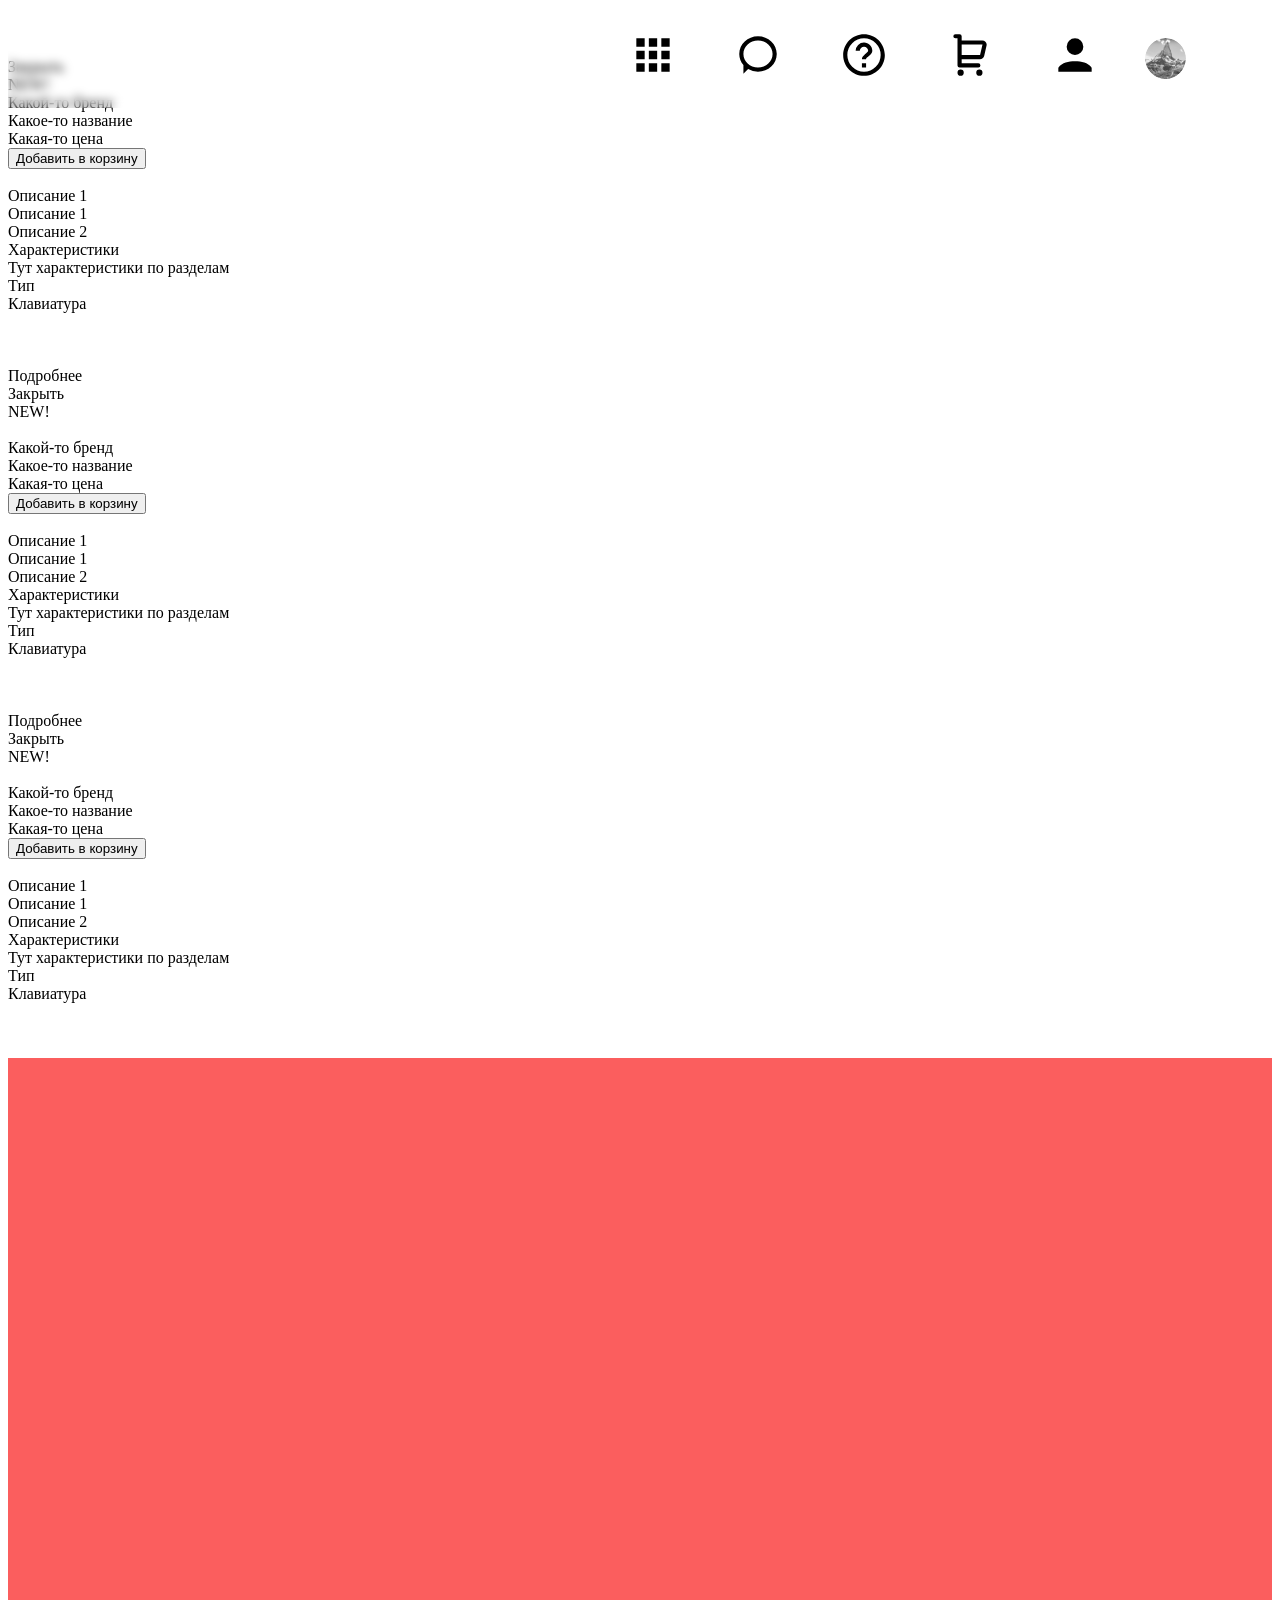
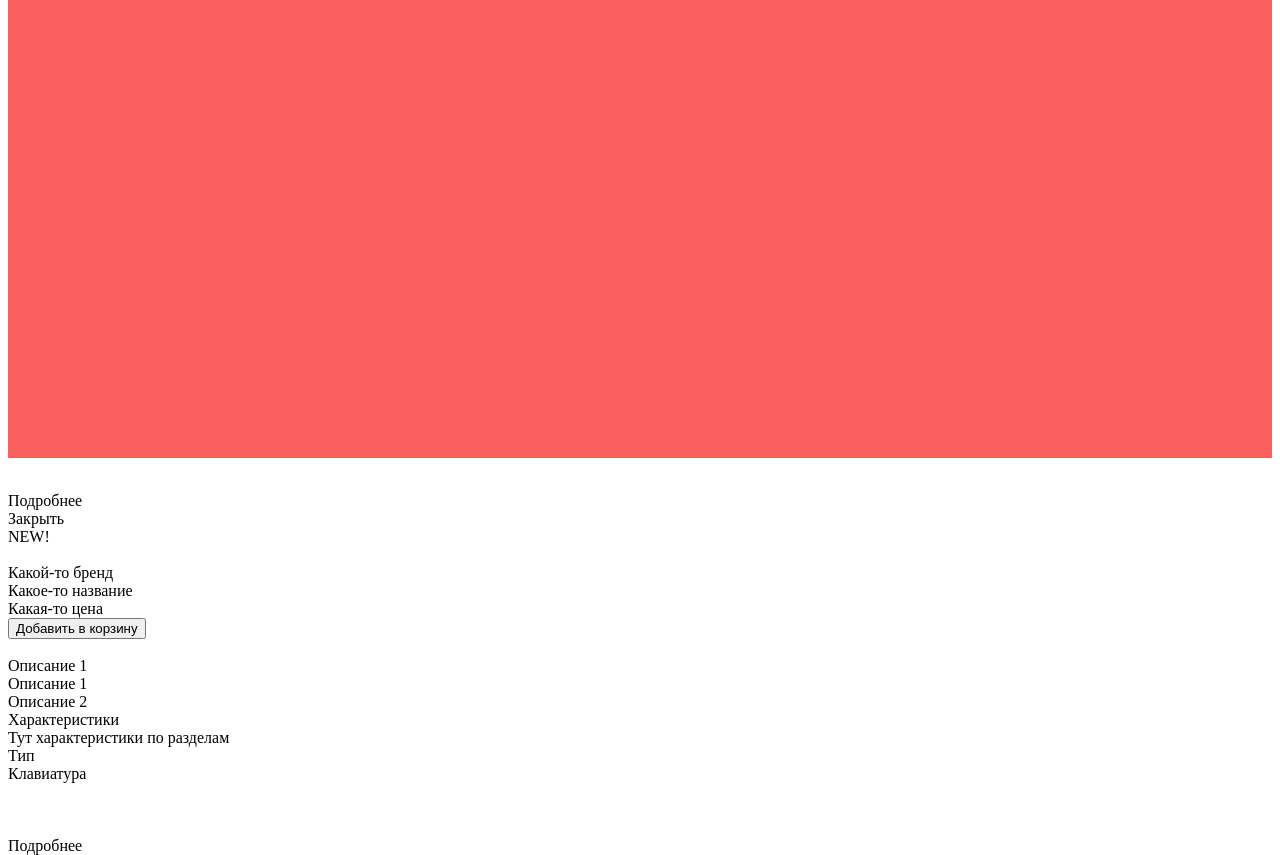
==== commit de3ab12f: "update 1.1" ====
--- a/index.html
+++ b/index.html
@@ -1,5 +1,50 @@
 <!DOCTYPE html>
 <html lang="en">
+<script>
+    window.addEventListener("DOMContentLoaded", () => {
+        const products = document.querySelectorAll(".product");
+        const container = document.querySelector(".container");
+        const nav = document.querySelector(".nav");
+        const cover = document.querySelector(".cover");
+        const overlay = document.querySelector(".product__overlay");
+        const productWidth = 310;
+        function getProductOffset() {
+            return (container.offsetWidth - (container.offsetWidth * 70) / 100) / 2;
+        }
+        function removeActiveClass() {
+            const activeProduct = document.querySelector(".product--active");
+            if (activeProduct) {
+                activeProduct.scrollTop = 0;
+                activeProduct.classList.remove("product--active");
+                container.classList.remove("container--detail");
+            }
+        }
+        products.forEach((product) => {
+            product.addEventListener("click", (e) => {
+                if (e.target.classList.contains("product__close")) {
+                    overlay.style.display = "none";
+                    removeActiveClass();
+                    return;
+                }
+                if (!e.currentTarget.classList.contains("product--active")) {
+                    overlay.style.display = "block";
+                    removeActiveClass();
+                    e.currentTarget.classList.add("product--active");
+                    container.classList.add("container--detail");
+                    product__subtitle.add('product__subtitle--expanded');
+                    product__img.add('.product--active');
+                    const index = parseInt(e.currentTarget.getAttribute("data-index"));
+                    const left = productWidth * index + cover.offsetWidth + index * 6 + nav.offsetWidth - getProductOffset();
+                    container.scrollLeft = left;
+                    overlay.style.display = "none";
+                    if (/Android|webOS|iPhone|iPad|iPod|BlackBerry|IEMobile|Opera Mini/i.test(navigator.userAgent)) {
+                        e.currentTarget.scrollIntoView({ inline: "start" });
+                    }
+                }
+            });
+        });
+    });
+</script>
 <head>
     <meta charset="UTF-8">
     <meta http-equiv="X-UA-Compatible" content="IE=edge">
@@ -7,97 +52,495 @@
     <title>Shop</title>
 </head>
 <style>
-    html{
+    html {
         scroll-behavior: smooth;
-    }
-    body{
+        overflow: scroll;
+        overflow-x: hidden;
+    }
+    body {
         display: grid;
     }
+
+/*Стиль для навбара*/
     .ul_nav {
-            display:inline-flex;
-            flex-direction: row;
-            position: fixed;
-            justify-content: center;
-            align-items: center;
-            height: 45px;
-            width: 100%;
-            gap: 30px;
-            text-transform: uppercase;
-            letter-spacing: 2px;
-            font-weight: 1000;
-            list-style: none;
-            font-size: 20px;
-            cursor: pointer;
-            transition: 0.4s all ease;
-            background: transparent;
-            backdrop-filter: blur(10px);
-            
-        }
-        .ul_nav * {
-            -webkit-box-sizing: border-box;
-            box-sizing: border-box;
-            -webkit-transition: all 0.35s ease;
-            transition: all 0.35s ease;
-        }
-        .ul_nav a {
-            position: relative;
-            color: rgba(0, 0, 0, 0.5);
-            padding: 0.5rem 0.8rem;
-            text-decoration: none;
-        }
-        .ul_nav a:hover,
-        .ul_nav .home a{
-            color: #000000;
-            transition: 0.4s all ease;
-        }
-        .ul_nav a:hover:before,
-        .ul_nav .home a:before,
-        .ul_nav a:hover:after,
-        .ul_nav .home a:after{
-            -webkit-transform: translate(0%, 0%);
-            transform: translate(0%, 0%);
-            opacity: 1;
-        }
-        .ul_nav a:after{
-            content: '';
-            position: absolute;
-            width: 100%;
-            transform: scaleX(0);
-            height: 2px;
-            bottom: -5px;
-            left: 0;
-            background-color: #fc302b;
-            transform-origin: bottom right;
-            transition: transform 0.5s ease-out;
-        }
-        .ul_nav a:hover::after{
-            transform: scaleX(1);
-            transform-origin: bottom left;
-        }
-    .section1{
-        background: #fff111;
+        display: inline-flex;
+        flex-direction: row;
+        position: fixed;
+        justify-content: flex-end;
+        align-items: center;
+        height: 100px;
         width: 100%;
-        height: 900px;
+        gap: 30px;
+        text-transform: uppercase;
+        letter-spacing: 2px;
+        font-weight: 1000;
+        list-style: none;
+        font-size: 25px;
+        cursor: pointer;
+        transition: 0.4s all ease;
+        background: transparent;
+        backdrop-filter: blur(5px); 
+        padding-right: 100px;
+    }
+    .ul_nav * {
+        -webkit-box-sizing: border-box;
+        box-sizing: border-box;
+        -webkit-transition: all 0.35s ease;
+        transition: all 0.35s ease;
+    }
+    .ul_nav a {
+        position: relative;
+        color: rgba(0, 0, 0, 0.5);
+        padding: 0.5rem 0.8rem;
+        text-decoration: none;
+    }
+    .ul_nav a:hover,
+    .ul_nav .home a {
+        color: #000000;
+        transition: 0.4s all ease;
+    }
+    .ul_nav a:hover:before,
+    .ul_nav .home a:before,
+    .ul_nav a:hover:after,
+    .ul_nav .home a:after {
+        -webkit-transform: translate(0%, 0%);
+        transform: translate(0%, 0%);
+        opacity: 1;
+    }
+
+    .section1 {
+        width: 100%;
+        height: 1000px;
         margin-top: 50px;
     }
-    .section2{
+    .section2 {
         background: #fb5e5e;
         width: 100%;
-        height: 900px;
-    }
+        height: 1000px;
+    }
+    ::-webkit-scrollbar{
+        width: 0px;
+        background: transparent;
+    }
+    ::-webkit-scrollbar-thumb{
+        width: 0px;
+        height: 0px;
+        background: transparent;
+    }
+    @import url("https://fonts.googleapis.com/css2?family=Space+Grotesk:wght@400;500;600&display=swap");
+    *{
+        box-sizing: border-box;
+        outline: none;
+    }
+    
+
+/*Анимация фото товара*/
+    .con{
+        display: flex;
+        justify-content: center;
+        align-items: center;
+        gap: 0px 400px;
+    }
+    .con img{
+        width: 25rem;
+        transform: translateY(0px);
+        animation: float 6s ease-in-out infinite;
+    }
+    @keyframes float{
+        0% {
+            transform: translateY(0px)
+        }
+        50% {
+            transform: translateY(-50px)
+        }
+        100% {
+            transform: translateY(0px)
+        }
+    }
+
+
+/*Стили для фото профиля*/
+.wrapper{
+    height: 45px;
+    width: 45px;
+    border-radius: 50%;
+    overflow: hidden;
+    border: 2px solid #fff;
+}
+.wrapper img{
+    height: 100%;
+    width: 100%;
+    border-radius: 50%;
+    filter: grayscale(100%);
+    transition: 0.5s ease;
+    cursor: pointer;
+}
+.wrapper img:hover{
+    filter: grayscale(0%);
+    transform: scale(1.3);
+}
+
 </style>
-<script>
-
-</script>
 <body>
     <div class="ul_nav">
-        <li><a href="login.html">Log in</a></li>
-        <li><a href="catalog.html">Catalog</a></li>
-        <li><a href="blog.html">Blog</a></li>
+        <li><a href="catalog.html"><svg xmlns="http://www.w3.org/2000/svg" width="50" height="50" viewBox="0 0 24 24">
+            <path fill="#000" fill-rule="evenodd"
+                d="M16 16h4v4h-4v-4Zm-6 0h4v4h-4v-4Zm-6 0h4v4H4v-4Zm12-6h4v4h-4v-4Zm-6 0h4v4h-4v-4Zm-6 
+                0h4v4H4v-4Zm12-6h4v4h-4V4Zm-6 0h4v4h-4V4ZM4 4h4v4H4V4Z" />
+        </svg></a></li>
+        <li><a href="blog.html"><svg xmlns="http://www.w3.org/2000/svg" width="50" height="50" viewBox="0 0 24 24">
+            <path fill="#000" fill-rule="nonzero"
+                d="M5 21v-4.157c-1.25-1.46-2-3.319-2-5.343C3 6.806 7.03 3 12 3s9 3.806 9 8.5-4.03 8.5-9 
+                8.5a9.352 9.352 0 0 1-4.732-1.268L5 21Zm7-3c3.866 0 7-2.91 7-6.5S15.866 5 12 5s-7 2.91-7 
+                6.5S8.134 18 12 18Z" />
+        </svg></a></li>
+        <li><a href="faq.html"><svg xmlns="http://www.w3.org/2000/svg" width="50" height="50" viewBox="0 0 24 24">
+            <path fill="#000" fill-rule="evenodd"
+                d="M12 22C6.477 22 2 17.523 2 12S6.477 2 12 2s10 4.477 10 10-4.477 10-10 10Zm0-2a8 8 0 1 0 0-16 8 
+                8 0 0 0 0 16Zm-1-4h2v2h-2v-2Zm0-1.992s2-.008 2 0C13 13.006 16 12 16 10c0-2.21-1.773-4-3.991-4A4 4 0
+                 0 0 8 10h2c0-1.1.9-2 2-2s2 .9 2 2c0 .9-3 2.367-3 4.008Z" />
+        </svg></a></li>
+        <li><a href="basket.html"><svg xmlns="http://www.w3.org/2000/svg" width="50" height="50" viewBox="0 0 24 24">
+            <path fill="#000" fill-rule="evenodd"
+                d="M8 16h8a1 1 0 0 1 0 2H7a1 1 0 0 1-1-1V4H5a1 1 0 1 1 0-2h2a1 1 0 0 1 1 1v2.001L8.073 
+                5h9.854C19.072 5 20 5.895 20 7c0 .146-.017.291-.05.434l-1.151 5c-.21.915-1.052 1.566-2.024 
+                1.566H8.073L8 13.999V16Zm-.5 6a1.5 1.5 0 1 1 0-3 1.5 1.5 0 0 1 0 3Zm9 0a1.5 1.5 0 1 1 0-3 1.5 
+                1.5 0 0 1 0 3ZM8 7v5h8.831L18 7H8Z" />
+        </svg></a></li>
+        <li><a href="login.html"><svg xmlns="http://www.w3.org/2000/svg" width="50" height="50" viewBox="0 0 24 24">
+            <path fill="#000" fill-rule="nonzero"
+                d="M12 12a4 4 0 1 1 0-8 4 4 0 0 1 0 8Zm0 3c3.186 0 6.045.571 8 3.063V20H4v-1.937C5.955 15.57 8.814 15 12 15Z" />
+        </svg></a></li>
+        <li><a href="personal_account.html">
+            <div class="wrapper">
+                <img src="img.jpeg">
+            </div>
+        </a></li>
     </div>
     <div class="section1">
+        <div class="container">
+            <div class="product" data-index="0">
+                <div class="product__close">Закрыть</div>
+                <div class="product__new">NEW!</div>
+                <div class="con">
+                    <img src="" class="product-img" />
+                </div>                
+                <div class="product__brand">Какой-то бренд</div>
+                <div class="product__title">Какое-то название</div>
+                <div class="product__price">Какая-то цена</div>
+                <div class="product__buttons" style="--delay: 0.2s">
+                    <button class="product__option product__add">Добавить в корзину</button>
+                </div>
+                <br>
+                <div class="product__subtitle"></div>
+                <div class="product__subtitle product__subtitle--expanded" style="--delay: 0.3s">Описание 1</div>
+                <div class="product__subtitle product__subtitle--expanded" style="--delay: 0.4s">Описание 1</div>
+                <div class="product__subtitle product__subtitle--expanded" style="--delay: 0.5s">Описание 2</div>
+                <div class="product__table">
+                    <div class="product__table-title">Характеристики</div>
+                    <div class="product__table-row">Тут характеристики по разделам</div>
+                    <div class="product__table-row">
+                        <div class="product__table-cell">Тип</div>
+                        <div class="product__table-cell">Клавиатура</div>
+                    </div>
+                    <div class="product__table-row">
+                        <div class="product__table-cell"></div>
+                        <div class="product__table-cell"></div>
+                    </div>
+                    <div class="product__table-row">
+                        <div class="product__table-cell"></div>
+                        <div class="product__table-cell"></div>
+                    </div>
+                    <div class="product__table-row">
+                        <div class="product__table-cell"></div>
+                        <div class="product__table-cell"></div>
+                    </div>
+                    <br><br>
+                    <div class="product__grid">
+                        <img src="">
+                        <img src="">
+                        <img src="">
+                        <img src="">
+                    </div>
+                    <div class="product__detail">Подробнее</div>
+                    <div class="product__overlay"></div>
+                </div>
+            </div>
+            <div class="product" data-index="1">
+                <div class="product__close">Закрыть</div>
+                <div class="product__new">NEW!</div>
+                <img src="" class="product-img" />
+                <div class="product__brand">Какой-то бренд</div>
+                <div class="product__title">Какое-то название</div>
+                <div class="product__price">Какая-то цена</div>
+                <div class="product__buttons" style="--delay: 0.2s">
+                    <button class="product__option product__add">Добавить в корзину</button>
+                </div>
+                <br>
+                <div class="product__subtitle"></div>
+                <div class="product__subtitle product__subtitle--expanded" style="--delay: 0.3s">Описание 1</div>
+                <div class="product__subtitle product__subtitle--expanded" style="--delay: 0.4s">Описание 1</div>
+                <div class="product__subtitle product__subtitle--expanded" style="--delay: 0.5s">Описание 2</div>
+                <div class="product__table">
+                    <div class="product__table-title">Характеристики</div>
+                    <div class="product__table-row">Тут характеристики по разделам</div>
+                    <div class="product__table-row">
+                        <div class="product__table-cell">Тип</div>
+                        <div class="product__table-cell">Клавиатура</div>
+                    </div>
+                    <div class="product__table-row">
+                        <div class="product__table-cell"></div>
+                        <div class="product__table-cell"></div>
+                    </div>
+                    <div class="product__table-row">
+                        <div class="product__table-cell"></div>
+                        <div class="product__table-cell"></div>
+                    </div>
+                    <div class="product__table-row">
+                        <div class="product__table-cell"></div>
+                        <div class="product__table-cell"></div>
+                    </div>
+                    <br><br>
+                    <div class="product__grid">
+                        <img src="">
+                        <img src="">
+                        <img src="">
+                        <img src="">
+                    </div>
+                    <div class="product__detail">Подробнее</div>
+                    <div class="product__overlay"></div>
+                </div>
+            </div>
+            <div class="product" data-index="2">
+                <div class="product__close">Закрыть</div>
+                <div class="product__new">NEW!</div>
+                <img src="" class="product-img" />
+                <div class="product__brand">Какой-то бренд</div>
+                <div class="product__title">Какое-то название</div>
+                <div class="product__price">Какая-то цена</div>
+                <div class="product__buttons" style="--delay: 0.2s">
+                    <button class="product__option product__add">Добавить в корзину</button>
+                </div>
+                <br>
+                <div class="product__subtitle"></div>
+                <div class="product__subtitle product__subtitle--expanded" style="--delay: 0.3s">Описание 1</div>
+                <div class="product__subtitle product__subtitle--expanded" style="--delay: 0.4s">Описание 1</div>
+                <div class="product__subtitle product__subtitle--expanded" style="--delay: 0.5s">Описание 2</div>
+                <div class="product__table">
+                    <div class="product__table-title">Характеристики</div>
+                    <div class="product__table-row">Тут характеристики по разделам</div>
+                    <div class="product__table-row">
+                        <div class="product__table-cell">Тип</div>
+                        <div class="product__table-cell">Клавиатура</div>
+                    </div>
+                    <div class="product__table-row">
+                        <div class="product__table-cell"></div>
+                        <div class="product__table-cell"></div>
+                    </div>
+                    <div class="product__table-row">
+                        <div class="product__table-cell"></div>
+                        <div class="product__table-cell"></div>
+                    </div>
+                    <div class="product__table-row">
+                        <div class="product__table-cell"></div>
+                        <div class="product__table-cell"></div>
+                    </div>
+                    <br><br>
+                    <div class="product__grid">
+                        <img src="">
+                        <img src="">
+                        <img src="">
+                        <img src="">
+                    </div>
+                    <div class="product__detail">Подробнее</div>
+                    <div class="product__overlay"></div>
+                </div>
+            </div>
+            <div class="product" data-index="3">
+                <div class="product__close">Закрыть</div>
+                <div class="product__new">NEW!</div>
+                <img src="" class="product-img" />
+                <div class="product__brand">Какой-то бренд</div>
+                <div class="product__title">Какое-то название</div>
+                <div class="product__price">Какая-то цена</div>
+                <div class="product__buttons" style="--delay: 0.2s">
+                    <button class="product__option product__add">Добавить в корзину</button>
+                </div>
+                <br>
+                <div class="product__subtitle"></div>
+                <div class="product__subtitle product__subtitle--expanded" style="--delay: 0.3s">Описание 1</div>
+                <div class="product__subtitle product__subtitle--expanded" style="--delay: 0.4s">Описание 1</div>
+                <div class="product__subtitle product__subtitle--expanded" style="--delay: 0.5s">Описание 2</div>
+                <div class="product__table">
+                    <div class="product__table-title">Характеристики</div>
+                    <div class="product__table-row">Тут характеристики по разделам</div>
+                    <div class="product__table-row">
+                        <div class="product__table-cell">Тип</div>
+                        <div class="product__table-cell">Клавиатура</div>
+                    </div>
+                    <div class="product__table-row">
+                        <div class="product__table-cell"></div>
+                        <div class="product__table-cell"></div>
+                    </div>
+                    <div class="product__table-row">
+                        <div class="product__table-cell"></div>
+                        <div class="product__table-cell"></div>
+                    </div>
+                    <div class="product__table-row">
+                        <div class="product__table-cell"></div>
+                        <div class="product__table-cell"></div>
+                    </div>
+                    <br><br>
+                    <div class="product__grid">
+                        <img src="">
+                        <img src="">
+                        <img src="">
+                        <img src="">
+                    </div>
+                    <div class="product__detail">Подробнее</div>
+                    <div class="product__overlay"></div>
+                </div>
+            </div>
+            <div class="product" data-index="4">
+                <div class="product__close">Закрыть</div>
+                <div class="product__new">NEW!</div>
+                <img src="" class="product-img" />
+                <div class="product__brand">Какой-то бренд</div>
+                <div class="product__title">Какое-то название</div>
+                <div class="product__price">Какая-то цена</div>
+                <div class="product__buttons" style="--delay: 0.2s">
+                    <button class="product__option product__add">Добавить в корзину</button>
+                </div>
+                <br>
+                <div class="product__subtitle"></div>
+                <div class="product__subtitle product__subtitle--expanded" style="--delay: 0.3s">Описание 1</div>
+                <div class="product__subtitle product__subtitle--expanded" style="--delay: 0.4s">Описание 1</div>
+                <div class="product__subtitle product__subtitle--expanded" style="--delay: 0.5s">Описание 2</div>
+                <div class="product__table">
+                    <div class="product__table-title">Характеристики</div>
+                    <div class="product__table-row">Тут характеристики по разделам</div>
+                    <div class="product__table-row">
+                        <div class="product__table-cell">Тип</div>
+                        <div class="product__table-cell">Клавиатура</div>
+                    </div>
+                    <div class="product__table-row">
+                        <div class="product__table-cell"></div>
+                        <div class="product__table-cell"></div>
+                    </div>
+                    <div class="product__table-row">
+                        <div class="product__table-cell"></div>
+                        <div class="product__table-cell"></div>
+                    </div>
+                    <div class="product__table-row">
+                        <div class="product__table-cell"></div>
+                        <div class="product__table-cell"></div>
+                    </div>
+                    <br><br>
+                    <div class="product__grid">
+                        <img src="">
+                        <img src="">
+                        <img src="">
+                        <img src="">
+                    </div>
+                    <div class="product__detail">Подробнее</div>
+                    <div class="product__overlay"></div>
+                </div>
+            </div>
+            <div class="product" data-index="5">
+                <div class="product__close">Закрыть</div>
+                <div class="product__new">NEW!</div>
+                <img src="" class="product-img" />
+                <div class="product__brand">Какой-то бренд</div>
+                <div class="product__title">Какое-то название</div>
+                <div class="product__price">Какая-то цена</div>
+                <div class="product__buttons" style="--delay: 0.2s">
+                    <button class="product__option product__add">Добавить в корзину</button>
+                </div>
+                <br>
+                <div class="product__subtitle"></div>
+                <div class="product__subtitle product__subtitle--expanded" style="--delay: 0.3s">Описание 1</div>
+                <div class="product__subtitle product__subtitle--expanded" style="--delay: 0.4s">Описание 1</div>
+                <div class="product__subtitle product__subtitle--expanded" style="--delay: 0.5s">Описание 2</div>
+                <div class="product__table">
+                    <div class="product__table-title">Характеристики</div>
+                    <div class="product__table-row">Тут характеристики по разделам</div>
+                    <div class="product__table-row">
+                        <div class="product__table-cell">Тип</div>
+                        <div class="product__table-cell">Клавиатура</div>
+                    </div>
+                    <div class="product__table-row">
+                        <div class="product__table-cell"></div>
+                        <div class="product__table-cell"></div>
+                    </div>
+                    <div class="product__table-row">
+                        <div class="product__table-cell"></div>
+                        <div class="product__table-cell"></div>
+                    </div>
+                    <div class="product__table-row">
+                        <div class="product__table-cell"></div>
+                        <div class="product__table-cell"></div>
+                    </div>
+                    <br><br>
+                    <div class="product__grid">
+                        <img src="">
+                        <img src="">
+                        <img src="">
+                        <img src="">
+                    </div>
+                    <div class="product__detail">Подробнее</div>
+                    <div class="product__overlay"></div>
+                </div>
+            </div>
+            <div class="product" data-index="6">
+                <div class="product__close">Закрыть</div>
+                <div class="product__new">NEW!</div>
+                <img src="" class="product-img" />
+                <div class="product__brand">Какой-то бренд</div>
+                <div class="product__title">Какое-то название</div>
+                <div class="product__price">Какая-то цена</div>
+                <div class="product__buttons" style="--delay: 0.2s">
+                    <button class="product__option product__add">Добавить в корзину</button>
+                </div>
+                <br>
+                <div class="product__subtitle"></div>
+                <div class="product__subtitle product__subtitle--expanded" style="--delay: 0.3s">Описание 1</div>
+                <div class="product__subtitle product__subtitle--expanded" style="--delay: 0.4s">Описание 1</div>
+                <div class="product__subtitle product__subtitle--expanded" style="--delay: 0.5s">Описание 2</div>
+                <div class="product__table">
+                    <div class="product__table-title">Характеристики</div>
+                    <div class="product__table-row">Тут характеристики по разделам</div>
+                    <div class="product__table-row">
+                        <div class="product__table-cell">Тип</div>
+                        <div class="product__table-cell">Клавиатура</div>
+                    </div>
+                    <div class="product__table-row">
+                        <div class="product__table-cell"></div>
+                        <div class="product__table-cell"></div>
+                    </div>
+                    <div class="product__table-row">
+                        <div class="product__table-cell"></div>
+                        <div class="product__table-cell"></div>
+                    </div>
+                    <div class="product__table-row">
+                        <div class="product__table-cell"></div>
+                        <div class="product__table-cell"></div>
+                    </div>
+                    <br><br>
+                    <div class="product__grid">
+                        <img src="">
+                        <img src="">
+                        <img src="">
+                        <img src="">
+                    </div>
+                    <div class="product__detail">Подробнее</div>
+                    <div class="product__overlay"></div>
+                </div>
+            </div>
+        </div>
     </div>
     <div class="section2">
+
     </div>
 </body>
+
 </html>
